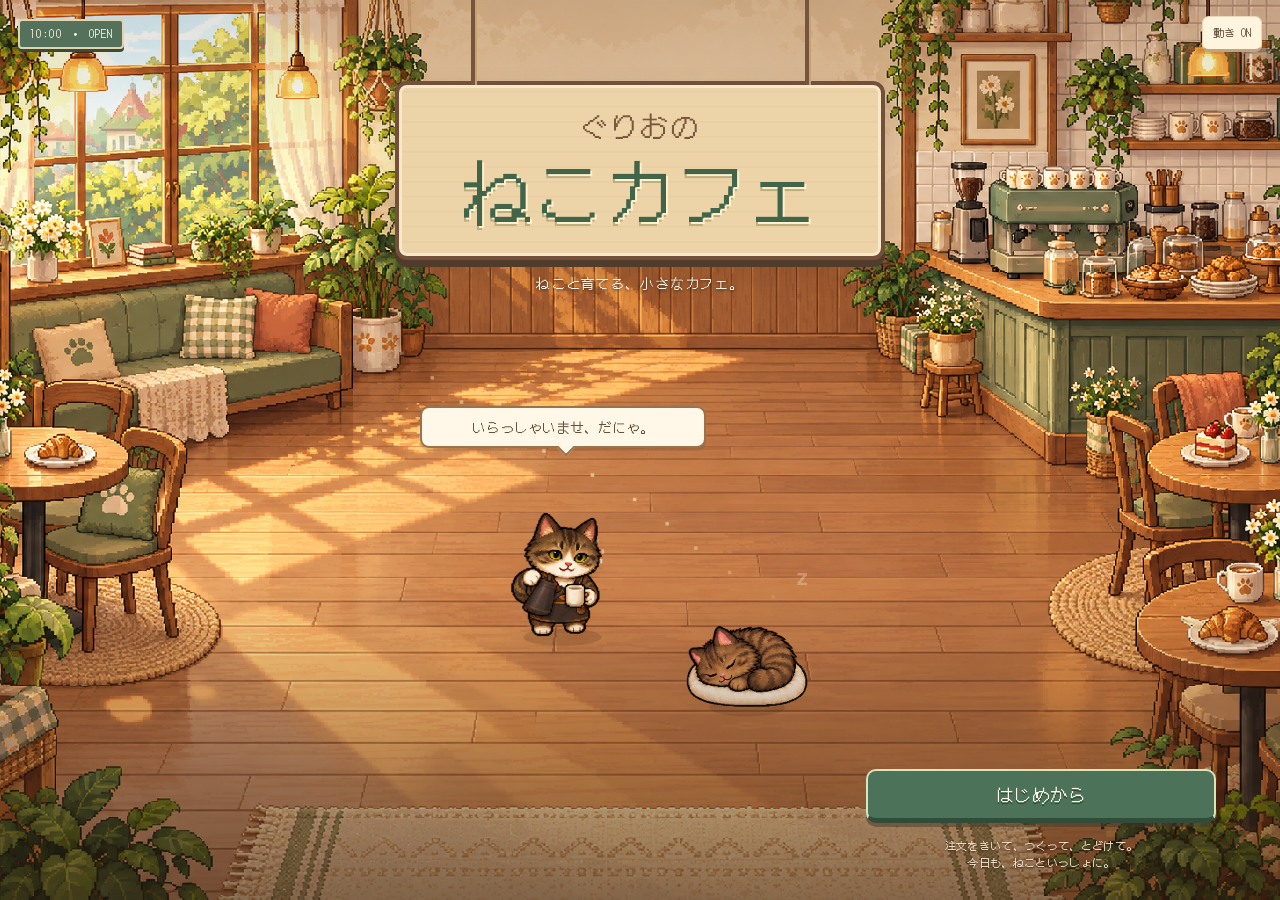
==== index.html @ 714292e4 "Generate Grio photo atlas and fix closing result photos" ====
<!doctype html>
<html lang="ja">
<head>
<meta charset="utf-8">
<meta name="viewport" content="width=device-width,initial-scale=1,maximum-scale=1,user-scalable=no,viewport-fit=cover">
<meta name="theme-color" content="#1f2e28">
<title>ぐりおのねこカフェ</title>
<link rel="preconnect" href="https://fonts.googleapis.com">
<link rel="preconnect" href="https://fonts.gstatic.com" crossorigin>
<link href="https://fonts.googleapis.com/css2?family=DotGothic16&display=swap" rel="stylesheet">
<style>
/* 黒板メニューのような深緑 × チョーク色 × 木の色。ひとつの世界観で固定 */
:root {
  --board: #1f2e28;
  --board-2: #2a3d35;
  --chalk: #efe9dc;
  --chalk-dim: #a9b8ad;
  --butter: #f2c14e;
  --wood: #7a5232;
  --wood-hi: #94663f;
  --rose: #e88a9a;
  --bad: #ff8a7a;
  --font: "DotGothic16", "Hiragino Maru Gothic ProN", monospace;
  color-scheme: dark;
}
* { box-sizing: border-box; }
[hidden] { display: none !important; }
html, body { margin: 0; height: 100%; overflow: hidden; overscroll-behavior: none; }
html { box-sizing: border-box; }
body {
  background: var(--board);
  color: var(--chalk);
  font-family: var(--font);
  display: flex;
  justify-content: center;
  align-items: safe center;
  padding-inline: 16px;
  padding-block: 6px;
  box-sizing: border-box;
  -webkit-user-select: none;
  user-select: none;
  -webkit-touch-callout: none;
  -webkit-tap-highlight-color: transparent;
  overflow-x: hidden;
}
#wrap {
  width: min(100%, 640px, calc((100dvh - 170px) / 1.72));
  display: flex;
  flex-direction: column;
  gap: 6px;
}
#hud {
  display: grid;
  grid-template-columns: auto 1fr auto;
  align-items: center;
  gap: 8px 12px;
  font-size: 15px;
  font-variant-numeric: tabular-nums;
}
#hud .day { color: var(--chalk-dim); white-space: nowrap; }
#hud .money { text-align: center; font-size: 18px; color: var(--butter); white-space: nowrap; }
#hud .stars { white-space: nowrap; color: var(--butter); letter-spacing: 1px; }
#hud .stars .off { color: #4a5c53; }
#hud .money small { display:block; font-size:10px; color:var(--chalk-dim); }
.finance-result h3 { margin:18px 0 8px; font-size:16px; }
.finance-result details { margin:10px 0; }
.finance-result summary { cursor:pointer; font-size:13px; padding:8px 0; }
#cafe {
  display: block;
  width: 100%;
  max-width: 100%;
  aspect-ratio: 448 / 300;
  image-rendering: pixelated;
  border: 3px solid #0f1814;
  border-radius: 6px;
  background: #000;
  touch-action: none;
  cursor: pointer;
}
#stage { position: relative; }
#talk {
  position: absolute;
  left: 8px; right: 8px; bottom: 8px;
  display: flex;
  gap: 10px;
  background: rgba(24, 36, 31, 0.95);
  border: 3px solid var(--wood);
  border-radius: 10px;
  padding: 10px;
  cursor: pointer;
}
#face {
  width: 30%;
  max-width: 132px;
  aspect-ratio: 1;
  flex-shrink: 0;
  align-self: flex-start;
  image-rendering: pixelated;
  background: #e9dcc0;
  border: 3px solid #5a3a22;
  border-radius: 6px;
}
#talk .msg { flex: 1; min-width: 0; display: flex; flex-direction: column; gap: 4px; position: relative; }
#talk .who { color: var(--butter); font-size: 14px; }
#talk p { margin: 0; font-size: 16px; line-height: 1.6; min-height: 4.8em; }
#talk .next { position: absolute; right: 2px; bottom: 0; color: var(--butter); animation: blink 0.9s steps(2) infinite; }
@keyframes blink { 50% { opacity: 0; } }
@media (prefers-reduced-motion: reduce) { #talk .next { animation: none; } }
#actions { display: grid; grid-template-columns: repeat(5, 1fr); gap: 6px; }
#actions button { font-size: clamp(11px, 3.2vw, 13px); padding: 9px 1px; letter-spacing: -0.5px; }
#actions button.nyaimee { letter-spacing: -1.5px; background: #e8b43a; color: #3a2a10; border-bottom-color: #a07a10; }
#actions button.nyaimee small { color: #5a4010; }
.nya-head { background: #f2c14e; color: #3a2a10; border-radius: 8px; padding: 10px 12px; display: flex; flex-direction: column; gap: 2px; }
.nya-head b { font-size: 22px; font-weight: normal; letter-spacing: 1px; }
.nya-head span { font-size: 12px; }
.nya-card { display: grid; grid-template-columns: 56px 1fr auto; gap: 2px 10px; align-items: center; background: #fffaf0; color: #3a2a10; border-radius: 10px; padding: 10px; }
.nya-card canvas { grid-row: 1 / span 4; width: 56px; height: 63px; image-rendering: pixelated; background: #f2e8d4; border-radius: 6px; }
.nya-card .nm { font-size: 17px; }
.nya-card .st { color: #c88a10; font-size: 13px; }
.nya-card .sk { font-size: 12px; display: inline-block; background: #3a7a5a; color: #fff; border-radius: 4px; padding: 1px 6px; justify-self: start; }
.nya-card .tm { font-size: 12px; color: #6a5a40; }
.nya-card button { grid-column: 3; grid-row: 1 / span 4; background: #e8b43a; color: #3a2a10; border-bottom-color: #a07a10; min-width: 84px; }
.nya-card button small { color: #5a4010; }
.nya-card.done { opacity: 0.55; }
#sub .nyax-btn { background: #101418; color: #fff; border-bottom-color: #000; position: relative; flex-shrink: 0; }
.badge { position: absolute; top: -6px; right: -6px; background: #e8483a; color: #fff; font-size: 10px; line-height: 16px; min-width: 16px; padding: 0 4px; border-radius: 8px; }
.nx { display: flex; flex-direction: column; gap: 10px; }
.nx-head { background: #101418; color: #fff; border-radius: 8px; padding: 10px 12px; display: flex; flex-direction: column; gap: 2px; }
.nx-head b { font-size: 22px; font-weight: normal; }
.nx-head span { font-size: 12px; color: #9aa4ae; }
.nx-tl { display: flex; flex-direction: column; gap: 1px; background: #2a3238; border-radius: 8px; overflow: hidden; }
.nx-post { display: grid; grid-template-columns: 40px 1fr; gap: 10px; background: #15191d; color: #e8ecef; padding: 10px; }
.nx-post.bad p { color: #ffb0a0; }
.nx-av { width: 40px; height: 40px; border-radius: 50%; overflow: hidden; display: grid; place-items: center; color: #fff; font-size: 18px; }
.nx-av canvas { width: 40px; height: 40px; image-rendering: pixelated; }
.nx-body { min-width: 0; display: flex; flex-direction: column; gap: 4px; }
.nx-who { font-size: 13px; overflow: hidden; text-overflow: ellipsis; white-space: nowrap; }
.nx-who b { font-weight: normal; color: #fff; }
.nx-who span { color: #8a949e; font-size: 11px; }
.nx-body p { margin: 0; font-size: 14px; line-height: 1.5; overflow-wrap: anywhere; white-space: pre-line; }
.nx-body img { width: 100%; max-width: 240px; border-radius: 8px; image-rendering: pixelated; border: 1px solid #2a3238; }
.nx-photo { margin: 2px 0; width: 100%; max-width: 240px; }
.nx-photo canvas { display: block; width: 100%; height: auto; border-radius: 8px; image-rendering: pixelated; border: 1px solid #2a3238; box-sizing: border-box; }
.nx-photo figcaption { margin-top: 4px; font-size: 11px; color: #9aa4ae; }
.nx-acts { display: flex; gap: 14px; font-size: 12px; color: #8a949e; flex-wrap: wrap; }
.nx-acts .lk { color: #f2789a; }
.nx-acts .bz { color: #101418; background: #f2c14e; border-radius: 4px; padding: 0 6px; }
.nx-rep { font-size: 12px; color: #b8c0c8; border-left: 2px solid #2a3238; padding-left: 8px; }
.nx-rep b { font-weight: normal; color: #e8ecef; }
button {
  font-family: inherit;
  font-size: 14px;
  color: var(--chalk);
  background: var(--wood);
  border: 0;
  border-bottom: 3px solid #4e321c;
  border-radius: 8px;
  padding: 10px 6px;
  cursor: pointer;
  line-height: 1.25;
}
button:hover { background: var(--wood-hi); }
button:focus-visible { outline: 2px solid var(--butter); outline-offset: 2px; }
button:disabled { opacity: 0.45; cursor: default; }
button small { display: block; font-size: 11px; color: #e6d3b8; white-space: nowrap; overflow: hidden; text-overflow: ellipsis; }
#actions button { min-width: 0; white-space: nowrap; }
#toast {
  position: fixed;
  left: 0;
  right: 0;
  margin: 0 auto;
  width: fit-content;
  top: calc(env(safe-area-inset-top, 0px) + 10px);
  white-space: pre-line;
  line-height: 1.4;
  background: var(--butter);
  color: #2a1e10;
  padding: 8px 16px;
  border-radius: 8px;
  font-size: 15px;
  max-width: calc(100% - 32px);
  text-align: center;
  pointer-events: none;
  z-index: 20;
}
#modal {
  position: fixed;
  inset: 0;
  background: rgba(8, 14, 11, 0.72);
  display: flex;
  align-items: center;
  justify-content: center;
  padding: 16px;
  z-index: 10;
}
.panel {
  background: var(--board-2);
  border: 3px solid var(--wood);
  border-radius: 10px;
  width: min(100%, 480px);
  max-height: calc(100dvh - 32px);
  overflow-y: auto;
  padding: 18px 16px;
  display: flex;
  flex-direction: column;
  gap: 12px;
}
.panel > * { flex-shrink: 0; }
.panel h2 { margin: 0; font-size: 22px; font-weight: normal; color: var(--butter); text-wrap: balance; }
.panel p { margin: 0; line-height: 1.6; font-size: 15px; }
.panel .sub { color: var(--chalk-dim); font-size: 13px; }
.tabs { display: flex; gap: 6px; }
.tabs button { flex: 1; background: #3a4d44; border-bottom-color: #26352e; }
.tabs button.on { background: var(--wood); border-bottom-color: #4e321c; }
.list { display: flex; flex-direction: column; gap: 8px; }
.row {
  display: grid;
  grid-template-columns: 1fr auto;
  gap: 4px 10px;
  align-items: center;
  background: #24352e;
  border-radius: 8px;
  padding: 10px 12px;
}
.row .name { font-size: 16px; }
.row .desc { font-size: 12px; color: var(--chalk-dim); grid-column: 1; min-width: 0; }
.row button { grid-row: 1 / span 2; grid-column: 2; min-width: 84px; }
.catrow { grid-template-columns: 44px 1fr; }
.catrow canvas { grid-row: 1 / span 5; width: 44px; height: 40px; image-rendering: pixelated; }
.row.catrow > :not(canvas) { grid-column: 2; }
.stat { display: grid; grid-template-columns: 1fr auto; gap: 6px 12px; font-size: 15px; font-variant-numeric: tabular-nums; }
.stat .plus { color: var(--butter); text-align: right; }
.stat .minus { color: var(--bad); text-align: right; }
.stat .total { border-top: 1px dashed var(--chalk-dim); padding-top: 6px; }
.review { background: #24352e; border-radius: 8px; padding: 8px 12px; font-size: 14px; line-height: 1.5; }
.review .who { color: var(--butter); font-size: 12px; }
.bar { height: 6px; background: #3a4d44; border-radius: 3px; overflow: hidden; }
.bar i { display: block; height: 100%; background: var(--rose); }
.bar.hunger i { background: var(--butter); }
.actions-row { display: flex; gap: 8px; flex-wrap: wrap; }
.actions-row button { flex: 1; min-width: 120px; }
#sub { display: flex; justify-content: space-between; align-items: center; font-size: 12px; color: var(--chalk-dim); gap: 8px; }
#sub > span:not(.tools) { min-width: 0; flex: 1; white-space: nowrap; overflow: hidden; text-overflow: ellipsis; }
#kitchenCv { display: block; width: 100%; max-width: 100%; aspect-ratio: 448 / 256; image-rendering: pixelated; border: 3px solid #0f1814; border-radius: 6px; touch-action: none; cursor: pointer; background: #f2f4f0; }
#kitchen { display: flex; align-items: center; gap: 8px; min-height: 58px; background: #18241f; border-radius: 8px; padding: 6px 8px; }
#kitchen .klabel { font-size: 11px; color: var(--chalk-dim); writing-mode: vertical-rl; letter-spacing: 2px; flex-shrink: 0; }
#jobs { display: flex; gap: 6px; overflow-x: auto; min-width: 0; flex: 1; }
#jobs:empty::before { content: '注文を受けると ここで調理します'; font-size: 12px; color: #6a7a72; align-self: center; }
.job { flex: 0 0 60px; display: flex; flex-direction: column; align-items: center; gap: 3px; padding: 5px 4px 4px; background: #2e3f37; border-bottom-width: 2px; border-radius: 6px; }
.job img { width: 24px; height: 24px; image-rendering: pixelated; }
.job .gauge { position: relative; width: 50px; height: 7px; background: #46564e; border-radius: 3px; overflow: hidden; }
.job .gauge .zone { position: absolute; top: 0; bottom: 0; background: #4fbf6a; opacity: 0.85; }
.job .gauge .fill { position: absolute; left: 0; top: 0; bottom: 0; background: #f2c14e; }
.job .gauge .fill.hot { background: #ff8a3a; }
.job .lbl { font-size: 10px; line-height: 1; color: var(--chalk-dim); white-space: nowrap; }
.job.ready { background: #f2c14e; color: #2a1e10; }
.job.ready .lbl { color: #2a1e10; }
.job.ready .gauge .fill { background: #6aa0d8; }
.job.perfect { outline: 2px solid #8affa0; }
.job.wait { opacity: 0.6; }
.tools { display: flex; gap: 6px; flex-shrink: 0; }
.ingr { display: grid; grid-template-columns: 28px 1fr auto auto; gap: 2px 8px; align-items: center; background: #24352e; border-radius: 8px; padding: 8px 10px; }
.ingr img { width: 24px; height: 24px; image-rendering: pixelated; grid-column: 1; grid-row: 1 / span 2; }
.ingr .name { font-size: 15px; grid-column: 2; grid-row: 1; min-width: 0; }
.ingr .desc { font-size: 12px; color: var(--chalk-dim); grid-column: 2; grid-row: 2; min-width: 0; }
.ingr .qty { grid-column: 3; grid-row: 1 / span 2; font-size: 15px; text-align: right; font-variant-numeric: tabular-nums; min-width: 44px; }
.ingr .btns { grid-column: 4; grid-row: 1 / span 2; display: flex; gap: 4px; }
.ingr .btns button { padding: 8px 8px; min-width: 52px; font-size: 13px; }
.tag { display: inline-block; font-size: 11px; padding: 0 5px; border-radius: 4px; margin-left: 4px; vertical-align: 1px; }
.tag.cheap { background: #3f7a4a; color: #e8ffe8; }
.tag.high { background: #8a3a3a; color: #ffe8e8; }
.tag.fresh { background: #3a5a8a; color: #e8f0ff; }
.make { display: flex; flex-wrap: wrap; gap: 6px 12px; font-size: 13px; color: var(--chalk-dim); }
.make b { color: var(--chalk); font-weight: normal; }
.make .zero { color: var(--bad); }
#sub button { padding: 4px 10px; font-size: 12px; border-bottom-width: 2px; white-space: nowrap; }
#firstGuide { position:sticky; top:0; z-index:5; display:grid; grid-template-columns:minmax(0,1fr) auto; gap:4px 8px; padding:10px; border:2px solid var(--butter); border-radius:8px; background:var(--board-2); font-size:13px; line-height:1.5; }
#firstGuideStep { color:var(--butter); }
#firstGuideText { grid-column:1; margin:0; }
#firstGuideSkip { grid-column:2; grid-row:1 / span 2; align-self:center; font-size:12px; min-height:44px; padding:8px; }

.shift-scroll { max-width:100%; overflow-x:auto; margin:12px 0; border:1px solid #b6a28c; border-radius:8px; }
.shift-table { width:max-content; min-width:100%; border-collapse:collapse; font-size:12px; }
.shift-table caption { text-align:left; padding:8px; color:#624c38; }
.shift-table th,.shift-table td { padding:6px; border:1px solid #d2c2aa; text-align:center; vertical-align:middle; }
.shift-table th { background:#f0e5d1; }
.shift-table small { display:block; font-size:10px; }
.shift-table button { min-width:90px; min-height:44px; font-size:12px; padding:5px; white-space:nowrap; }
.shift-table button[aria-current] { outline:2px solid #527963; outline-offset:-2px; }
.shift-card { margin:12px 0; padding:12px; border:1px solid #cdbca4; border-radius:10px; background:#faf6ec; }
.shift-card .sub { margin:6px 0; }
.shift-controls { display:flex; flex-wrap:wrap; align-items:end; gap:8px; }
.shift-controls label,.shift-day-label { display:flex; flex-wrap:wrap; align-items:center; gap:5px; font-size:13px; }
.shift-controls select,.shift-day-label select { min-height:44px; max-width:100%; padding:6px; border:1px solid #b6a28c; border-radius:6px; font:inherit; background:#fffdf6; color:#3b2c21; }
.shift-controls button { font-size:13px; min-height:44px; }
</style>
<link rel="stylesheet" href="./visual-renewal.css?v=20261012-fit-screen">
<link rel="stylesheet" href="./title-screen.css?v=20261012-menu-clearance">
</head>
<body>
<div id="wrap">
  <div id="hud">
    <div class="day" id="hudDay">1日目 10:00</div>
    <div class="money"><span id="hudMoney">¥0</span><small id="hudReceivable">使えるお金</small></div>
    <div class="stars" id="hudStars" aria-label="ひょうばん"></div>
  </div>
  <aside id="firstGuide" hidden aria-label="はじめての接客の案内"><strong id="firstGuideStep"></strong><p id="firstGuideText" role="status" aria-live="polite"></p><button type="button" id="firstGuideSkip">スキップ</button></aside>
  <div id="playfield">
  <div id="stage">
    <canvas id="cafe" aria-label="カフェの店内"></canvas>
    <div id="talk" hidden role="dialog" aria-live="polite">
      <canvas id="face" width="64" height="64" aria-label="ぐりお"></canvas>
      <div class="msg"><span class="who">ぐりお</span><p id="talkText"></p><span class="next" id="talkNext">▼</span></div>
    </div>
  </div>
  <canvas id="kitchenCv" aria-label="キッチン：設備をタップして調理、下段のシンクをタップして洗い物"></canvas>
  </div>
  <div id="dock">
  <div id="actions">
    <button type="button" id="btnFood">ごはん<small id="foodLeft">のこり0</small></button>
    <button type="button" id="btnStock">仕入れ<small id="stockInfo">ざいこ</small></button>
    <button type="button" id="btnShop">ショップ<small>家具など</small></button>
    <button type="button" id="btnCats">ねこ<small>ようす</small></button>
    <button type="button" id="btnNyaimee" class="nyaimee">ニャイミー<small>のらねこ</small></button>
  </div>
  <div id="sub">
    <button type="button" id="btnNyax" class="nyax-btn">ニャックス<span id="nyaxBadge" class="badge" hidden>0</span></button>
    <span>ふきだし＝注文・設備＝調理・レジ＝会計</span>
    <span class="tools"><button type="button" id="btnWash">洗い物</button><button type="button" id="btnShift">シフト</button><button type="button" id="btnFinance">帳簿</button><button type="button" id="btnSpeed">はやさ <span id="speedLabel">×1</span></button><button type="button" id="btnMute">音 ON</button></span>
  </div>
  </div>
</div>
<div id="toast" hidden></div>
<div id="modal" hidden><div class="panel" id="panel"></div></div>
<section id="titleScreen" class="title-screen" hidden aria-labelledby="titleName"></section>
<script src="./sprite-raster.js?v=20261012-service"></script>
<script src="./finance.js?v=20261012-payables"></script>
<script src="./cafe-service.js?v=20261012-service"></script>
<script src="./cat-shifts.js?v=20261012-cat-shifts"></script>
<script src="./kitchen-art.js?v=20261012-walk"></script>
<script src="./kitchen-wash.js?v=20261012-kitchen-sink"></script>
<script src="./nyax-art.js?v=20261012-generated-grio-photos"></script>
<script src="./guest-art.js?v=20261012-walk"></script>
<script src="./cat-motions.js?v=20261012-single-pass"></script><script src="./stray-art.js?v=20261012-single-pass"></script><script src="./rear-walk.js?v=20261012-single-pass"></script>
<script src="./cafe-art.js?v=20261012-walk"></script>
<script src="./touch-controls.js?v=20261011-tap-guard"></script>
<script src="./character-art.js?v=20261011-nyaimee"></script>
<script src="./title-scene.js?v=20261012-menu-clearance"></script>
<script>
'use strict';
// ================= 画面 =================
const VW = 224, VH = 300, S = 4;
const cv = document.getElementById('cafe');
cv.width = VW * S; cv.height = VH * S;
let ctx = cv.getContext('2d');
const $ = id => document.getElementById(id);
function P(c, x, y, w = 1, h = 1) { ctx.fillStyle = c; ctx.fillRect(x, y, w, h); }
function mk(w, h) { const c = document.createElement('canvas'); c.width = w; c.height = h; return c; }
function sprite(rows, pal) {
  const w = Math.max(...rows.map(r => r.length)), c = mk(w, rows.length), g = c.getContext('2d');
  rows.forEach((r, y) => { for (let x = 0; x < r.length; x++) { const col = pal[r[x]]; if (col) { g.fillStyle = col; g.fillRect(x, y, 1, 1); } } });
  return c;
}
function flipH(c) { const f = mk(c.width, c.height), g = f.getContext('2d'); g.translate(c.width, 0); g.scale(-1, 1); g.drawImage(c, 0, 0); return SpriteRaster.mirror(c,f); }
const rnd = (a, b) => a + Math.random() * (b - a);
const pick = a => a[Math.floor(Math.random() * a.length)];
const clamp = (v, a, b) => Math.max(a, Math.min(b, v));
function ellipse(cx, cy, rx, ry, col) {
  ctx.fillStyle = col;
  for (let y = -ry; y <= ry; y++) {
    const hw = Math.round(rx * Math.sqrt(Math.max(0, 1 - (y * y) / (ry * ry + 0.0001))));
    ctx.fillRect(cx - hw, cy + y, hw * 2 + 1, 1);
  }
}

// ================= ドットのしあげ（なめらかなふち・立体感） =================
const MIX_CACHE = new Map();
function mixHex(a, b, t) {
  const key = a + b + t; let r = MIX_CACHE.get(key); if (r) return r;
  r = mixHex0(a, b, t); MIX_CACHE.set(key, r); return r;
}
function mixHex0(a, b, t) {
  const pa = parseInt(a.slice(1), 16), pb = parseInt(b.slice(1), 16);
  const m = sh => Math.round(((pa >> sh) & 255) * (1 - t) + ((pb >> sh) & 255) * t);
  return '#' + [16, 8, 0].map(sh => m(sh).toString(16).padStart(2, '0')).join('');
}
const isHex = c => typeof c === 'string' && c[0] === '#' && c.length === 7;
// 色の文字列 → RGBA（1回しらべたら とっておく）
const RGBA_CACHE = new Map(), rgbaCv = document.createElement('canvas').getContext('2d', { willReadFrequently: true });
function rgbaOf(col) {
  let v = RGBA_CACHE.get(col);
  if (!v) { rgbaCv.clearRect(0, 0, 1, 1); rgbaCv.fillStyle = col; rgbaCv.fillRect(0, 0, 1, 1); v = rgbaCv.getImageData(0, 0, 1, 1).data.slice(); RGBA_CACHE.set(col, v); }
  return v;
}
// 2次元の色の表を いっきに 描く
function putBuf(g, out, W, H) {
  const im = g.createImageData(W, H), d = im.data;
  for (let y = 0; y < H; y++) for (let x = 0; x < W; x++) { const c = out[y][x]; if (!c) continue; const v = rgbaOf(c), i = (y * W + x) * 4; d[i] = v[0]; d[i + 1] = v[1]; d[i + 2] = v[2]; d[i + 3] = v[3]; }
  g.putImageData(im, 0, 0);
}
function polish(buf, W, H, line, { rim = true, despeckle = true } = {}) {
  const at = (x, y) => (y >= 0 && y < H && x >= 0 && x < W) ? buf[y][x] : null;
  const N4 = [[1, 0], [-1, 0], [0, 1], [0, -1]];
  // 1. 1マスの穴をうめる
  for (let y = 0; y < H; y++) for (let x = 0; x < W; x++) {
    if (buf[y][x]) continue;
    let n = 0, first = null;
    for (const [dx, dy] of N4) { const v = at(x + dx, y + dy); if (v) { n++; if (!first) first = v; } }
    if (n >= 3) buf[y][x] = first;
  }
  // 2. まわりと違う色の 1点ノイズをならす
  if (despeckle) {
    const src = buf.map(r => r.slice());
    for (let y = 1; y < H - 1; y++) for (let x = 1; x < W - 1; x++) {
      const c = src[y][x]; if (!c) continue;
      const v0 = src[y][x + 1];
      if (v0 && v0 !== c && src[y][x - 1] === v0 && src[y + 1][x] === v0 && src[y - 1][x] === v0) buf[y][x] = v0;
    }
  }
  // 3. 立体感：上と左のふちは少し明るく、下と右のふちは少し暗く
  if (rim) {
    const src = buf.map(r => r.slice());
    for (let y = 0; y < H; y++) for (let x = 0; x < W; x++) {
      const c = src[y][x]; if (!isHex(c)) continue;
      const empty = (dx, dy) => { const v = (y + dy >= 0 && y + dy < H && x + dx >= 0 && x + dx < W) ? src[y + dy][x + dx] : null; return !v; };
      if (empty(0, 1) || empty(1, 0)) buf[y][x] = shade(c, 0.84);
      else if (empty(0, -1) || empty(-1, 0)) buf[y][x] = shade(c, 1.07);
    }
  }
  // 4. ふちどり：となりの色を暗くした色で（下側ほど濃く）
  const out = buf.map(r => r.slice()), isLine = Array.from({ length: H }, () => Array(W).fill(false));
  for (let y = 0; y < H; y++) for (let x = 0; x < W; x++) {
    if (buf[y][x]) continue;
    let c = null, below = false;
    for (const [dx, dy] of N4) { const v = at(x + dx, y + dy); if (isHex(v)) { c = v; if (dy === -1) below = true; break; } }
    if (!c) { if (N4.some(([dx, dy]) => at(x + dx, y + dy))) { out[y][x] = line; isLine[y][x] = true; } continue; }
    out[y][x] = mixHex(shade(c, 0.45), line, below ? 0.75 : 0.5); isLine[y][x] = true;
  }
  // 5. ふちのL字の余分な点を消す（ピクセルパーフェクト）
  for (let y = 0; y < H; y++) for (let x = 0; x < W; x++) {
    if (!isLine[y][x]) continue;
    const L = (dx, dy) => y + dy >= 0 && y + dy < H && x + dx >= 0 && x + dx < W && isLine[y + dy][x + dx];
    const touchesFill = N4.some(([dx, dy]) => at(x + dx, y + dy));
    if (touchesFill) continue;
    if ((L(-1, 0) || L(1, 0)) && (L(0, -1) || L(0, 1))) { out[y][x] = null; isLine[y][x] = false; }
  }
  return out;
}

// ================= 高解像度のねこ（2倍の細かさで描く） =================
const CAT_LOOK = {
  grio:   { base: '#8c765a', light: '#a68d6b', shade: '#6a5640', stripe: '#3e3024', line: '#241a12', white: '#f8f4ec', eye: '#b9bb4a', pupil: '#16140e', ear: '#e2a39c', nose: '#e7969c', chest: true, paws: true, muzzle: true, tabby: true },
  ponta:  { base: '#6a5944', light: '#86735a', shade: '#4a3d2e', stripe: '#211912', line: '#17110b', white: '#e9e2d6', eye: '#a6cc4e', pupil: '#121008', ear: '#c9938c', nose: '#c4807a', chin: true, tabby: true, long: true, scarf: true },
  mike:   { base: '#fbf6ee', light: '#ffffff', shade: '#ddd4c6', line: '#5a463a', white: '#ffffff', eye: '#c89a2a', pupil: '#1a1408', ear: '#f2a0b0', nose: '#f29bb0', patches: ['#e8944a', '#3a3030'] },
  kuro:   { base: '#2e2e3a', light: '#4a4a5c', shade: '#1c1c24', line: '#0a0a10', white: '#2e2e3a', eye: '#e8c030', pupil: '#0a0a0a', ear: '#6a4a5a', nose: '#8a5a6a' },
  shiro:  { base: '#fbfbfd', light: '#ffffff', shade: '#d9d9e3', line: '#8a8a98', white: '#ffffff', eye: '#5a9ae0', pupil: '#1a2030', ear: '#f5a0b8', nose: '#f5a0b8' },
  chacha: { base: '#f0a050', light: '#f8c27a', shade: '#d4843a', stripe: '#c0661e', line: '#5a3010', white: '#fff2dc', eye: '#4f8a3a', pupil: '#121008', ear: '#f2a0a0', nose: '#e88a8a', chest: true, paws: true, muzzle: true, tabby: true },
};
const CAT_POSE = {
  // 座り（横向き・顔はこちら）
  sit: {
    W: 52, H: 47,
    body: [[21, 33, 13, 11], [30, 29, 8, 11], [25, 37, 14, 8]], head: [33, 14, 10, 9], cheek: [33, 17, 11.5, 6],
    ears: [[[24, 9], [25, 0], [31, 5]], [[35, 5], [41, 0], [42, 9]]], earsIn: [[[26, 7], [26, 3], [29, 5]], [[37, 5], [40, 3], [40, 7]]],
    legs: [[29.5, 30, 29.5, 43, 1], [33.5, 31, 33.5, 43, 0]], paws: [[29.5, 44, 2.6, 1.6], [33.8, 44, 2.6, 1.6], [13, 44, 4, 1.8]],
    tail: [[9, 34], [5, 39], [9, 44], [20, 45.5], [30, 45.5]], eyes: [[29, 14], [37, 14]], nose: [33, 18],
    chest: [31, 29, 4.5, 8], bodyStripes: [[11, 25, 13, 35], [15, 23, 17, 34], [19, 22, 21, 33], [23, 23, 24, 31]], shadeY: 38, light: [19, 26, 8, 4], scarfY: 22,
  },
  walkA: {
    W: 56, H: 39,
    body: [[24, 21, 16, 7.5], [37, 19, 6, 7], [14, 23, 7, 6.5], [35, 22, 6, 6.5]], head: [43, 13, 9, 8.5], cheek: [43, 16, 10, 5.5],
    ears: [[[35, 8], [36, 0], [41, 4]], [[45, 4], [50, 0], [52, 9]]], earsIn: [[[37, 6], [37, 3], [39, 5]], [[47, 5], [49, 3], [50, 7]]],
    legs: [[11, 26, 8, 36, 1], [33, 26, 31, 36, 1], [16, 26, 19, 36, 0], [38, 26, 41, 36, 0]], paws: [[8, 36.5, 2.6, 1.5], [31, 36.5, 2.6, 1.5], [19, 36.5, 2.6, 1.5], [41, 36.5, 2.6, 1.5]],
    tail: [[9, 18], [4, 14], [3, 8], [6, 3]], eyes: [[39, 13], [47, 13]], nose: [43, 17],
    chest: [37, 23, 4, 5], bodyStripes: [[12, 15, 13, 26], [17, 14, 18, 27], [22, 14, 23, 28], [27, 15, 28, 27]], shadeY: 26, light: [22, 17, 10, 3], scarfY: 20,
  },
  walkB: {
    W: 56, H: 39,
    body: [[24, 21, 16, 7.5], [37, 19, 6, 7], [14, 23, 7, 6.5], [35, 22, 6, 6.5]], head: [43, 13, 9, 8.5], cheek: [43, 16, 10, 5.5],
    ears: [[[35, 8], [36, 0], [41, 4]], [[45, 4], [50, 0], [52, 9]]], earsIn: [[[37, 6], [37, 3], [39, 5]], [[47, 5], [49, 3], [50, 7]]],
    legs: [[12, 26, 14, 36, 1], [34, 26, 36, 36, 1], [15, 26, 12, 36, 0], [37, 26, 34, 36, 0]], paws: [[14, 36.5, 2.6, 1.5], [36, 36.5, 2.6, 1.5], [12, 36.5, 2.6, 1.5], [34, 36.5, 2.6, 1.5]],
    tail: [[9, 18], [3, 15], [1, 9], [3, 4]], eyes: [[39, 13], [47, 13]], nose: [43, 17],
    chest: [37, 23, 4, 5], bodyStripes: [[12, 15, 13, 26], [17, 14, 18, 27], [22, 14, 23, 28], [27, 15, 28, 27]], shadeY: 26, light: [22, 17, 10, 3], scarfY: 20,
  },
  // まるくなって寝る
  sleep: {
    W: 52, H: 28,
    body: [[23, 18, 19, 9]], head: [39, 15, 9, 7.5], cheek: [39, 17, 10, 5],
    ears: [[[31, 11], [32, 3], [37, 7]], [[41, 7], [46, 3], [47, 11]]], earsIn: [[[33, 9], [33, 6], [35, 8]], [[43, 8], [45, 6], [45, 9]]],
    legs: [], paws: [[45, 24, 3, 1.6]], tail: [[5, 20], [8, 25], [22, 26.5], [36, 26]], eyes: [[35, 15], [43, 15]], nose: [39, 18], closed: true,
    chest: null, bodyStripes: [[10, 11, 12, 20], [15, 10, 16, 21], [20, 9, 21, 21], [25, 10, 26, 20]], shadeY: 22, light: [20, 12, 10, 3], scarfY: 21,
  },
};
const CAT_K = 1.35;   // ねこの大きさ
function makeCatFine(L, P0, KS = CAT_K) {
  const W = Math.ceil(P0.W * KS), H = Math.ceil(P0.H * KS), buf = Array.from({ length: H }, () => Array(W).fill(null));
  const setR = (x, y, c) => { x = Math.round(x); y = Math.round(y); if (x >= 0 && y >= 0 && x < W && y < H) buf[y][x] = c; };
  const set = (x, y, c) => setR(x * KS, y * KS, c);
  const ell = (x, y, cx, cy, rx, ry) => ((x - cx) / rx) ** 2 + ((y - cy) / ry) ** 2 <= 1;
  const tri = (x, y, a, b, c) => {
    const sg = (p, q, r) => (p[0] - r[0]) * (q[1] - r[1]) - (q[0] - r[0]) * (p[1] - r[1]);
    const d1 = sg([x, y], a, b), d2 = sg([x, y], b, c), d3 = sg([x, y], c, a);
    return !((d1 < 0 || d2 < 0 || d3 < 0) && (d1 > 0 || d2 > 0 || d3 > 0));
  };
  const each = fn => { for (let y = 0; y < H; y++) for (let x = 0; x < W; x++) fn((x + 0.5) / KS, (y + 0.5) / KS, x, y); };
  const thick = (pts, r, colFn) => {
    r *= KS;
    for (let i = 0; i < pts.length - 1; i++) {
      const x0 = pts[i][0] * KS, y0 = pts[i][1] * KS, x1 = pts[i + 1][0] * KS, y1 = pts[i + 1][1] * KS, n = Math.ceil(Math.hypot(x1 - x0, y1 - y0) * 2);
      for (let k = 0; k <= n; k++) {
        const x = x0 + (x1 - x0) * k / n, y = y0 + (y1 - y0) * k / n;
        for (let dy = -Math.ceil(r); dy <= r; dy++) for (let dx = -Math.ceil(r); dx <= r; dx++) if (dx * dx + dy * dy <= r * r + 0.5) setR(x + dx, y + dy, colFn(i, k / n));
      }
    }
  };
  const line = (x0, y0, x1, y1, c) => { const n = Math.ceil(Math.max(Math.abs(x1 - x0), Math.abs(y1 - y0)) * 2 * KS); for (let i = 0; i <= n; i++) set(x0 + (x1 - x0) * i / n, y0 + (y1 - y0) * i / n, c); };
  const inBody = (fx, fy) => P0.body.some(([cx, cy, rx, ry]) => ell(fx, fy, cx, cy, rx, ry));
  const inHead = (fx, fy) => ell(fx, fy, ...P0.head) || ell(fx, fy, ...P0.cheek);
  // しっぽ
  thick(P0.tail, L.long ? 2.4 : 1.6, (i, f) => (L.tabby && ((i * 7 + Math.round(f * 6)) % 4 === 0)) ? L.stripe : (L.patches && i >= P0.tail.length - 2 ? L.patches[1] : L.base));
  // 足
  for (const far of [1, 0]) for (const [x0, y0, x1, y1, f] of P0.legs) {
    if (f !== far) continue;
    thick([[x0, y0], [x1, y1]], 1.7, (i, t) => t > 0.78 && L.paws ? L.white : far ? L.shade : L.base);
  }
  // 体と頭
  each((fx, fy, x, y) => {
    if (inBody(fx, fy)) buf[y][x] = fy > P0.shadeY ? L.shade : fy > P0.shadeY - 2.2 ? mixHex(L.base, L.shade, 0.5) : ell(fx, fy, ...P0.light) ? L.light : L.base;
    if (inHead(fx, fy)) buf[y][x] = fy < P0.head[1] - 4 && (x + y) % 3 === 0 ? L.light : L.base;
  });
  if (P0.body.length > 2 && P0.legs.length > 2) for (const [cx, cy, rx, ry] of P0.body.slice(2)) each((fx, fy, x, y) => { if (ell(fx, fy, cx, cy, rx, ry) && !ell(fx, fy, cx - 1, cy, rx, ry - 0.5) && fy > cy) buf[y][x] = L.shade; });
  for (const [cx, cy, rx, ry] of P0.paws) each((fx, fy, x, y) => { if (ell(fx, fy, cx, cy, rx, ry)) buf[y][x] = L.paws ? L.white : L.base; });
  // 耳
  each((fx, fy, x, y) => {
    if (P0.ears.some(t => tri(fx, fy, ...t))) buf[y][x] = L.base;
    if (P0.earsIn.some(t => tri(fx, fy, ...t))) buf[y][x] = L.ear;
  });
  // もよう
  if (L.tabby) {
    for (const [x0, y0, x1, y1] of P0.bodyStripes) for (let i = 0; i <= 12; i++) { const x = x0 + (x1 - x0) * i / 12, y = y0 + (y1 - y0) * i / 12; if (inBody(x + 0.5, y + 0.5)) set(x, y, L.stripe); }
    const [hx, hy] = P0.head;
    [[-2, -8, -2, -4], [0, -9, 0, -5], [2, -8, 2, -4]].forEach(([a, b, c, d]) => line(hx + a, hy + b, hx + c, hy + d, L.stripe));
    [[-10, 1, -7, 0], [-10, 3, -7, 2], [10, 1, 7, 0], [10, 3, 7, 2]].forEach(([a, b, c, d]) => line(hx + a, hy + b, hx + c, hy + d, L.stripe));
  }
  if (L.patches) {
    const [hx, hy] = P0.head, [bx, by] = P0.body[0];
    each((fx, fy, x, y) => {
      if (!buf[y][x]) return;
      if (ell(fx, fy, hx - 5, hy - 5, 5, 4) || ell(fx, fy, bx - 5, by - 3, 6, 5)) buf[y][x] = L.patches[0];
      if (ell(fx, fy, hx + 5, hy - 6, 4, 3) || ell(fx, fy, bx + 3, by + 2, 5, 3)) buf[y][x] = L.patches[1];
    });
  }
  // 白い胸・口元
  if (L.chest && P0.chest) each((fx, fy, x, y) => { if (buf[y][x] && ell(fx, fy, ...P0.chest)) buf[y][x] = L.white; });
  const [hx, hy] = P0.head, [nx, ny] = P0.nose;
  if (L.muzzle) each((fx, fy, x, y) => { if (ell(fx, fy, nx, ny + 1.6, 4.6, 2.6)) buf[y][x] = L.white; });
  if (L.chin) each((fx, fy, x, y) => { if (ell(fx, fy, nx, ny + 3.2, 2.6, 1.4)) buf[y][x] = L.white; });
  // 目・鼻・口
  for (const [ex, ey] of P0.eyes) {
    if (P0.blink) { line(ex - 2, ey + 0.5, ex + 2, ey + 0.5, L.line); continue; }
    if (P0.closed) { line(ex - 2, ey, ex + 2, ey, L.line); set(ex - 2, ey - 1, L.line); set(ex + 2, ey - 1, L.line); continue; }
    each((fx, fy, x, y) => {
      if (ell(fx, fy, ex, ey, 2.4, 2.8)) buf[y][x] = L.line;
      if (ell(fx, fy, ex, ey, 1.7, 2.1)) buf[y][x] = L.eye;
      if (ell(fx, fy, ex + 0.2, ey, 0.6, 1.9)) buf[y][x] = L.pupil;
    });
    set(ex - 1, ey - 1, '#ffffff');
  }
  set(nx - 1, ny, L.nose); set(nx, ny, L.nose); set(nx + 1, ny, L.nose); set(nx, ny + 1, L.nose);
  set(nx, ny + 2, L.line); set(nx - 1, ny + 3, L.line); set(nx + 1, ny + 3, L.line);
  // 前足を上げる（毛づくろい）・あくび
  if (P0.raise) {
    thick(P0.raise, 1.7, () => L.base);
    const [cx, cy, rx, ry] = P0.raisePaw; each((fx, fy, x, y) => { if (ell(fx, fy, cx, cy, rx, ry)) buf[y][x] = L.paws ? L.white : L.base; });
  }
  if (P0.tongue) { set(P0.tongue[0], P0.tongue[1], '#f07a8a'); set(P0.tongue[0] + 0.7, P0.tongue[1], '#f07a8a'); }
  if (P0.yawn) {
    const ys = P0.yawn === true ? 1 : P0.yawn;
    each((fx, fy, x, y) => { if (ell(fx, fy, nx, ny + 2.6 + 0.8 * ys, 1.5 + 0.8 * ys, 0.8 + 1.6 * ys)) buf[y][x] = '#6a2232'; });
    if (ys > 0.7) each((fx, fy, x, y) => { if (ell(fx, fy, nx, ny + 4.6, 1.5, 1)) buf[y][x] = '#f07a8a'; });
  }
  // 長毛：りんかくを ふさふさに
  if (L.long) {
    for (const salt of [0, 2]) {
      const add = [];
      for (let y = 6; y < H - 2; y++) for (let x = 0; x < W; x++) {
        if (buf[y][x] || (x * 5 + y * 3 + salt) % 4 !== 0) continue;
        if ([[1, 0], [-1, 0], [0, 1], [0, -1]].some(([dx, dy]) => buf[y + dy] && buf[y + dy][x + dx])) add.push([x, y]);
      }
      add.forEach(([x, y]) => { buf[y][x] = (x + y) % 3 ? L.base : L.shade; });
    }
  }
  // バンダナ
  if (L.scarf) {
    const sc = typeof L.scarf === 'string' ? L.scarf : '#2e7a4e', scL = shade(sc, 1.35), scD = shade(sc, 0.7);
    const sy = P0.scarfY, cx = P0.closed ? hx - 2 : nx;
    each((fx, fy, x, y) => {
      if (fy >= sy && fy < sy + 2.2 && Math.abs(fx - cx) < 7 && !(Math.abs(fx - nx) <= 3.5 && fy <= ny + 4.5)) buf[y][x] = sc;
      if (!P0.closed && tri(fx, fy, [cx - 5, sy + 2], [cx + 5, sy + 2], [cx, sy + 7])) buf[y][x] = sc;
    });
    if (sy > ny + 4.5) line(cx - 6, sy, cx + 4, sy, scL); if (!P0.closed) { set(cx - 2, sy + 3, scL); set(cx - 1, sy + 3, scL); set(cx + 1, sy + 1, scD); }
  }
  // ふちどり（しあげ）
  const out = polish(buf, W, H, L.line);
  // ひげ
  if (!P0.closed) [[-5, 2, -10, 1], [-5, 3, -10, 4], [5, 2, 10, 1], [5, 3, 10, 4]].forEach(([a, b, c, d]) => {
    for (let i = 0; i <= 7; i++) { const x = Math.round((nx + a + (c - a) * i / 7) * KS), y = Math.round((ny + b + (d - b) * i / 7) * KS); if (x >= 0 && x < W && y >= 0 && y < H && !buf[y][x]) out[y][x] = 'rgba(255,255,255,0.75)'; }
  });
  const c = mk(W, H), g = c.getContext('2d');
  putBuf(g, out, W, H);
  return c;
}
{
  const sit = CAT_POSE.sit, low = { head: [33, 15, 10, 9], cheek: [33, 18, 11.5, 6], eyes: [[29, 15], [37, 15]], nose: [33, 19], closed: true };
  CAT_POSE.groomA = { ...sit, ...low, legs: [sit.legs[0]], raise: [[33.5, 31], [37.5, 22.5]], raisePaw: [38, 21.5, 2.4, 1.7], tongue: [35, 21] };
  CAT_POSE.groomB = { ...sit, ...low, legs: [sit.legs[0]], raise: [[33.5, 31], [36.5, 25]], raisePaw: [37, 24.5, 2.4, 1.7], tongue: [34, 22] };
  CAT_POSE.yawn = { ...sit, closed: true, yawn: true };
  CAT_POSE.stretch = {
    W: 56, H: 39,
    body: [[16, 20, 9, 8], [28, 25, 12, 6]], head: [42, 26, 9, 8.5], cheek: [42, 29, 10, 5.5],
    ears: [[[34, 21], [35, 13], [40, 17]], [[44, 17], [49, 13], [51, 22]]], earsIn: [[[36, 19], [36, 16], [38, 18]], [[46, 18], [48, 16], [49, 20]]],
    legs: [[12, 26, 12, 36, 1], [34, 29, 46, 35, 1], [17, 26, 17, 36, 0], [36, 30, 49, 36, 0]], paws: [[12, 36.5, 2.6, 1.5], [46, 35.5, 2.6, 1.5], [17, 36.5, 2.6, 1.5], [49, 36.5, 2.6, 1.5]],
    tail: [[9, 18], [5, 10], [7, 3]], eyes: [[38, 26], [46, 26]], nose: [42, 30], closed: true,
    chest: [38, 31, 4, 3], bodyStripes: [[12, 13, 13, 24], [17, 13, 18, 25], [23, 18, 24, 29], [28, 19, 29, 29]], shadeY: 28, light: [16, 15, 7, 3], scarfY: 33,
  };
}
// ---- コマを ふやす ----
{
  const mv = (pts, dx, dy) => pts.map(p => [p[0] + dx, p[1] + dy, ...p.slice(2)]);
  const mvTri = (ts, dx, dy) => ts.map(t => mv(t, dx, dy));
  const moveAll = (P, dx, dy, keepLegs) => ({
    ...P, body: mv(P.body, dx, dy), head: mv([P.head], dx, dy)[0], cheek: mv([P.cheek], dx, dy)[0],
    ears: mvTri(P.ears, dx, dy), earsIn: mvTri(P.earsIn, dx, dy), eyes: mv(P.eyes, dx, dy), nose: mv([P.nose], dx, dy)[0],
    chest: P.chest && mv([P.chest], dx, dy)[0], bodyStripes: P.bodyStripes.map(([a, b, c, d]) => [a + dx, b + dy, c + dx, d + dy]),
    light: mv([P.light], dx, dy)[0], shadeY: P.shadeY + dy, scarfY: P.scarfY + dy, tail: mv(P.tail, dx, dy),
  });
  const moveHead = (P, dx, dy) => ({ ...P, head: mv([P.head], dx, dy)[0], cheek: mv([P.cheek], dx, dy)[0], ears: mvTri(P.ears, dx, dy), earsIn: mvTri(P.earsIn, dx, dy), eyes: mv(P.eyes, dx, dy), nose: mv([P.nose], dx, dy)[0], scarfY: P.scarfY + dy });
  // あるき：8コマ（4本の足を ずらして 動かす）
  const W0 = CAT_POSE.walkA;
  const HIPS = [[16, 0, 0], [38, 0, 0.25], [11, 1, 0.5], [33, 1, 0.75]];
  for (let i = 0; i < 8; i++) {
    const ph = i / 8, bob = 0.6 * (1 - Math.cos(4 * Math.PI * ph)) / 2 - 0.3, sw = Math.sin(2 * Math.PI * ph);
    const P = moveAll(W0, 0, -bob);
    const legs = [], paws = [];
    for (const [hx, far, off] of HIPS) {
      const a = 2 * Math.PI * (ph + off), fx = hx + 3.2 * Math.cos(a), lift = Math.max(0, -Math.sin(a)) * 2.4;
      legs.push([hx, 26 - bob, fx, 36 - lift, far]); paws.push([fx, 36.5 - lift, 2.6, 1.5]);
    }
    P.legs = legs; P.paws = paws;
    P.tail = [[9, 18 - bob], [4 + sw * 0.8, 14 - bob], [3 + sw * 1.6, 8 - bob], [6 + sw * 2.4, 3 - bob + Math.abs(sw) * 0.6]];
    CAT_POSE['walk' + i] = P;
  }
  // すわり：しっぽを ゆらす 4コマ＋まばたき
  const S0 = CAT_POSE.sit;
  [null, [[5, 33], [3, 38]], [[2.5, 30], [2.5, 36.5]], [[3, 35.5], [2.5, 40]]].forEach((tip, i) => {
    const t = tip ? [...tip, ...S0.tail.slice(2)] : S0.tail;
    CAT_POSE['sit' + i] = { ...S0, tail: t, body: i === 2 ? S0.body.map(([x, y, rx, ry], j) => j === 0 ? [x, y - 0.2, rx, ry + 0.3] : [x, y, rx, ry]) : S0.body };
  });
  CAT_POSE.sitBlink = { ...S0, blink: true };
  // ねいき：2コマ
  const Z = CAT_POSE.sleep;
  CAT_POSE.sleep1 = { ...moveHead(Z, 0, -0.4), body: [[23, 17.5, 19.2, 9.5]], light: [20, 11.5, 10, 3] };
  // 毛づくろい：あいだのコマ
  const GA = CAT_POSE.groomA;
  CAT_POSE.groomM = { ...GA, raise: [[33.5, 31], [37, 23.8]], raisePaw: [37.5, 23, 2.4, 1.7], tongue: [34.5, 21.5] };
  CAT_POSE.groomL = { ...moveHead(GA, 0.6, 0.5), raise: [[33.5, 31], [37.8, 22]], raisePaw: [38.3, 21, 2.4, 1.7], tongue: [35.6, 21.5] };
  // あくび：口を半分あける
  CAT_POSE.yawn1 = { ...moveHead(S0, 0, -0.5), closed: true, yawn: 0.45 };
  CAT_POSE.yawn = { ...moveHead(S0, 0, -1), closed: true, yawn: true };
  // のび：途中のコマと しっぽのふるえ
  const ST = CAT_POSE.stretch;
  CAT_POSE.stretchM = {
    ...moveHead(ST, -1, -6), body: [[16, 21, 9, 7.5], [28, 23, 12, 6.5]], chest: [37, 25, 4, 3],
    legs: [[12, 26, 12, 36, 1], [34, 27, 42, 36, 1], [17, 26, 17, 36, 0], [36, 28, 45, 36, 0]], paws: [[12, 36.5, 2.6, 1.5], [42, 36.5, 2.6, 1.5], [17, 36.5, 2.6, 1.5], [45, 36.5, 2.6, 1.5]],
    shadeY: 27,
  };
  CAT_POSE.stretchB = { ...ST, tail: [[9, 18], [6, 10], [9, 3.5]] };
}
// ニャイミーで来てくれる 野良ねこたち（黄色いバンダナ）
const STRAYS = [
  { id: 'sabi', name: 'サビ', skill: 'clean', rating: 4.6, reviews: 18, rate: 800,
    look: { base: '#3a2e2a', light: '#56443a', shade: '#2a201c', line: '#120c0a', white: '#3a2e2a', eye: '#d8a030', pupil: '#0a0a0a', ear: '#8a5a5a', nose: '#7a4a4a', patches: ['#b8642a', '#6a3a1e'] } },
  { id: 'hachi', name: 'ハチ', skill: 'serve', rating: 4.9, reviews: 64, rate: 1000,
    look: { base: '#2a2a32', light: '#44444e', shade: '#1a1a20', line: '#0a0a10', white: '#f8f8f8', eye: '#e8c030', pupil: '#0a0a0a', ear: '#c88a9a', nose: '#e8a0b0', chest: true, paws: true, muzzle: true } },
  { id: 'gure', name: 'グレ', skill: 'heal', rating: 4.7, reviews: 29, rate: 900,
    look: { base: '#8a92a0', light: '#a8b0bc', shade: '#6a7280', line: '#2a2e36', white: '#8a92a0', eye: '#7ac04a', pupil: '#121008', ear: '#c89aa8', nose: '#b08a98' } },
  { id: 'milk', name: 'ミルク', skill: 'charm', rating: 4.8, reviews: 41, rate: 950,
    look: { base: '#f2e2c4', light: '#fff4de', shade: '#d8c4a0', stripe: '#e0bc84', line: '#6a5030', white: '#fffaf0', eye: '#c88a3a', pupil: '#1a1008', ear: '#f2a8a8', nose: '#f0a0a0', tabby: true } },
  { id: 'boss', name: 'ボス', skill: 'serve', rating: 4.4, reviews: 102, rate: 750,
    look: { base: '#7a6a50', light: '#94826a', shade: '#5a4a38', stripe: '#2e2418', line: '#1a140c', white: '#7a6a50', eye: '#c8b030', pupil: '#0a0a0a', ear: '#a87a6a', nose: '#8a5a50', tabby: true, long: true } },
  { id: 'kotetsu', name: 'コテツ', skill: 'clean', rating: 4.9, reviews: 37, rate: 950,
    look: { base: '#e89048', light: '#f4b070', shade: '#c87a34', stripe: '#b45e1a', line: '#5a3010', white: '#fff2dc', eye: '#4f8a3a', pupil: '#121008', ear: '#f2a0a0', nose: '#e88a8a', tabby: true, long: true, chest: true, paws: true, muzzle: true } },
];
const SKILLS = {
  serve: { name: '配膳がはやい', desc: '料理を すばやく はこぶ' },
  clean: { name: '片付けじょうず', desc: 'お皿の片付けが はやい' },
  charm: { name: '招きねこ', desc: 'いるあいだ お客さんが ふえる' },
  heal: { name: 'いやし系', desc: 'お客さんの 満足度が あがる' },
};
for (const st of STRAYS) CAT_LOOK['stray_' + st.id] = { ...st.look, scarf: '#f2c14e' };
const CAT_SPR = {};
for (const pal in CAT_LOOK) {
  // 使うときに はじめて描く（つぎからは とっておく）
  CAT_SPR[pal] = new Proxy({}, { get(t, pose) { if (!(pose in t) && CAT_POSE[pose]) { const s = makeCatFine(CAT_LOOK[pal], CAT_POSE[pose]); t[pose] = [s, flipH(s)]; } return t[pose]; } });
}
// 2倍の細かさの絵を、論理座標で描く
// 画面は 2倍の細かさ（論理座標 ×2）で描く
function drawAt(img, X, Y, foodSize = 16) { if (img.foodIcon) ctx.drawImage(img, Math.round(X), Math.round(Y), foodSize, foodSize); else if(img.guestDetail) ctx.drawImage(img,Math.round(X),Math.round(Y),img.logicalWidth,img.logicalHeight); else ctx.drawImage(img, Math.round(X), Math.round(Y)); }
// Scale2x：ドット絵の輪郭をなめらかに2倍にする
function scale2x(src) {
  const w = src.width, h = src.height, d = src.getContext('2d').getImageData(0, 0, w, h).data;
  const out = mk(w * 2, h * 2), og = out.getContext('2d'), od = og.createImageData(w * 2, h * 2);
  const px = (x, y) => { x = clamp(x, 0, w - 1); y = clamp(y, 0, h - 1); const i = (y * w + x) * 4; return (d[i] << 24 | d[i + 1] << 16 | d[i + 2] << 8 | d[i + 3]) >>> 0; };
  const put = (x, y, v) => { const i = (y * w * 2 + x) * 4; od.data[i] = v >>> 24; od.data[i + 1] = (v >> 16) & 255; od.data[i + 2] = (v >> 8) & 255; od.data[i + 3] = v & 255; };
  for (let y = 0; y < h; y++) for (let x = 0; x < w; x++) {
    const E = px(x, y), B = px(x, y - 1), D = px(x - 1, y), F = px(x + 1, y), Hh = px(x, y + 1);
    let e0 = E, e1 = E, e2 = E, e3 = E;
    if (B !== Hh && D !== F) { e0 = D === B ? D : E; e1 = B === F ? F : E; e2 = D === Hh ? D : E; e3 = Hh === F ? F : E; }
    put(x * 2, y * 2, e0); put(x * 2 + 1, y * 2, e1); put(x * 2, y * 2 + 1, e2); put(x * 2 + 1, y * 2 + 1, e3);
  }
  og.putImageData(od, 0, 0);
  return out;
}

// ================= お客さん（2倍の細かさ） =================
const LOOKS = {
  hair: ['#2a1e18', '#5a3a22', '#8a5a2a', '#d8b060', '#3a3a44', '#a04a3a', '#6a6a7a'],
  skin: ['#f8dcc0', '#eebc94', '#c8936a'],
  shirt: ['#e07a7a', '#7aa0e0', '#80c080', '#e0c060', '#b080d0', '#f2f2f2', '#e09050', '#5ab0b0'],
  pants: ['#3a4a6a', '#4a3a2a', '#2a2a30', '#6a6a7a', '#8a6a4a'],
};
const SHADE_CACHE = new Map();
function shade(hex, f) {
  const key = hex + f; let r = SHADE_CACHE.get(key); if (r) return r;
  r = shade0(hex, f); SHADE_CACHE.set(key, r); return r;
}
function shade0(hex, f) {
  const n = parseInt(hex.slice(1), 16), r = n >> 16, g = (n >> 8) & 255, b = n & 255;
  const m = v => clamp(Math.round(v * f), 0, 255).toString(16).padStart(2, '0');
  return '#' + m(r) + m(g) + m(b);
}
// 前向きの人（幅24・高さ38、座りは上半身28）
const PERSON_K = 1.65;   // お客さんの大きさ
function makePersonFine(look, frame, apron) {
  return (!apron && GuestArt.person(look, frame)) || CafeArt.person(look, frame, apron);
}

const PERSON_FRAMES = ['a', 'b', 'c', 'sit', 'blink', 'eat', 'chew', 'back'];
// 歩きのコマだけ先に描いて、すわりのコマは 使うときに描く
function makePerson(look) {
  const o = new Proxy({}, { get(t, f) { if (!(f in t) && PERSON_FRAMES.includes(f)) t[f] = makePersonFine(look, f); return t[f]; } });
  o.a; o.b; o.c;
  return o;
}
function randomLook() {
  return { guest: Math.floor(Math.random()*4), hair: pick(LOOKS.hair), skin: pick(LOOKS.skin), shirt: pick(LOOKS.shirt), pants: pick(LOOKS.pants), long: Math.random() < 0.45 };
}
const STAFF_SPR = makePersonFine({ hair: '#3a2a20', skin: '#f8dcc0', shirt: '#f4f0e8', pants: '#3a3a44', long: false }, 'a', true);

// ================= ドット絵：メニューと小物 =================
const ICON_DEFS = {
  coffee: [['..g..g..', '...g..g.', 'oooooo..', 'owccwooo', 'occcco.o', 'occccoo.', '.oooo...', 'oooooooo'],
    { o: '#5a3a2a', c: '#7a4426', w: '#f4e4d0', g: '#d8d8e0' }],
  cookie: [['........', '.o....o.', 'oco..oco', 'occcccco', 'ocdccdco', 'occddcco', '.occcco.', '..oooo..'],
    { o: '#6a3a1a', c: '#dcaa60', d: '#6a3a1a' }],
  tea: [['..oooo..', '.owwwwo.', '.ommmmo.', '.ommmmo.', '.ommmmo.', '.obbbbo.', '.ommmmo.', '..oooo..'],
    { o: '#6a4a3a', w: '#ffffff', m: '#d9b48c', b: '#b88a62' }],
  cake: [['....r...', '...ooo..', '..owwwo.', '.owwwwwo', 'oppppppo', 'oyyyyyyo', 'oooooooo', '........'],
    { o: '#a06040', r: '#e02040', w: '#fff8f0', p: '#f8a0b0', y: '#f6d48a' }],
  pancake: [['...yy...', '..oooo..', '.ommmmo.', 'oddddddo', '.ommmmo.', 'oddddddo', '.oooooo.', 'gggggggg'],
    { o: '#8a5020', y: '#fff080', m: '#f0c070', d: '#c88838', g: '#e0e0e8' }],
  omurice: [['........', '..oooo..', '.oyyyyo.', 'oyryyryo', 'oyyrryyo', '.oyyyyo.', 'gggggggg', '........'],
    { o: '#c09020', y: '#f8d040', r: '#d03030', g: '#e8e8f0' }],
  parfait: [['...rr...', '..owwo..', '.owwwwo.', '.oppppo.', '..owco..', '..ocwo..', '...oo...', '..oooo..'],
    { o: '#8a8aa0', r: '#e02040', w: '#fffaf2', p: '#f8a0b8', c: '#8a5a3a' }],
};
const ICON = {};
for (const k in ICON_DEFS) ICON[k] = sprite(ICON_DEFS[k][0], ICON_DEFS[k][1]);
const HEART = sprite(['.oo.oo.', 'orrorro', 'orrrrro', '.orrro.', '..oro..', '...o...'], { o: '#a0304a', r: '#ff7a9a' });
const FUR = sprite(['..o.o..', '.ogogo.', 'oggggg.', '.ogggo.', '..o.o..'], { o: '#9a9aa6', g: '#d6d6de' });
const PLATE = sprite(['..ooooo..', '.owwwwwo.', 'owwcwwcwo', '.owwwwwo.', '..ooooo..'], { o: '#8a8a9a', w: '#f4f4f8', c: '#b88a5a' });

// ================= 料理のアイコン（32px原画、用途別の表示サイズ） =================
const ICON2 = {};
for (const k in ICON) { ICON2[k] = KitchenArt.food(k); ICON2[k].foodIcon = true; }
const HEART2 = scale2x(HEART), FUR2 = scale2x(FUR), PLATE2 = scale2x(PLATE);

// ================= データ =================
const MENU = [
  { id: 'coffee', name: 'コーヒー', price: 400, unlock: 0, st: 'drink', time: 150, need: { beans: 1 } },
  { id: 'cookie', name: 'ねこクッキー', price: 300, unlock: 0, st: 'oven', time: 260, need: { flour: 1 } },
  { id: 'tea', name: 'ミルクティー', price: 500, unlock: 3000, st: 'drink', time: 200, need: { leaf: 1, milk: 1 } },
  { id: 'cake', name: 'いちごケーキ', price: 800, unlock: 6000, st: 'oven', time: 360, need: { flour: 1, egg: 1, berry: 1, cream: 1 } },
  { id: 'pancake', name: 'パンケーキ', price: 900, unlock: 10000, st: 'stove', time: 400, need: { flour: 1, egg: 1, milk: 1 } },
  { id: 'omurice', name: 'ねこオムライス', price: 1200, unlock: 16000, st: 'stove', time: 480, need: { rice: 1, egg: 2 } },
  { id: 'parfait', name: 'にくきゅうパフェ', price: 1500, unlock: 24000, st: 'drink', time: 300, need: { berry: 1, cream: 1, milk: 1 } },
];
// 材料（life: 日もち。0 は日もちする乾物）
const INGR = [
  { id: 'beans', name: 'コーヒー豆', base: 80, life: 0, icon: [['........', '..oo.oo.', '.obbobbo', '.obdobdo', '.obdobdo', '.obbobbo', '..oo.oo.', '........'], { o: '#2a1a10', b: '#7a4426', d: '#3a2014' }] },
  { id: 'flour', name: '小麦粉', base: 40, life: 0, icon: [['..oooo..', '.owwwwo.', 'owwwwwwo', 'owbbbbwo', 'owbwwbwo', 'owbbbbwo', 'owwwwwwo', '.oooooo.'], { o: '#8a7050', w: '#f4ecd8', b: '#c8a060' }] },
  { id: 'leaf', name: '紅茶の葉', base: 70, life: 0, icon: [['....oo..', '...ogo..', '..oggo..', '.oggo...', 'oggo.oo.', 'ogo.ogo.', 'oo.oggo.', '..oooo..'], { o: '#1e4a22', g: '#4a9a4a' }] },
  { id: 'rice', name: 'お米', base: 50, life: 0, icon: [['........', '..oooo..', '.owwwwo.', 'owwwwwwo', 'owwwwwwo', 'obbbbbbo', '.obbbbo.', '..oooo..'], { o: '#6a4a3a', w: '#ffffff', b: '#c86a3a' }] },
  { id: 'milk', name: '牛乳', base: 60, life: 3, icon: [['...oo...', '..owwo..', '.owwwwo.', '.obbbbo.', '.owwwwo.', '.owwwwo.', '.owwwwo.', '.oooooo.'], { o: '#5a6a7a', w: '#ffffff', b: '#5a8ad0' }] },
  { id: 'egg', name: 'たまご', base: 50, life: 4, icon: [['...oo...', '..owwo..', '.owwwwo.', '.owwwwo.', 'owwwwwwo', 'owwwwsso', '.owwsso.', '..oooo..'], { o: '#a08a6a', w: '#fff8ec', s: '#e8dcc4' }] },
  { id: 'berry', name: 'いちご', base: 120, life: 3, icon: [['..g.g...', '...gg...', '.orrro..', 'orrwrro.', 'orrrrro.', '.orrro..', '..oro...', '...o....'], { o: '#801020', r: '#e02040', w: '#ffc0c8', g: '#3a8a3a' }] },
  { id: 'cream', name: '生クリーム', base: 90, life: 3, icon: [['...w....', '..www...', '.owwwo..', 'owwwwwo.', 'oyyyyyo.', '.oyyyo..', '..ooo...', '........'], { o: '#a09070', w: '#ffffff', y: '#f0e0b0' }] },
];
const INGR_IMG = {};
const INGR_SPR = {};
for (const it of INGR) { INGR_SPR[it.id] = sprite(it.icon[0], it.icon[1]); INGR_IMG[it.id] = INGR_SPR[it.id].toDataURL(); }
const STATIONS = {
  drink: { name: 'コーヒーマシン', price: 6000 },
  oven: { name: 'オーブン', price: 8000 },
  stove: { name: 'コンロ', price: 8000 },
};
const ZONE = [0.68, 0.86];   // パーフェクトになるタイミング
const COLD_AFTER = 420;      // できてから冷めるまで
const FURNITURE = [
  { id: 'table', name: 'テーブル席', price: 5000, max: 6, desc: 'お客さんの席が2つふえる' },
  { id: 'stool', name: 'カウンター席', price: 3000, max: 3, desc: 'カウンターの前に席が1つふえる' },
  { id: 'cushion', name: 'ねこクッション', price: 1500, max: 4, desc: 'ねこがお昼寝できる。ごきげんUP' },
  { id: 'tower', name: 'キャットタワー', price: 8000, max: 1, desc: 'ねこが大よろこび。ごきげんUP' },
  { id: 'plant', name: 'かんようしょくぶつ', price: 2500, max: 3, desc: 'おしゃれ度 +1', decor: 1 },
  { id: 'rug', name: 'まるいラグ', price: 3500, max: 1, desc: 'おしゃれ度 +2', decor: 2 },
  { id: 'shelf', name: 'ほんだな', price: 4500, max: 1, desc: 'おしゃれ度 +2', decor: 2 },
  { id: 'lamp', name: 'ペンダントライト', price: 6000, max: 1, desc: 'おしゃれ度 +3。夕方がきれいに', decor: 3 },
  { id: 'fridge', name: '大きな冷蔵庫', price: 6000, max: 2, desc: '牛乳・たまご・いちご・生クリームが +30 入る' },
  { id: 'rack', name: '倉庫のたな', price: 4000, max: 2, desc: '豆・小麦粉・紅茶・お米が +60 入る' },
];
const ADOPT = [
  { name: 'ミケ', pal: 'mike', price: 3000, star: 1, desc: 'あまえんぼうの三毛ねこ' },
  { name: 'クロ', pal: 'kuro', price: 5000, star: 2, desc: 'クールな黒ねこ' },
  { name: 'シロ', pal: 'shiro', price: 7000, star: 3, desc: 'おっとりした白ねこ' },
  { name: 'チャチャ', pal: 'chacha', price: 9000, star: 4, desc: 'げんきな茶トラ' },
];
const STAFF = { price: 10000, wage: 2000, star: 2 };
const RENT = 1000, FOOD_PRICE = 500, FOOD_AMOUNT = 8;
const OPEN = 600, CLOSE = 1140; // 10:00〜19:00
const TABLE_POS = [[54,156],[110,156],[54,232],[110,232],[166,196],[166,272]];
const CUSHION_POS = [[18,180],[18,268],[205,164],[205,202]];
const PLANT_POS = [[70,74],[98,74],[124,74]];
const TOWER = {x:12,base:90,top:58};
const BOWL = { x: 138, y: 112 };
const STOOL_POS = [[175,120],[193,120],[211,120]];
const ENTRANCE = { x: 112, y: 312 };
const SAVE_KEY = 'grio-cafe-v1';

// ================= 状態 =================
let G = null;            // セーブされる進行データ
let seats = [], customers = [], cats = [], particles = [], furs = [];
let tick = 0, speed = 1, mode = 'title', spawnTimer = 200, staffBusy = 0;
let jobs = [], jobSeq = 0, ponta = null;
const PONTA_HOME = { x: 92, y: 108 };
const PICKUP_X = { drink: 162, oven: 194, stove: 213 };
let dayLog = null, weather = 'sun', dayFlags = {}, rushUntil = 0, vipNext = false;

// ================= 最初のお客さんの操作案内 =================
let firstGuide = null;
function beginFirstGuide() {
  firstGuide = G.day === 1 && G.flags.firstCustomerGuide && !G.flags.firstCustomerDone ?
    { step: 'arrival', customer: null, job: null, shown: '' } : null;
  if (firstGuide) { speed = 1; spawnTimer = 30; $('speedLabel').textContent = '×1'; }
  refreshFirstGuide();
}
function refreshFirstGuide() {
  const panel = $('firstGuide');
  panel.hidden = !firstGuide;
  for (const id of ['btnFood','btnShop','btnNyaimee','btnNyax','btnSpeed','btnFinance','btnShift','btnWash']) $(id).disabled = !!firstGuide;
  $('btnStock').disabled=false;
  if (!firstGuide || firstGuide.shown === firstGuide.step) return;
  firstGuide.shown = firstGuide.step;
  const hints = {
    arrival: ['はじめての接客', '最初のお客さんが来るよ。まずは席につくのを待とう。'],
    stock: ['コーヒー豆を仕入れる', 'コーヒーが品切れだね。下の「仕入れ」からコーヒー豆を補充してね。'],
    order: ['1 / 3 注文をうける', 'お客さんのコーヒーのふきだしをタップしてね。'],
    start: ['2 / 3 コーヒーをつくる', '下のキッチンで、光っているコーヒーマシンをタップしてね。'],
    brew: ['2 / 3 コーヒーをつくる', 'みどりの線までたまるのを待とう。まだタップしなくて大丈夫。'],
    finish: ['2 / 3 コーヒーをつくる', '今がちょうどいいタイミング！ コーヒーマシンをもう一度タップ。'],
    deliver: ['3 / 3 料理をとどける', 'キッチン右の「できあがり」にあるコーヒーをタップしてね。']
  };
  $('firstGuideStep').textContent = hints[firstGuide.step][0];
  $('firstGuideText').textContent = hints[firstGuide.step][1];
}
function finishFirstGuide(skipped = false) {
  if (!firstGuide) return;
  firstGuide = null; G.flags.firstCustomerDone = true; G.flags.cook = true;
  spawnTimer = 240;
  refreshFirstGuide(); save();
  if (skipped) toast('案内をスキップしました。カフェの営業を始めよう！');
  else say([
    ['happy', 'できたにゃ！ はじめてのコーヒーを とどけられたね。'],
    ['normal', 'これからは ぼくも注文や配膳を手伝うよ。おみせを一緒に育てよう！']
  ]);
}
function updateFirstGuide() {
  if (!firstGuide.customer && --spawnTimer <= 0) spawnCustomer();
  customers.forEach(updateCustomer);
  if (firstGuide.customer?.state === 'menuWait') firstGuide.step='stock';
  else if (firstGuide.customer?.state === 'order') firstGuide.step = 'order';
  const job = firstGuide.job;
  if (job?.state === 'cook') {
    job.t = Math.min(job.t + 1, Math.ceil(job.dur * .75));
    if (job.t / job.dur >= ZONE[0]) firstGuide.step = 'finish';
  }
  for (const k of cats) { if (k.jump > 0) k.jump--; if (k.petCool > 0) k.petCool--; }
  updateKitchenFx();
  for (const p of particles) { p.t++; p.y += p.vy; }
  particles = particles.filter(p => p.t < p.life);
  for (const c of customers) if (c.say && ++c.say.t > 170) c.say = null;
  refreshFirstGuide();
}
function drawFirstGuideTarget() {
  if (!firstGuide || firstGuide.step !== 'order') return;
  const s = firstGuide.customer.seat, x = s.x * 2, y = s.y - (s.counter ? 102 : 110);
  ctx.save(); ctx.fillStyle = '#f2c14e';
  ctx.beginPath(); ctx.moveTo(x - 7, y - 14); ctx.lineTo(x + 7, y - 14); ctx.lineTo(x, y - 4); ctx.fill(); ctx.restore();
}
function drawFirstGuideKitchenTarget() {
  if (!firstGuide) return;
  let x, y;
  if (['start','finish'].includes(firstGuide.step)) {
    const u = kitchenUnits().find(u => u.st === 'drink' && (!firstGuide.job || firstGuide.job.unit === undefined || u.i === firstGuide.job.unit));
    x = u.x + u.w / 2; y = u.y - 2;
  } else if (firstGuide.step === 'deliver') {
    const slot = passSlots().find(slot => slot.j === firstGuide.job);
    if (!slot) return;
    x = slot.x + 14; y = slot.y - 18;
  } else return;
  for (let i = 0; i < 6; i++) K('#d79527', x - 6 + i, y - 8 + i, 13 - i * 2, 1);
}
$('firstGuideSkip').onclick = () => finishFirstGuide(true);
// ================= 最初のお客さんの操作案内ここまで =================

// ================= レジでのお会計 =================
const REGISTER = { x:204,y:281,queueX:184,queueY:286,spacing:25,capacity:3, autoAfter: 240, staffAfter: 90, paymentTime: 36 };
let checkoutSeq = 0, registerFlash = 0;
const customerOnFloor = c => ['enter','toRegister','checkout','paying','leave'].includes(c.state);
function checkoutLine() {
  return customers.filter(c => ['toRegister','checkout','paying'].includes(c.state) && !c.gone).sort((a,b) => a.checkoutSeq - b.checkoutSeq);
}
function checkoutWaiting() {
  return customers.filter(c => c.state === 'checkoutSeat').sort((a,b) => a.checkoutSeq - b.checkoutSeq);
}
function checkoutPosition(c) {
  const index = checkoutLine().indexOf(c);
  return {x:REGISTER.queueX-Math.max(0,index)*REGISTER.spacing,y:REGISTER.queueY};
}
function makeBill(c) {
  const item = c.order, wait = 1 - c.patAtServe / c.maxPat;
  let sat = 52 + decor() * 2.5 + Math.min(3,c.visits) * 9 + (avgMood()-50) * .25 - wait * 30 - furs.length * 2.5;
  sat += c.quality === 'perfect' ? 14 : c.quality === 'cold' ? -14 : 0;
  sat = clamp(Math.round(sat + rnd(-6,6)),0,100);
  let tip = sat > 62 ? Math.round(item.price * (sat-62) / 100 / 10) * 10 : 0;
  if (c.quality === 'perfect') tip = Math.round((tip + item.price * .15) / 10) * 10;
  const vipBonus = !!c.vip && wait < .5;
  if (vipBonus) tip = tip * 3 + 500;
  return { sat, tip, total: item.price + tip, vipBonus };
}
function beginCheckout(c) {
  if (c.state !== 'eat' || c.bill) return false;
  c.bill = makeBill(c); c.paymentMethod = c.paymentMethod || 'cash'; c.checkoutSeq = ++checkoutSeq;
  c.state = 'checkoutSeat'; c.t = 0;
  chat(c,'お会計、お願いします');
  event('register');
  return true;
}
function admitCheckout(c) {
  const s = c.seat;
  if (!s || s.cust !== c) return false;
  c.x = s.x; c.y = s.y + 2;
  s.cust = null; s.dirty = true; s.dirtyT = 0;
  s.tableware=c.tableware||null;c.tableware=null;
  c.seat = null; c.state = 'toRegister'; c.t = 0;
  return true;
}
function updateCheckout() {
  if (registerFlash > 0) registerFlash--;
  let room = REGISTER.capacity - checkoutLine().length;
  for (const c of checkoutWaiting()) {
    if (room <= 0) break;
    if (admitCheckout(c)) room--;
  }
  const head = checkoutLine()[0];
  if (head?.state === 'checkout') {
    const staffReady = G.staff && !staffBusy && head.t >= REGISTER.staffAfter;
    if (staffReady || head.t >= REGISTER.autoAfter) {
      if (pay(head) && staffReady) staffBusy = REGISTER.paymentTime;
    }
  }
}
function tapRegister() {
  if (!G || firstGuide || isPaused() || !['open','closing'].includes(mode)) return false;
  const head = checkoutLine()[0];
  if (!head || head.state !== 'checkout') {
    toast(head ? 'お客さんがレジに着くのを待とう' : 'お会計を待っているお客さんはいません');
    return false;
  }
  return pay(head);
}
function registerHit(x,y) {
  return Math.abs(x-REGISTER.x)<=17&&y>=REGISTER.y/2-26&&y<=REGISTER.y/2+9;
}
// ================= レジでのお会計ここまで =================

// ================= 帳簿とリザルト =================
let lastResultHtml = '';
function financeEscape(value) {
  return String(value).replace(/[&<>"']/g,c=>({'&':'&amp;','<':'&lt;','>':'&gt;','"':'&quot;',"'":'&#39;'}[c]));
}
function financeYen(value) {
  return (value<0?'−':'')+'¥'+Math.abs(Math.round(value)).toLocaleString();
}
function financeDate(day) {
  const d=CafeFinance.date(day);return d.month+'月'+d.day+'日';
}
function financeRows(rows) {
  return rows.map(([label,value,total=false])=>'<span class="'+(total?'total':'')+'">'+financeEscape(label)+'</span><span class="'+(total?'total ':'')+(value<0?'minus':'plus')+'">'+financeYen(value)+'</span>').join('');
}
function financeResultHtml(result) {
  const d=result.day,m=result.month,v=CafeFinance.view(G),expenses=CafeFinance.sum(d.expenses);
  const tax=m.closed?m.tax:Math.round(Math.max(0,m.profit)*CafeFinance.rules.taxRate);
  const next=v.cards.slice().sort((a,b)=>a.dueDay-b.dueDay)[0];
  const details=d.details.filter(x=>x.key==='materials');
  const otherDetails=d.details.filter(x=>!['materials','investment'].includes(x.key));
  const investmentDetails=d.details.filter(x=>x.key==='investment');
  const expenseRows=Object.entries(CafeFinance.labels).filter(([key])=>d.expenses[key]||['materials','catFood','rent'].includes(key)).map(([key,label])=>[label,-(d.expenses[key]||0)]);
  return `
    <section class="finance-result">
    <h3>売上と利益</h3><div class="stat">${financeRows([
      ['料理代',d.sales-d.tips],['チップ',d.tips],['売上合計',d.sales,true],
      ['経費合計',-expenses],['営業利益',d.profit,true],
      ...(d.taxAccrued?[['月末の税金引当',-d.taxAccrued],['税引後利益',d.profit-d.taxAccrued,true]]:[])
    ])}</div>
    <h3>引かれる経費の内訳</h3><div class="stat">${financeRows(expenseRows)}</div>
    ${details.length?'<details><summary>仕入れの内訳</summary><div class="stat">'+financeRows(details.map(x=>[x.label,-x.amount]))+'</div></details>':''}
    ${otherDetails.length?'<details><summary>ごはん・採用・開発などの内訳</summary><div class="stat">'+financeRows(otherDetails.map(x=>[(CafeFinance.labels[x.key]||x.key)+'・'+x.label,-x.amount]))+'</div></details>':''}
    <p class="sub">カード手数料は入金時に相殺。保険料・年金と税金は月次で支払います。</p>
    <h3>実際のお金の増減</h3><div class="stat">${financeRows([
      ['一日の開始残高',d.cashStart],['現金売上',d.cashSales],['カード入金（手数料控除後）',d.cardDeposits],
      ['現金で払った経費',-d.cashExpenses],['設備・家具への投資',-d.investments],['仕入れ買掛の月末支払い',-(d.payablePayments||0)],['税金・保険料の月次支払い',-(d.liabilityPayments-(d.payablePayments||0))],
      ['きょうのお金の増減',d.cashEnd-d.cashStart,true],['使えるお金（閉店時）',d.cashEnd,true],
      ['仕入れ買掛（未払いの材料）',v.payable],['きょう買掛で仕入れた材料',d.payablePurchases||0],['カード売掛（未入金の売上）',v.cardGross],['手数料を引いた入金予定額',v.cardNet]
    ])}</div>
    <p class="sub">きょうのカード売上 ${financeYen(d.cardSales)} は入金まで使えるお金に入りません。仕入れは買掛で、月末に支払います。${next?'次の入金：'+financeDate(next.dueDay)+' '+financeYen(next.gross-next.fee):''}</p>
    ${d.cardDeposits||d.liabilityPayments?'<details><summary>入金・月次支払いの内訳</summary><div class="stat">'+financeRows([
      ...(d.cardDeposits?[['カード売上の入金元額',d.cardDepositGross],['相殺された手数料',-d.cardDepositFees],['実際のカード入金',d.cardDeposits,true]]:[]),
      ...Object.entries(d.payments).map(([key,n])=>[key==='tax'?'税金':CafeFinance.labels[key],-n])
    ])+'</div></details>':''}
    ${investmentDetails.length?'<details><summary>設備投資の内訳</summary><div class="stat">'+financeRows(investmentDetails.map(x=>[x.label,-x.amount]))+'</div></details>':''}
    <h3>${m.month}月の集計（${m.days}営業日）</h3><div class="stat">${financeRows([
      ['今月の売上',m.sales],['今月の経費',-CafeFinance.sum(m.expenses)],['今月の営業利益',m.profit,true],
      [m.closed?'確定した税金':'税金の見込み（利益の10%）',-tax],
      ['今月の保険料・年金',-(m.expenses.health||0)-(m.expenses.pension||0)-(m.expenses.staffInsurance||0)]
    ])}</div><p class="sub">保険料・年金は上の経費に含まれます。${m.closed?'月末締め済み':'税金は月末に確定'}。${financeDate(m.month*CafeFinance.rules.daysPerMonth+CafeFinance.rules.monthlyPaymentDelay)}に税金・保険料を支払います。</p>
    <details><summary>ゲームの経理ルール</summary><p class="sub">10日で1か月。カード利用40%、手数料3%（会計ごとに円単位へ四捨五入）。月末締め・翌月2日入金。税金は月の黒字の10%、店長の健康保険400円・年金600円／月、スタッフ社会保険は給与の10%をお店が負担。税金・保険料は翌月3日払い。リザルトの仕入れは初日から3日ごと。下の「仕入れ」では毎日追加購入できます。購入日に経費と買掛へ、10日ごとの月末に支払い。設備投資は資金の増減へ反映します。実際の税制・保険制度を再現した計算ではありません。</p></details>
    </section>`;
}
function showDayResult() {
  if(!lastResultHtml){closeModal();return;}
  openModal(lastResultHtml);
  drawNyaxPhotos($('panel'));
  $('panel').querySelectorAll('[data-face]').forEach(c=>c.getContext('2d').drawImage(FACES.grio.happy,0,0));
  $('mNext').onclick=()=>{closeModal();startDay();};
  $('mShop').onclick=()=>openShop('furniture',true);
  $('mStock').onclick=()=>openStock(true);
  $('mFinance').onclick=()=>openFinance(true);
  $('mShift').onclick=()=>openShifts(true);
  $('mDishes').onclick=()=>openDishes(true);
}
function openFinance(fromReport=false) {
  const v=CafeFinance.view(G),f=CafeFinance.init(G),active=f.active;
  const runningProfit=active?.day===G.day&&!active.closed?active.sales-CafeFinance.sum(active.expenses):0;
  const taxPreview=Math.round(Math.max(0,(v.month?.profit||0)+runningProfit)*CafeFinance.rules.taxRate);
  const unpaidInsurance=v.month&&!v.month.closed?(v.month.expenses.health||0)+(v.month.expenses.pension||0)+(v.month.expenses.staffInsurance||0):0;
  const cards=v.cards.slice().sort((a,b)=>a.dueDay-b.dueDay).map(b=>'<div class="review">'+b.month+'月のカード売上 '+financeYen(b.gross)+'<br>手数料 '+financeYen(b.fee)+' ／ 入金 '+financeYen(b.gross-b.fee)+'<br>'+financeDate(b.dueDay)+' 入金予定</div>').join('');
  const supplies=v.payables.map(b=>'<div class="review">'+b.month+'月の仕入れ買掛 '+financeYen(b.amount)+'<br>'+financeDate(b.dueDay)+' 閉店時に支払い</div>').join('');
  const bills=v.bills.slice().sort((a,b)=>a.dueDay-b.dueDay).map(b=>'<div class="review">'+b.month+'月 '+(b.key==='tax'?'税金':CafeFinance.labels[b.key])+' '+financeYen(b.amount)+'<br>'+financeDate(b.dueDay)+' 支払い予定</div>').join('');
  const months=f.months.slice(-6).reverse().map(m=>'<div class="review">'+m.month+'月（'+m.days+'営業日） 売上 '+financeYen(m.sales)+' ／ 営業利益 '+financeYen(m.profit)+'<br>'+(m.closed?'税金 '+financeYen(m.tax)+'・締め済み':'月末まで集計中')+'</div>').join('');
  openModal(`<h2>お店の帳簿</h2><p class="sub">${financeDate(G.day)}（通算${G.day}日）・10日で1か月</p>
    <div class="stat">${financeRows([['使えるお金',v.cash,true],['カード売掛',v.cardGross],['手数料控除後の入金予定',v.cardNet],['仕入れ買掛',v.payable],['未払の税金・保険料',v.unpaid-v.payable],['今月の税金見込み（確定前）',taxPreview]])}</div>
    <h3>カード会社からの入金予定</h3>${cards||'<p class="sub">未入金のカード売上はありません。</p>'}
    <h3>仕入れ買掛・月末払い</h3>${supplies||'<p class="sub">未払いの仕入れはありません。</p>'}
    <h3>税金・保険料の支払い予定</h3>${bills||'<p class="sub">月末に金額が確定し、翌月3日に支払います。</p>'}
    ${unpaidInsurance?'<p class="sub">今月の保険料・年金の積立 '+financeYen(unpaidInsurance)+'</p>':''}
    <h3>月ごとの集計</h3>${months||'<p class="sub">閉店すると最初の集計が出ます。</p>'}
    ${active&&!active.closed?'<p class="sub">営業中の売上 '+financeYen(active.sales)+'（現金 '+financeYen(active.cashSales)+'・カード '+financeYen(active.cardSales)+'）</p>':''}
    <div class="actions-row"><button type="button" id="mClose">${fromReport?'リザルトへ戻る':'とじる'}</button></div>`);
  $('mClose').onclick=()=>{if(fromReport)showDayResult();else closeModal();};
}
// ================= 帳簿とリザルトここまで =================

function newSave() {
  return {
    day: 1, money: 8000, pop: 10, bowl: 6, staff: false, served: 0, legend: false,
    ponta: false, sns: { followers: 12, posts: [], unread: 0, seq: 0 }, furniture: { stool: 0, table: 2, cushion: 0, tower: 0, plant: 0, rug: 0, shelf: 0, lamp: 0, fridge: 0, rack: 0 },
    stock: { beans: [{ n: 16, day: 1 }], flour: [{ n: 12, day: 1 }] }, kitchen: { drink: 1, oven: 1, stove: 1 }, market: rollMarket(), pendingCost: 0,
    menu: ['coffee', 'cookie'], flags: { firstCustomerGuide: true },
    cats: [{ name: 'ぐりお', pal: 'grio', mood: 70, hunger: 20 }],
  };
}
function rollMarket() {
  const m = {};
  for (const it of INGR) m[it.id] = Math.round((0.7 + Math.random() * 0.7) * 20) / 20;
  return m;
}
const ingr = id => INGR.find(i => i.id === id);
const stockOf = id => (G.stock[id] || []).reduce((n, l) => n + l.n, 0);
const capOf = cold => cold ? 30 + G.furniture.fridge * 30 : 60 + G.furniture.rack * 60;
const usedOf = cold => INGR.filter(i => (i.life > 0) === cold).reduce((n, i) => n + stockOf(i.id), 0);
const unitPrice = id => Math.round(ingr(id).base * G.market[id]);
const canMake = item => Object.entries(item.need).every(([id,n])=>stockOf(id)>=n)&&CafeService.available(G,item);
const makeCount = item => Math.min(...Object.entries(item.need).map(([id, n]) => Math.floor(stockOf(id) / n)));
function consume(item) {
  for (const [id, n] of Object.entries(item.need)) {
    let left = n; const lots = G.stock[id];
    while (left > 0 && lots.length) { const take = Math.min(left, lots[0].n); lots[0].n -= take; left -= take; if (!lots[0].n) lots.shift(); }
  }
}
function addStock(id, n, daily = false) {
  if(!daily&&!CafeService.supplyDay(G.day))return 0;
  const it = ingr(id), room = capOf(it.life > 0) - usedOf(it.life > 0);
  n = Math.min(n, room); if (n <= 0) return 0;
  const cost = unitPrice(id) * n;
  CafeFinance.spend(G,'materials',cost,ingr(id).name+' ×'+n);
  const lots = G.stock[id] || (G.stock[id] = []);
  const last = lots[lots.length - 1];
  if (last && last.day === G.day) last.n += n; else lots.push({ n, day: G.day });
  return n;
}
function expireStock(day) {
  const waste = [];
  for (const it of INGR) {
    if (!it.life || !G.stock[it.id]) continue;
    let lost = 0;
    G.stock[it.id] = G.stock[it.id].filter(l => { if (day - l.day + 1 >= it.life) { lost += l.n; return false; } return true; });
    if (lost) waste.push([it.name, lost, Math.round(lost * it.base)]);
  }
  return waste;
}
function daysLeft(id) {
  const it = ingr(id), lots = G.stock[id] || [];
  if (!it.life || !lots.length) return null;
  return it.life - (G.day - lots[0].day);
}
function save() {
  syncCatRoster();
  if (G && G.sns) G.sns.posts.forEach((p, i) => { if (i >= 5) delete p.img; });
  try { localStorage.setItem(SAVE_KEY, JSON.stringify(G)); } catch (_) {}
}
function loadSave() { try { const s = localStorage.getItem(SAVE_KEY); return s ? JSON.parse(s) : null; } catch (_) { return null; } }

const stars = () => clamp(1 + Math.floor(G.pop / 20), 1, 5);
const decor = () => FURNITURE.reduce((n, f) => n + (f.decor || 0) * G.furniture[f.id], 0);
const avgMood = () => cats.reduce((n, c) => n + c.mood, 0) / Math.max(1, cats.length);

function buildSeats() {
  const old = seats; seats = [];
  for (let i = 0; i < G.furniture.table; i++) {
    const [x, y] = TABLE_POS[i];
    for (const side of [-1, 1]) {
      const prev = old.find(s => s.ti === i && s.side === side);
      seats.push(prev || { ti: i, side, tx: x, ty: y, x: x + side * 10, y: y - 8, cust: null, dirty: false, dirtyT: 0,
        itemX: x + side * 6, itemY: y - 13, catX: x + side * 16, catY: y + 6 });
    }
  }
  for (let i = 0; i < (G.furniture.stool || 0); i++) {
    const [x, y] = STOOL_POS[i];
    const prev = old.find(s => s.counter && s.ci === i);
    seats.push(prev || { ti: -1, ci: i, counter: true, side: 1, tx: x, ty: y, x, y, cust: null, dirty: false, dirtyT: 0,
      itemX:x,itemY:92,catX:x+5,catY:y+6 });
  }
}
function makeCat(c, x, y) {
  return { ...c, x, y, state: 'idle', t: Math.floor(rnd(30, 200)), face: 1, tx: 0, ty: 0, petCool: 0, anim: 0, visit: null, spot: null, jump: 0 };
}
function syncCatRoster() {
  if (!G) return;
  for (const k of cats) {
    if (k.temp) continue;
    const stored = G.cats.find(c => c.pal === k.pal);
    if (stored) Object.assign(stored, { mood: Math.round(k.mood), hunger: Math.round(k.hunger) });
  }
}
function spawnCats() {
  CafeShifts.ensure(G);
  cats = G.cats.filter(c => CafeShifts.working(G,c.pal)).map((c,i) => {
    const k=makeCat(c,90+i*20,250);
    if(c.pal!=='grio'){k.scheduled=true;k.until=CafeShifts.entry(G,c.pal).end;}
    return k;
  });
}
function beginPontaExit() {
  if(!ponta || ponta.state==='leaving')return;
  for(const j of jobs)if(j.taker===ponta)j.taker=null;
  ponta.job=ponta.carry=null;ponta.state='leaving';
  toast('ぽんたの おてつだいが おわりました');
}
function updateShiftAttendance() {
  if(!G || (mode!=='open'&&mode!=='closing'))return;
  for(const stored of G.cats) {
    if(stored.pal==='grio')continue;
    const on=CafeShifts.working(G,stored.pal),k=cats.find(k=>!k.temp&&k.pal===stored.pal&&!k.gone);
    if(on) {
      const row=CafeShifts.entry(G,stored.pal);
      if(k){k.until=row.end;if(k.state==='leaving'){k.state='idle';k.t=30;}}
      else {
        const arrived=makeCat(stored,ENTRANCE.x,ENTRANCE.y);arrived.scheduled=true;arrived.until=row.end;
        cats.push(arrived);toast(`${stored.name}が 出勤しました`);
      }
    } else if(k&&k.state!=='leaving')endShift(k);
  }
  if(CafeShifts.working(G,'ponta')) {
    if(!ponta){ponta=makePonta(true);event('pontaJoin');}
    else if(ponta.state==='leaving'){ponta.state='arrive';ponta.gone=false;}
  } else beginPontaExit();
}

// ================= 音 =================
let actx = null, master = null, muted = false;
function initAudio() {
  if (!actx) {
    const AC = window.AudioContext || window.webkitAudioContext; if (!AC) return;
    actx = new AC(); master = actx.createGain(); master.gain.value = muted ? 0 : 0.1; master.connect(actx.destination);
  }
  if (actx.state === 'suspended') actx.resume();
}
function toneAt(f, d, type, v, at, slide) {
  if (!actx) return;
  const o = actx.createOscillator(), g = actx.createGain();
  o.type = type; o.frequency.setValueAtTime(f, at);
  if (slide) o.frequency.exponentialRampToValueAtTime(slide, at + d);
  g.gain.setValueAtTime(0.0001, at); g.gain.linearRampToValueAtTime(v, at + 0.01); g.gain.exponentialRampToValueAtTime(0.0001, at + d);
  o.connect(g); g.connect(master); o.start(at); o.stop(at + d + 0.05);
}
const tone = (f, d, type = 'sine', v = 0.5, slide = null, delay = 0) => actx && toneAt(f, d, type, v, actx.currentTime + delay, slide);
const mtof = n => 440 * Math.pow(2, (n - 69) / 12);
const sfx = {
  coin() { tone(1319, 0.08, 'square', 0.25); tone(1760, 0.25, 'square', 0.25, null, 0.07); },
  serve() { tone(784, 0.1, 'triangle', 0.6); tone(1047, 0.18, 'triangle', 0.6, null, 0.08); },
  meow() { tone(760, 0.28, 'sawtooth', 0.18, 470); tone(520, 0.12, 'triangle', 0.3, 640, 0.02); },
  pet() { tone(330, 0.3, 'triangle', 0.5, 300); tone(990, 0.12, 'sine', 0.3, null, 0.12); },
  clean() { tone(2093, 0.05, 'square', 0.15); tone(2637, 0.08, 'square', 0.15, null, 0.05); },
  angry() { tone(220, 0.25, 'sawtooth', 0.25, 150); },
  buy() { [72, 76, 79, 84].forEach((n, i) => tone(mtof(n), 0.18, 'triangle', 0.5, null, i * 0.07)); },
  // ドアの鈴「カランコロン」：金属っぽい倍音を重ねて、2回ゆれる
  doorbell() {
    [[0, 1], [0.13, 0.84], [0.27, 0.92]].forEach(([d, k]) => {
      [[2093, 0.32], [2637 * 1.004, 0.18], [3951, 0.1], [5274, 0.05]].forEach(([f, v]) => tone(f * k, 0.9, 'sine', v, null, d));
      tone(1046 * k, 0.5, 'triangle', 0.08, null, d);
    });
  },
  bell() { [84, 79, 76, 72].forEach((n, i) => tone(mtof(n), 0.5, 'sine', 0.4, null, i * 0.18)); },
};
// ゆったりしたオリジナルBGM（F - Dm - B♭ - C のアルペジオ）
const CHORDS = [[53, 57, 60, 64], [50, 57, 62, 65], [46, 53, 58, 62], [48, 55, 60, 64]];
let bgmOn = false, bgmNext = 0, bgmStep = 0;
setInterval(() => {
  if (!bgmOn || !actx || isPaused()) return;
  const now = actx.currentTime, step = 0.32;
  if (bgmNext < now) bgmNext = now + 0.05;
  while (bgmNext < now + 0.3) {
    const ch = CHORDS[Math.floor(bgmStep / 8) % 4], i = bgmStep % 8;
    if (i === 0) toneAt(mtof(ch[0] - 12), step * 7, 'triangle', 0.35, bgmNext);
    const arp = [1, 2, 3, 2, 1, 2, 3, 2][i];
    toneAt(mtof(ch[arp] + 12), step * 1.6, 'sine', i % 2 ? 0.12 : 0.18, bgmNext);
    bgmNext += step; bgmStep++;
  }
}, 80);

// ================= パーティクル =================
function addFx(type, x, y, extra = {}) { particles.push({ type, x, y, t: 0, life: 50, vy: -0.4, ...extra }); }
function earn(n,x,y,method='cash',tip=0) {
  const payment=CafeFinance.sale(G,n,method,tip);
  if(!payment)return;
  dayLog.sales+=n;
  dayLog.cashSales=(dayLog.cashSales||0)+(method==='card'?0:n);
  dayLog.cardSales=(dayLog.cardSales||0)+(method==='card'?n:0);
  if(method==='card')toast('カード売上 '+financeYen(n)+'・'+financeDate(payment.dueDay)+'に入金予定');
  addFx('text',x,y,{text:(method==='card'?'カード売上 ¥':'+¥')+n,color:'#ffe680',life:60});
}

// ================= お客さん =================
// お客さんのひとこと（ふきだし）
function chat(c, list, prob = 1) {
  if (!c || Math.random() > prob) return;
  c.say = { text: Array.isArray(list) ? pick(list) : list, t: 0 };
}
function freeSeats() { return seats.filter(s => !s.cust && !s.dirty); }
function spawnCustomer() {
  const free = freeSeats(); if (!free.length) return;
  const seat = pick(free), look = randomLook();
  const c = { x: ENTRANCE.x + rnd(-8, 8), y: ENTRANCE.y, seat, state: 'enter', t: 0, spr: makePerson(look), look, anim: 0, order: null, pat: 0, maxPat: 0, visits: 0, vip: vipNext, paymentMethod: firstGuide ? 'cash' : Math.random()<CafeFinance.rules.cardShare ? 'card' : 'cash' };
  vipNext = false;
  seat.cust = c; customers.push(c);
  if (firstGuide) firstGuide.customer = c;
  sfx.doorbell(); addFx('text', ENTRANCE.x, ENTRANCE.y - 34, { text: 'カランコロン♪', color: '#fff2a0', life: 60 });
}
function chooseOrder() {
  if(firstGuide){
    const coffee=MENU.find(m=>m.id==='coffee');
    return makeCount(coffee)>0?coffee:null;
  }
  const items=MENU.filter(m=>G.menu.includes(m.id)&&makeCount(m)>0);
  if(!items.length)return null;
  const drinks=items.filter(m=>['coffee','tea'].includes(m.id)),sweets=items.filter(m=>['cookie','cake','pancake','parfait'].includes(m.id));
  const sets=drinks.flatMap(drink=>sweets.map(sweet=>CafeService.bundle(drink,sweet))).filter(set=>makeCount(set)>0);
  if(sets.length&&Math.random()<.3)return pick(sets);
  const weights=items.map((m,i)=>1+i*.6);
  let r=Math.random()*weights.reduce((a,b)=>a+b,0);
  for(let i=0;i<items.length;i++){r-=weights[i];if(r<=0)return items[i];}
  return items[0];
}
function moveTo(e, tx, ty, sp) {
  const dx = tx - e.x, dy = ty - e.y, d = Math.hypot(dx, dy);
  // Any upward diagonal faces back; any downward diagonal faces front.
  // Left/right artwork is used only for purely horizontal travel.
  if (d > 0) {
    e.walkFacing = dy < 0 ? 'back' : dy > 0 ? 'front' : 'side';
    e.walkBack = e.walkFacing === 'back';
    if (dx !== 0) e.face = dx > 0 ? 1 : -1;
  }
  if (d <= sp) { e.x = tx; e.y = ty; return true; }
  e.x += dx / d * sp; e.y += dy / d * sp; return false;
}
const catNear = seat => cats.some(k => k.visit === seat && k.state === 'visit');
function serve(c, byStaff) {
  if(firstGuide&&byStaff)return false;
  if(c.state!=='order')return false;
  if(!c.order||makeCount(c.order)<1){
    c.order=chooseOrder();c.state=c.order?'order':'menuWait';c.t=0;c.pat=c.maxPat;c.saidWait=false;
    if(!byStaff)toast(c.order?'品切れのため、別の料理を選んでもらいました':'すべて品切れです。「仕入れ」で補充できます');
    return false;
  }
  if(!canMake(c.order)){
    if(!byStaff){
      const miss=Object.entries(c.order.need).filter(([id,n])=>stockOf(id)<n).map(([id])=>ingr(id).name).join('・');
      toast(miss?miss+'が足りない！「仕入れ」で補充しよう':'洗った食器が足りません。「洗い物」で洗うか、ショップで増やそう');
      sfx.angry();if(miss)event('stockout');
    }return false;
  }
  const ware=CafeService.reserve(G,c.order);if(!ware)return false;
  c.tableware=ware;c.receivedItems=[];c.qualities=[];
  consume(c.order);updateStockInfo();
  const requested=CafeService.items(c.order).map(item=>({id:++jobSeq,c,item,st:item.st,state:'queue',t:0,dur:item.time,q:'normal',missed:false,readyT:0,waitT:0}));
  jobs.push(...requested);c.job=requested[0];c.state='wait';c.patAtServe=c.pat;
  addFx('text',c.seat.x,c.seat.y-40,{text:requested.length>1?'セット注文うけたよ':'注文うけたよ',color:'#ffffff',life:40});
  if(firstGuide){firstGuide.job=c.job;firstGuide.step='start';refreshFirstGuide();}
  if(!byStaff){tone(988,.08,'triangle',.5);if(!firstGuide)event('cook');}
  refreshDishes();return true;
}
function cookTap(job, u) {
  if (job.state === 'ready') { deliver(job, false); return; }
  if (job.state !== 'cook') return;
  if (job.missed) { if (u) kfx.push({ x: u.x + u.w / 2, y: u.y, text: 'できあがりを まってね', color: '#ffffff', t: 0 }); return; }
  const f = job.t / job.dur;
  if (firstGuide && f < ZONE[0]) { toast('みどりの線までたまるのを待ってね'); return; }
  if (f >= ZONE[0] && f <= ZONE[1]) {
    job.q = 'perfect'; job.state = 'ready'; job.readyT = 0;
    if (dayLog) { dayLog.perfectFoods ||= []; if (!dayLog.perfectFoods.includes(job.item.id)) dayLog.perfectFoods.push(job.item.id); }
    if (u) kfx.push({ x: u.x + u.w / 2, y: u.y, text: 'パーフェクト！', color: '#3aa85a', t: 0 });
    addFx('text', job.c.seat.x, job.c.seat.y - 42, { text: 'パーフェクト！', color: '#8affa0', life: 60 });
    [1047, 1319, 1568].forEach((f2, i) => tone(f2, 0.12, 'square', 0.25, null, i * 0.06));
  } else {
    job.missed = true;
    if (u) kfx.push({ x: u.x + u.w / 2, y: u.y, text: 'はやすぎ…', color: '#c84a3a', t: 0 });
    addFx('text', job.c.seat.x, job.c.seat.y - 42, { text: 'はやすぎ…', color: '#ffb0a0', life: 50 });
    tone(220, 0.15, 'triangle', 0.5);
  }
  if (firstGuide && job.state === 'ready') { firstGuide.step = 'deliver'; refreshFirstGuide(); }
}
function deliver(job, byStaff) {
  if(firstGuide&&byStaff)return false;
  if(!jobs.includes(job)||job.state!=='ready'||job.c.state!=='wait')return false;
  const c=job.c;jobs=jobs.filter(j=>j!==job);
  if(job.readyT>COLD_AFTER&&job.q!=='perfect')job.q='cold';
  (c.receivedItems||(c.receivedItems=[])).push(job.item);(c.qualities||(c.qualities=[])).push(job.q);
  c.job=jobs.find(j=>j.c===c)||null;
  if(!c.job){c.quality=c.qualities.includes('cold')?'cold':c.qualities.every(q=>q==='perfect')?'perfect':'normal';c.state='eat';c.t=0;}
  chat(c,c.job?['もうひとつ、待ってるね']:job.q==='perfect'?['できたて！','うわぁ、おいしそう！']:job.q==='cold'?['あれ、ぬるい…']:['いただきます！','ありがとう'],.7);
  addFx('spark',c.seat.x,c.seat.y-24);if(!byStaff)sfx.serve();
  if(firstGuide&&job===firstGuide.job)finishFirstGuide();
  return true;
}
function makePonta(arriving = false) { return { x: arriving ? ENTRANCE.x : PONTA_HOME.x, y: arriving ? ENTRANCE.y : PONTA_HOME.y, state: arriving ? 'arrive' : 'idle', t: 0, face: -1, anim: 0, job: null, carry: null, napCool: 900 }; }
function updatePonta() {
  const p = ponta; if (!p) return;
  if (p.state !== 'nap' && p.state !== 'slack' && p.napCool > 0) p.napCool--;
  const sp = 0.8;
  switch (p.state) {
    case 'arrive':
      p.anim++; if(moveTo(p,PONTA_HOME.x,PONTA_HOME.y,sp))p.state='idle';
      break;
    case 'leaving':
      p.anim++; if(moveTo(p,ENTRANCE.x,ENTRANCE.y+6,sp))ponta=null;
      break;
    case 'idle': {
      const j = jobs.find(j => j.state === 'ready' && !j.taker);
      if (j) { j.taker = p; p.job = j; p.state = 'toCounter'; break; }
      if (moveTo(p, PONTA_HOME.x, PONTA_HOME.y, sp)) {
        if (p.napCool <= 0 && Math.random() < 0.006) { dayLog.pontaNaps = (dayLog.pontaNaps || 0) + 1; p.state = 'nap'; p.t = Math.floor(rnd(700, 1300)); event('pontaNap'); }
        else if (p.napCool <= 0 && Math.random() < 0.002) { p.state = 'slack'; p.t = 360; addFx('text', p.x, p.y - 26, { text: 'ペロペロ…', color: '#ffffff', life: 50 }); }
      } else p.anim++;
      break;
    }
    case 'toCounter':
      p.anim++;
      if (!jobs.includes(p.job)) { p.job = null; p.state = 'idle'; break; }
      if (moveTo(p, PICKUP_X[p.job.st], 102, sp)) { p.carry = p.job; p.state = 'toTable'; }
      break;
    case 'toTable': {
      p.anim++;
      const j = p.carry;
      if (!jobs.includes(j)) { p.carry = p.job = null; p.state = 'idle'; break; }
      const s = j.c.seat;
      if (moveTo(p, s.catX, s.catY, sp)) { deliver(j, true); tone(1175, 0.08, 'triangle', 0.4); p.carry = p.job = null; p.state = 'idle'; }
      break;
    }
    case 'nap': case 'slack':
      if (--p.t <= 0) { p.state = 'idle'; p.napCool = Math.floor(rnd(1200, 2200)); }
      break;
  }
}
function wakePonta() {
  const p = ponta;
  if (p.state === 'nap' || p.state === 'slack') {
    p.state = 'idle'; p.napCool = Math.floor(rnd(1600, 2600)); p.surpriseUntil = tick + 50;
    addFx('text', p.x, p.y - 26, { text: 'はっ！', color: '#ffe680', life: 50 });
    tone(880, 0.12, 'square', 0.25, 1400); event('pontaWake');
  } else {
    addFx('heart', p.x, p.y - 22); addFx('text', p.x, p.y - 30, { text: 'ぽんた', color: '#ffffff', life: 40 }); sfx.pet(); p.joyUntil = tick + 40;
  }
}
function updateJobs() {
  for (const j of jobs) if (j.state === 'queue') j.waitT = (j.waitT || 0) + 1;
  // アルバイトさんは しばらく待っている注文を 調理しはじめる（パーフェクトはねらわない）
  if (G.staff && !staffBusy) for (const u of kitchenUnits()) {
    const q = queued(u.st)[0];
    if (!unitJob(u) && q && q.waitT > 180) { startCook(u, true); staffBusy = 30; break; }
  }
  for (const j of jobs) {
    if (j.state === 'cook' && ++j.t >= j.dur) { j.state = 'ready'; j.readyT = 0; tone(1568, 0.1, 'sine', 0.3); }
    else if (j.state === 'ready') j.readyT++;
  }
  if (G.staff && !staffBusy) {
    const r = jobs.find(j => j.state === 'ready' && j.readyT > 90 && !j.taker);
    if (r) { staffBusy = 40; deliver(r, true); }
  }
}
function updateCustomer(c) {
  c.t++;
  const s = c.seat;
  if (c.state === 'enter') {
    c.anim++;
    if (moveTo(c, s.x, s.y + 2, 0.7)) { c.state = 'sit'; c.t = 0; chat(c, ['ねこカフェ、きてみたかった！', 'ねこ、どこかな〜', 'いいにおい…', 'おちつくお店だね', 'なに たのもうかな'], 0.45); }
  } else if (c.state === 'sit') {
    if (c.t > 70) {
      c.order=chooseOrder();c.state=c.order?'order':'menuWait';c.t=0;
      if(!c.order)chat(c,'品切れみたい。また今度来ようかな');
      c.maxPat = 760 + decor() * 40; c.pat = c.maxPat;
    }
  } else if(c.state==='menuWait'){
    c.order=chooseOrder();
    if(c.order){c.state='order';c.t=0;c.pat=c.maxPat;c.saidWait=false;}
    else if(!firstGuide&&(mode==='closing'||c.t>=180)){
      c.state='leave';c.t=0;s.cust=null;chat(c,'また今度来るね');
    }
  } else if (c.state === 'order') {
    if(!c.order||makeCount(c.order)<1){
      c.order=chooseOrder();c.state=c.order?'order':'menuWait';c.t=0;c.pat=c.maxPat;c.saidWait=false;
      if(!c.order)chat(c,'品切れみたい。また今度来ようかな');
      return;
    }
    if (!firstGuide) c.pat -= catNear(s) ? 0.5 : 1;
    if (!c.saidWait && c.pat < c.maxPat * 0.35) { c.saidWait = true; chat(c, ['まだかな…', 'すみませーん！', 'ちゅうもん…', 'おなかすいた…']); }
    if (G.staff && !staffBusy && !c.orderTaker && c.t > 200 && canMake(c.order)) { staffBusy = 40; serve(c, true); }
    else if (c.pat <= 0) leaveAngry(c);
  } else if (c.state === 'wait') {
    if (!firstGuide) c.pat -= catNear(s) ? 0.2 : 0.4;
    if (c.pat <= 0) leaveAngry(c);
  } else if (c.state === 'eat') {
    if (c.t === 170) chat(c, c.quality === 'cold' ? ['ちょっと さめてる…'] : ['おいしい！', 'しあわせ〜', 'ねこ見ながら たべるの さいこう', 'これ すき！'], 0.5);
    if (c.t > 420) beginCheckout(c);
  } else if (c.state === 'toRegister' || c.state === 'checkout') {
    const target = checkoutPosition(c);
    if (Math.hypot(c.x - target.x,c.y - target.y) > .01) {
      if (c.state === 'checkout') { c.state = 'toRegister'; c.t = 0; }
      c.anim++;
      if (moveTo(c,target.x,target.y,.85)) { c.state = 'checkout'; c.t = 0; c.walkFacing = 'back'; }
    } else if (c.state === 'toRegister') { c.state = 'checkout'; c.t = 0; c.walkFacing = 'back'; }
  } else if (c.state === 'paying') {
    if (c.t >= REGISTER.paymentTime) { c.state = 'leave'; c.t = 0; }
  } else if (c.state === 'leave') {
    c.anim++;
    if (moveTo(c, ENTRANCE.x, ENTRANCE.y + 10, 0.8)) c.gone = true;
  }
}
function leaveAngry(c) {
  const s = c.seat;
  chat(c, ['もう かえる！', 'おそい…！', 'またこんど…']);
  snsFromCustomer(c, 10, c.order ? c.order.name : '');
  jobs=jobs.filter(j=>j.c!==c);c.job=null;
  CafeService.soil(G,c.tableware);c.tableware=null;refreshDishes();
  c.state = 'leave'; s.cust = null; dayLog.angry++;
  G.pop = clamp(G.pop - 2, 0, 100); sfx.angry(); addFx('anger', s.x, s.y - 26, { life: 70 });
  dayLog.reviews.push({ sat: 10, item: c.order.name, cat: false });
}
function pay(c) {
  if (!c || c.paid || c.state !== 'checkout' || checkoutLine()[0] !== c || !c.bill) return false;
  // Lock this bill before any callbacks: taps and automatic payment share this path.
  c.paid = true; c.state = 'paying'; c.t = 0;
  const item = c.order, { sat, tip, total, vipBonus } = c.bill;
  if (vipBonus) G.pop = clamp(G.pop + 3,0,100);
  earn(total,REGISTER.x,REGISTER.y - 35,c.paymentMethod,tip);
  dayLog.tips += tip;
  G.pop = clamp(G.pop + (sat-58) / 22,0,100);
  G.served++; dayLog.served++;
  dayLog.reviews.push({ sat, item: item.name, cat: c.visits > 0, q: c.quality });
  snsFromCustomer(c,sat,item.name);
  if (c.quality === 'perfect') dayLog.perfect = (dayLog.perfect || 0) + 1;
  registerFlash = REGISTER.paymentTime;
  if(c.paymentMethod==='card')tone(1480,.12,'sine',.3);else sfx.coin();
  addFx('spark',REGISTER.x,REGISTER.y - 20,{life:36});
  if (sat >= 75) addFx('heart',c.x,c.y - 24);
  chat(c,sat >= 75 ? ['また来るね！','ごちそうさま〜','ねこたち ばいばい'] : sat < 45 ? ['うーん…','まあまあ かな'] : ['ごちそうさま'],.8);
  save(); updateHud();
  return true;
}

// ================= ねこ =================
const SINK = { x: 193, y: 100 }; // 食器をキッチンへ渡すカウンター側の位置
function assignClean(k) {
  const dirty = seats.filter(s => s.dirty && !s.cleaner);
  if (!dirty.length) return false;
  const s = dirty.reduce((a, b) => Math.hypot(a.tx - k.x, a.ty - k.y) < Math.hypot(b.tx - k.x, b.ty - k.y) ? a : b);
  s.cleaner = k; k.clean = s; k.spot = null; k.visit = null;
  k.state = 'toClean'; k.tx = s.catX; k.ty = s.catY - 1;
  return true;
}
// できた料理を ねこが はこぶ
function assignDeliver(k) {
  const j = jobs.find(j => j.state === 'ready' && !j.taker);
  if (!j) return false;
  j.taker = k; k.dish = j; k.carry = false; k.spot = null; k.visit = null;
  k.state = 'toPickup'; k.tx = PICKUP_X[j.st] + rnd(-3, 3); k.ty = 102;
  return true;
}
// 注文を ねこが ききに行く（少し待っても だれも 行かないとき）
function assignOrder(k) {
  const list = seats.filter(s => s.cust && s.cust.state === 'order' && s.cust.t > 30 && !s.cust.orderTaker && canMake(s.cust.order));
  if (!list.length) return false;
  const s = list.reduce((a, b) => b.cust.pat < a.cust.pat ? b : a);
  s.cust.orderTaker = k; k.orderC = s.cust; k.spot = null; k.visit = null; k.act = null;
  k.state = 'toOrder'; k.tx = s.catX; k.ty = s.catY;
  return true;
}
function dropOrder(k) { if (k.orderC) { if (k.orderC.orderTaker === k) k.orderC.orderTaker = null; k.orderC = null; } }
const catWork = k => assignDeliver(k) || assignOrder(k);
function catThink(k) {
  const r = Math.random();
  if (catWork(k)) return;
  if (k.hunger > 60 && G.bowl > 0) { k.state = 'toBowl'; k.tx = BOWL.x + rnd(-6, 6); k.ty = BOWL.y + 6; return; }
  if (r < 0.65 && assignClean(k)) return;
  const guests = seats.filter(s => s.cust && (s.cust.state === 'order' || s.cust.state === 'eat') && !cats.some(o => o !== k && o.visit === s));
  if (guests.length && r < 0.35) { const s = pick(guests); k.visit = s; k.state = 'toVisit'; k.tx = s.catX; k.ty = s.catY + 4; return; }
  const freeCush = CUSHION_POS.slice(0, G.furniture.cushion).filter(p => !cats.some(o => o.spot === p));
  if (freeCush.length && r < 0.55) { const p = pick(freeCush); k.spot = p; k.state = 'toSpot'; k.tx = p[0]; k.ty = p[1] - 1; return; }
  if (r < 0.6 && r > 0.55 && !cats.some(o => o.spot === BOX)) { k.spot = BOX; k.state = 'toSpot'; k.tx = BOX.x; k.ty = BOX.y - 1; return; }
  if (G.furniture.tower && r < 0.68 && !cats.some(o => o.spot === TOWER)) { k.spot = TOWER; k.state = 'toSpot'; k.tx = TOWER.x + 10; k.ty = TOWER.base + 2; return; }
  if (r < 0.9) { k.state = 'walk'; k.tx = rnd(14, 210); k.ty = rnd(104, 288); return; }
  k.state = 'idle'; k.t = Math.floor(rnd(120, 300));
}
function endShift(k) {
  if (k.dish) { k.dish.taker = null; k.dish = null; k.carryDish = false; }
  if (k.clean) { k.clean.cleaner = null; k.clean = null; }
  dropOrder(k);
  if (k.carry) k.carry = false;
  k.visit = null; k.spot = null; k.act = null;
  k.state = 'leaving'; k.tx = ENTRANCE.x; k.ty = ENTRANCE.y + 6;
  addFx('text', k.x, k.y - 30, { text: 'おつかれさまでした〜', color: '#fff2a0', life: 70 });
  toast(`${k.name}の 勤務が おわりました`);
}
function updateCat(k) {
  if (k.temp || k.scheduled) {
    if (k.state !== 'leaving' && G.time >= k.until) endShift(k);
    if (k.state === 'leaving') { k.anim++; if (moveTo(k, k.tx, k.ty, 0.6)) k.gone = true; return; }
  }
  k.hunger = clamp(k.hunger + (k.temp ? 0 : 0.018), 0, 100);
  if (k.hunger > 80) k.mood = clamp(k.mood - 0.012, 0, 100);
  if (k.petCool > 0) k.petCool--;
  // Dispatch pending work before optional wandering/visits. Random checks
  // previously left orders unattended, and the human helper took them before
  // the cat could arrive. Grio also answers orders during a nap.
  const available = ['idle','walk','visit','toVisit','toSpot'].includes(k.state) || (k.pal === 'grio' && k.state === 'nap');
  if (available) {
    const onTower = k.state === 'nap' && k.spot === TOWER;
    if (catWork(k)) {
      if (onTower) { k.x = TOWER.x + 12; k.y = TOWER.base + 4; k.jump = 0; }
      k.act = null;
    }
  }
  const sp = 0.45;
  switch (k.state) {
    case 'idle':
      if (k.act) { if (--k.actT <= 0) k.act = null; }
      else if (Math.random() < 0.004) { k.act = pick(['groom', 'groom', 'yawn', 'stretch']); k.actT = { groom: 260, yawn: 70, stretch: 110 }[k.act]; if (k.act === 'yawn') tone(380, 0.4, 'triangle', 0.15, 260); }
      if (Math.random() < 0.06 && catWork(k)) { k.act = null; break; } if (--k.t <= 0 || (Math.random() < 0.01 && assignClean(k))) { if (k.state === 'idle') catThink(k); } break;
    case 'toPickup':
      k.anim++;
      if (!jobs.includes(k.dish)) { k.dish = null; k.state = 'idle'; k.t = 20; break; }
      if (moveTo(k, k.tx, k.ty, k.skill === 'serve' ? 1.15 : 0.75)) { k.carryDish = true; const s = k.dish.c.seat; k.state = 'toServe'; k.tx = s.catX; k.ty = s.catY; tone(1047, 0.05, 'triangle', 0.3); }
      break;
    case 'toServe':
      k.anim++;
      if (!jobs.includes(k.dish)) { k.dish = null; k.carryDish = false; k.state = 'idle'; k.t = 20; break; }
      if (moveTo(k, k.tx, k.ty, k.skill === 'serve' ? 1.15 : 0.75)) {
        deliver(k.dish, true); tone(1175, 0.08, 'triangle', 0.4);
        addFx('heart', k.x, k.y - 24); k.mood = clamp(k.mood + 2, 0, 100);
        k.dish = null; k.carryDish = false; k.state = 'idle'; k.t = 60; event('catServe');
      }
      break;
    case 'toOrder': {
      k.anim++;
      const c = k.orderC;
      if (!c || c.state !== 'order' || c.orderTaker !== k) { dropOrder(k); k.state = 'idle'; k.t = 20; break; }
      if (moveTo(k, k.tx, k.ty, k.skill === 'serve' ? 1.15 : 0.75)) {
        k.state = 'takeOrder'; k.t = k.skill === 'serve' ? 25 : 50; k.face = -c.seat.side;
        addFx('text', k.x, k.y - 30, { text: 'ごちゅうもんは？', color: '#ffffff', life: 45 }); tone(880, 0.05, 'triangle', 0.25);
      }
      break;
    }
    case 'takeOrder': {
      const c = k.orderC;
      if (!c || c.state !== 'order' || c.orderTaker !== k) { dropOrder(k); k.state = 'idle'; k.t = 20; break; }
      if (--k.t <= 0) {
        const ok = serve(c, true);
        dropOrder(k);
        if (ok) {
          tone(988, 0.08, 'triangle', 0.4); addFx('heart', k.x, k.y - 24); k.mood = clamp(k.mood + 2, 0, 100);
          if (Math.random() < 0.4) chat(c, ['ねこが 注文とってくれた！', 'かしこい…', 'メモ とってる？', 'おねがいします にゃ〜'], 0.6);
          event('catOrder');
        } else addFx('text', k.x, k.y - 30, { text: '材料が ないにゃ…', color: '#ffb0a0', life: 50 });
        k.state = 'idle'; k.t = 40;
      }
      break;
    }
    case 'toClean':
      k.anim++;
      if (!k.clean.dirty) { k.clean.cleaner = null; k.clean = null; k.state = 'idle'; k.t = 30; break; }
      if (moveTo(k, k.tx, k.ty, k.skill === 'clean' ? 0.95 : 0.55)) { k.state = 'pickup'; k.t = k.skill === 'clean' ? 15 : 45; k.face = -k.clean.side; }
      break;
    case 'pickup':
      if (!k.clean.dirty) { k.clean.cleaner = null; k.clean = null; k.state = 'idle'; k.t = 30; break; }
      if (--k.t <= 0) {
        clearTable(k.clean); k.clean = null; k.carry = true;
        k.state = 'toSink'; k.tx = SINK.x + rnd(-4, 4); k.ty = SINK.y;
        tone(1319, 0.05, 'square', 0.15); event('catClean');
      }
      break;
    case 'toSink':
      k.anim++;
      if (moveTo(k, k.tx, k.ty, 0.55)) {
        k.carry = false; k.state = 'idle'; k.t = 80; k.mood = clamp(k.mood + 3, 0, 100);
        addFx('spark', k.x, k.y - 16); addFx('text', k.x, k.y - 28, { text: '洗い場へ', color: '#ffffff', life: 40 }); sfx.clean();
      }
      break;
    case 'walk': k.anim++; if (Math.random() < 0.06 && catWork(k)) break; if (Math.random() < 0.006 && assignClean(k)) break; if (moveTo(k, k.tx, k.ty, sp)) { k.state = 'idle'; k.t = Math.floor(rnd(90, 260)); } break;
    case 'toBowl':
      k.anim++;
      if (moveTo(k, k.tx, k.ty, sp)) {
        if (G.bowl > 0) { G.bowl--; k.state = 'eat'; k.t = 200; updateFoodLabel(); } else { k.state = 'idle'; k.t = 100; }
      }
      break;
    case 'eat': if (--k.t <= 0) { k.hunger = 0; k.mood = clamp(k.mood + 6, 0, 100); k.state = 'idle'; k.t = 60; } break;
    case 'toVisit':
      k.anim++;
      if (!k.visit.cust) { k.visit = null; k.state = 'idle'; k.t = 30; break; }
      if (moveTo(k, k.tx, k.ty, sp)) { k.state = 'visit'; k.t = Math.floor(rnd(280, 460)); k.visit.cust.visits += k.skill === 'heal' ? 2 : 1; chat(k.visit.cust, ['かわいい…！', 'なでていい？', 'ふわふわ〜', 'こっち きた！', `${k.name}ちゃーん`], 0.7); k.face = -k.visit.side; addFx('heart', k.x, k.y - 22); }
      break;
    case 'visit':
      if (--k.t <= 0 || !k.visit.cust) { k.visit = null; k.state = 'idle'; k.t = 40; }
      break;
    case 'toSpot':
      k.anim++;
      if (moveTo(k, k.tx, k.ty, sp)) {
        k.state = 'nap'; k.t = Math.floor(rnd(500, 900));
        if (k.spot === TOWER) { k.jump = 16; k.x = TOWER.x + 10; k.y = TOWER.top + 2; }
      }
      break;
    case 'nap':
      k.mood = clamp(k.mood + (k.spot === TOWER ? 0.012 : 0.008), 0, 100);
      if (k.jump > 0) k.jump--;
      if (--k.t <= 0) {
        if (k.spot === TOWER) { k.x = TOWER.x + 12; k.y = TOWER.base + 4; }
        k.spot = null; k.state = 'idle'; k.t = 60;
      }
      break;
  }
  if (Math.random() < 0.00035 && furs.length < 10 && k.state !== 'nap') furs.push({ x: Math.round(k.x + rnd(-6, 6)), y: Math.round(k.y + rnd(-2, 3)) });
}
function petCat(k) {
  if (k.petCool > 0) { k.mood = clamp(k.mood + 1, 0, 100); addFx('heart', k.x, k.y - 22, { life: 30 }); return; }
  k.mood = clamp(k.mood + 12, 0, 100); k.petCool = 300; k.joyUntil = tick + 40;
  addFx('heart', k.x - 4, k.y - 22); addFx('heart', k.x + 4, k.y - 26, { t: -10 });
  addFx('text', k.x, k.y - 32, { text: k.name, color: '#ffffff', life: 50 });
  if (k.state === 'idle' || k.state === 'walk') { k.state = 'idle'; k.t = 120; k.act = null; }
  Math.random() < 0.5 ? sfx.meow() : sfx.pet();
}

// ================= 1日の流れ =================
function startDay() {
  syncCatRoster();
  mode = 'open'; tick = 0; G.time = OPEN; spawnTimer = 120; staffBusy = 0;
  CafeShifts.ensure(G); G.ponta=G.day>=2;
  CafeService.recover(G,G.day===1&&G.flags.firstCustomerGuide&&!G.flags.firstCustomerDone);seats.forEach(s=>s.tableware=null);
  const accounting=CafeFinance.beginDay(G); lastResultHtml='';
  customers = []; particles = []; furs = []; jobs = []; checkoutSeq = 0; registerFlash = 0;
  cats.forEach(k => { if (k.clean || k.carry || k.dish) { k.clean = null; k.carry = false; k.dish = null; k.carryDish = false; k.state = 'idle'; k.t = 30; } });
  seats.forEach(s => { s.cleaner = null; });
  ponta = null; spawnCats();
  seats.forEach(s => { s.cust = null; s.dirty = false; });
  weather = Math.random() < 0.25 ? 'rain' : 'sun';
  dayLog = { served: accounting.customers, angry: 0, sales: accounting.sales, tips: accounting.tips, cashSales: accounting.cashSales, cardSales: accounting.cardSales, reviews: [], popStart: G.pop, cost: 0, nyaimee: accounting.expenses.tempStaff || 0 };
  cats = cats.filter(k => !k.temp);
  G.nyaimee = STRAYS.slice().sort(() => Math.random() - 0.5).slice(0, 3).map(st => ({ id: st.id, hours: 2 + Math.floor(Math.random() * 3), hired: false }));
  G.pendingCost = 0;
  dayFlags = {}; rushUntil = 0; vipNext = false;
  G.todayEvent = G.day >= 2 && Math.random() < 0.55 ? pick(['rush', 'vip', 'toy']) : null;
  if (G.day === 2) event('day2');
  updateShiftAttendance();
  bgmOn = true;
  beginFirstGuide();
  toast(weather === 'rain' ? `${G.day}日目 雨の日。お客さんは少なめかも` : `${G.day}日目 カフェ、オープン！`);
  updateHud(); save();
}
function endDay() {
  seats.forEach(clearTable);CafeService.recover(G);
  mode = 'report'; bgmOn = false; sfx.bell();
  const wage = G.staff ? STAFF.wage : 0;
  const accounting=CafeFinance.closeDay(G,{rent:RENT,wage});
  const waste = expireStock(G.day);
  if (waste.length) event('waste');
  const popDiff = Math.round(G.pop - dayLog.popStart);
  const revs = dayLog.reviews.slice().sort(() => Math.random() - 0.5).slice(0, 3).map(reviewText);
  cats = cats.filter(k => !k.temp);
  syncCatRoster();
  const finished = G.day;
  clearTimeout(toastTimer); $('toast').hidden = true;
  const gpost = grioDailyPost(finished, dayLog);
  G.day++;
  G.market = rollMarket();
  let legend = '';
  if (!G.legend && stars() >= 5 && G.money >= 100000) { G.legend = true; say(TALKS.legend); legend = '<p style="color:var(--butter)">★5 と ¥100,000 を達成！ぐりおのカフェは「でんせつの ねこカフェ」になりました！</p>'; }
  save();
  const yen = v => `${v > 0 ? '+' : v < 0 ? '−' : ''}¥${Math.abs(v).toLocaleString()}`;
  lastResultHtml=`
    <h2>${financeDate(finished)}（${finished}日目）のけっか</h2>
    <p class="sub">お客さん ${dayLog.served}人 ／ パーフェクト ${dayLog.perfect || 0}回 ／ おこって帰った人 ${dayLog.angry}人 ／ ひょうばん ${popDiff >= 0 ? '+' : ''}${popDiff}</p>
    ${financeResultHtml(accounting)}
    ${waste.length ? `<p class="sub" style="color:var(--bad)">日もちが切れて すてた材料：${waste.map(([n, k]) => `${n}×${k}`).join('、')}</p>` : ''}
    ${legend}
    <p class="sub">ぐりおが ニャックスに ポストしました</p>
    <div class="nx-tl"><div class="nx-post"><div class="nx-av" style="background:#e9dcc0"><canvas width="64" height="64" data-face="1"></canvas></div><div class="nx-body"><div class="nx-who"><b>ぐりおのねこカフェ</b> <span>@guriocafe</span></div><p>${gpost.text.replace(/[&<>]/g, c => ({ '&': '&amp;', '<': '&lt;', '>': '&gt;' }[c]))}</p>${nyaxPhotoHtml(gpost)}</div></div></div>
    ${revs.length ? '<p class="sub">お客さんの声</p>' + revs.join('') : '<p class="sub">きょうはお客さんが来ませんでした。</p>'}
    <div class="actions-row"><button type="button" id="mStock">あすの仕入れ</button><button type="button" id="mShop">ショップ</button><button type="button" id="mFinance">帳簿</button><button type="button" id="mShift">あすのシフト</button><button type="button" id="mDishes">洗い物</button><button type="button" id="mNext">つぎの日へ</button></div>
  `;
  showDayResult();
  updateHud();
}
function reviewText(r) {
  if (r.q === 'perfect' && Math.random() < 0.6) return `<div class="review"><span class="who">★★★★★</span><br>「${pick([`${r.item}がおいしすぎる！`, `${r.item}、できたてで さいこう`, 'ここの料理は ほんものだ…'])}」</div>`;
  if (r.q === 'cold' && r.sat < 70) return `<div class="review"><span class="who">★★☆☆☆</span><br>「${r.item}が ちょっと さめてた…」</div>`;
  const good = [`${r.item}がおいしかった！`, `また来たいです。${r.item}さいこう`, 'ゆっくりできました', 'おしゃれで落ち着くお店'];
  const cat = ['ねこが足元に来てくれて しあわせ…', 'ねこがとなりでゴロゴロしてた！', 'ねこと目があった。かわいすぎる'];
  const mid = [`${r.item}はふつうかな`, 'ちょっと待ったけど まあまあ', 'ねこにあいたかったな'];
  const bad = ['ぜんぜん注文が来ない…', 'まちくたびれた', 'ねこの毛がちょっと気になる'];
  const t = r.sat >= 70 ? (r.cat && Math.random() < 0.6 ? pick(cat) : pick(good)) : r.sat >= 45 ? pick(mid) : pick(bad);
  const st = r.sat >= 80 ? 5 : r.sat >= 65 ? 4 : r.sat >= 45 ? 3 : r.sat >= 25 ? 2 : 1;
  return `<div class="review"><span class="who">${'★'.repeat(st)}${'☆'.repeat(5 - st)}</span><br>「${t}」</div>`;
}

// ================= 更新 =================
function update() {
  if (mode !== 'open' && mode !== 'closing') return;
  tick++;
  if (firstGuide) { updateFirstGuide(); return; }
  if (tick % 10 === 0 && G.time < CLOSE) { G.time++; snsTick(); if (G.time >= CLOSE) { mode = 'closing'; toast('閉店時間です。最後のお客さんを見送ろう'); } }
  if (mode === 'open' && --spawnTimer <= 0) {
    spawnCustomer();
    const base = 560 - G.pop * 3.2 - (G.menu.length - 2) * 25 - decor() * 10;
    spawnTimer = Math.round(clamp(base, 140, 620) * rnd(0.7, 1.3) * (weather === 'rain' ? 1.4 : 1) * (G.time < rushUntil ? 0.4 : 1) * (cats.some(k => k.temp && k.skill === 'charm' && k.state !== 'leaving') ? 0.7 : 1) * (1 - Math.min(0.3, (G.sns ? G.sns.followers : 0) / 2500)));
  }
  if(tick%10===0)updateShiftAttendance();
  if (staffBusy > 0) staffBusy--;
  if(G.staff&&!staffBusy&&CafeService.startWash(G))staffBusy=180;
  if(CafeService.tickWash(G)){refreshDishes();save();}
  updateJobs(); updatePonta(); updateKitchenFx();
  customers.forEach(updateCustomer);
  updateCheckout();
  customers = customers.filter(c => !c.gone);
  for (const s of seats) if (s.dirty) { s.dirtyT++; if (G.staff && s.dirtyT > 160 && !staffBusy) { clearTable(s); staffBusy = 30; } }
  cats.forEach(updateCat);
  if(cats.some(k=>k.gone&&!k.temp))syncCatRoster();
  cats = cats.filter(k => !k.gone);
  for (const p of particles) { p.t++; p.y += p.vy; }
  for (const c of customers) if (c.say && ++c.say.t > 170) c.say = null;
  particles = particles.filter(p => p.t < p.life);
  checkEvents();
  if (mode === 'closing' && customers.length === 0) { seats.forEach(clearTable); endDay(); }
}

// ================= 描画（すべて 2倍の細かさ：論理座標 ×2 で描く） =================
const FW = VW * 2, FH = VH * 2;
function skyColors(t) {
  const f = (t - OPEN) / (CLOSE - OPEN);
  if (weather === 'rain') return f < 0.7 ? ['#8a98aa', '#9aa8b8', '#aab6c4'] : ['#5a5a7a', '#6a6a8a', '#7a7a98'];
  if (f < 0.6) return ['#6ab4ea', '#8cc8f0', '#b4dcf6'];
  if (f < 0.85) return ['#e89a6a', '#f0b878', '#f8d49a'];
  return ['#4a4a88', '#7a6aa8', '#c08aa8'];
}
function paw(x, y, c) { P(c, x, y, 4, 3); P(c, x + 1, y + 3, 2, 1); P(c, x - 2, y - 3, 2, 2); P(c, x + 1, y - 4, 2, 2); P(c, x + 4, y - 3, 2, 2); }
function cloudBlob(x, y, s) {
  ellipse(x, y + 1, 8 * s, 3 * s, '#dce8f4'); ellipse(x - 5 * s, y, 5 * s, 3 * s, '#ffffff');
  ellipse(x + 2 * s, y - 2 * s, 6 * s, 4 * s, '#ffffff'); ellipse(x + 7 * s, y, 4 * s, 3 * s, '#ffffff');
}
function drawWindow(time) {
  const x0 = 24, y0 = 18, w = 96, h = 70, sky = skyColors(time);
  // カーテンレール
  P('#4e321c', x0 - 16, y0 - 12, w + 32, 4); P('#8a5e3a', x0 - 16, y0 - 12, w + 32, 1);
  P('#4e321c', x0 - 19, y0 - 13, 4, 6); P('#4e321c', x0 + w + 15, y0 - 13, 4, 6);
  // わく
  P('#4e321c', x0 - 5, y0 - 5, w + 10, h + 10); P('#9a6a42', x0 - 4, y0 - 4, w + 8, h + 8); P('#b88454', x0 - 4, y0 - 4, w + 8, 1);
  // 空
  for (let i = 0; i < h; i++) P(sky[Math.min(2, Math.floor(i / h * 3))], x0, y0 + i, w, 1);
  if (weather === 'sun' && time < OPEN + 320) { cloudBlob(x0 + 22, y0 + 16, 1); cloudBlob(x0 + 70, y0 + 40, 0.8); }
  if (weather === 'sun' && time >= OPEN + 320) { ellipse(x0 + 74, y0 + 52, 7, 7, '#ffe6a0'); ellipse(x0 + 74, y0 + 52, 5, 5, '#fff4c8'); }
  if (weather === 'rain') for (let i = 0; i < 14; i++) { const rx = x0 + ((i * 23 + tick * 2) % (w - 2)), ry = y0 + ((i * 11 + tick * 4) % (h - 6)); P('#e4ecf8', rx, ry, 1, 5); }
  // 遠くの街なみ
  const town = time > OPEN + 420 ? '#5a5a7a' : '#7a9ab0';
  [[0, 18], [10, 26], [22, 14], [34, 22], [48, 30], [62, 16], [74, 24], [86, 20]].forEach(([dx, hh]) => P(town, x0 + dx, y0 + h - hh / 2, 10, hh / 2));
  // 桟とガラスの反射
  P('#9a6a42', x0 + w / 2 - 2, y0, 4, h); P('#9a6a42', x0, y0 + h / 2 - 2, w, 4); P('#b88454', x0, y0 + h / 2 - 2, w, 1);
  ctx.globalAlpha = 0.35; for (let i = 0; i < 10; i++) { P('#ffffff', x0 + 6 + i, y0 + 22 - i, 1, 1); P('#ffffff', x0 + 56 + i, y0 + 22 - i, 1, 1); } ctx.globalAlpha = 1;
  // 窓台
  P('#f6f0e2', x0 - 10, y0 + h + 4, w + 20, 5); P('#d8ccb4', x0 - 10, y0 + h + 8, w + 20, 2);
  // カーテン（ひだ と タッセル）
  for (const [cx, dir] of [[x0 - 4, 1], [x0 + w + 4, -1]]) {
    for (let y = y0 - 9; y < y0 + 74; y++) {
      const tie = y0 + 48, t = Math.abs(y - tie);
      const half = y < tie ? 9 - Math.min(5, (y - (y0 - 9)) / 12) : 4 + Math.min(6, t / 3);
      for (let x = -half; x <= half; x++) {
        const fold = Math.floor((x + 20) / 3) % 2;
        P(fold ? '#e48a9a' : '#cc6e80', Math.round(cx + x * dir * 0.9), y, 1, 1);
      }
    }
    P('#f2c14e', cx - 5, y0 + 47, 10, 3); P('#c8963a', cx - 5, y0 + 49, 10, 1);
  }
}
function drawFloor() {
  const tones = ['#c99a68', '#c2915e', '#cfa274', '#c6965f'];
  for (let y = 104, i = 0; y < FH / 2; y += 16, i++) {
    const base = tones[i % 4];
    P(base, 0, y, FW, 16); P('#d8ae80', 0, y, FW, 1); P('#a8784a', 0, y + 15, FW, 1);
    for (let k = 0; k < 6; k++) { const gx = (i * 53 + k * 79) % FW; P('#b88a58', gx, y + 4 + (k % 3) * 4, 24 + (k * 7) % 20, 1); }
    for (let x = (i % 2) * 80 + 36; x < FW; x += 160) { P('#9a6a40', x, y + 1, 1, 14); P('#d8ae80', x + 1, y + 1, 1, 14); }
    const kx = (i * 97) % FW; ellipse(kx, y + 8, 2, 1, '#a8784a');
  }
  ctx.fillStyle = 'rgba(40,20,0,0.18)'; ctx.fillRect(0, 104, FW, 4); ctx.fillStyle = 'rgba(40,20,0,0.08)'; ctx.fillRect(0, 108, FW, 4);
}
function sceneAsset(scale, tx, ty, draw) {
  ctx.save(); ctx.translate(tx, ty); ctx.scale(scale, scale); draw(); ctx.restore();
}
function drawWallAndFloor(time) {
  P('#eee1c8',0,0,FW,104);
  for(let x=0;x<FW;x+=20)P('#e6d6b8',x,0,2,86);
  for(let y=20;y<78;y+=26)for(let x=12;x<300;x+=52)paw(x,y,'#ddcbae');
  P('#765039',0,86,FW,18);P('#b2895c',0,86,FW,3);
  for(let x=4;x<FW;x+=32){P('#896444',x,92,26,9);P('#a37a52',x,92,26,1);}
  P('#503a2c',0,102,FW,2);
  sceneAsset(.85,0,0,()=>drawWindow(time));
  drawFloor();
}

function drawChalkboard() {
  P('#4e321c', 146, 14, 88, 84); P('#8a5e3a', 148, 16, 84, 80); P('#a2724a', 148, 16, 84, 1);
  P('#243630', 154, 22, 72, 68); P('#2c3e36', 156, 24, 68, 4);
  ctx.globalAlpha = 0.25; P('#efe9dc', 166, 76, 26, 5); ctx.globalAlpha = 1;
  ctx.font = '12px "DotGothic16", monospace'; ctx.textAlign = 'center'; ctx.textBaseline = 'top'; ctx.fillStyle = '#efe9dc';
  ctx.fillText('MENU', 190, 25);
  MENU.filter(m => G.menu.includes(m.id)).forEach((m, i) => drawAt(ICON2[m.id], 155 + (i % 4) * 17, 42 + Math.floor(i / 4) * 22));
  // ねこのらくがき
  [[212, 78], [215, 75], [218, 78], [212, 79], [218, 79], [213, 82], [217, 82], [214, 83], [215, 83], [216, 83]].forEach(([x, y]) => P('#efe9dc', x, y, 1, 1));
  P('#a2724a', 150, 94, 80, 3); P('#ffffff', 162, 92, 6, 2); P('#f2c14e', 172, 92, 5, 2);
  P('#3a2616', 160, 8, 1, 8); P('#3a2616', 220, 8, 1, 8);
  drawWallClock();
}
function drawWallClock() {
  const cx = 248, cy = 44, r = 13, t = G ? G.time : OPEN, h = Math.floor(t / 60), m = t % 60;
  // ねこ耳
  const ear = (x0, flip) => { for (let i = 0; i < 7; i++) { const w = i + 1; P('#4e321c', flip ? x0 - w : x0, cy - r - 5 + i, w + 1, 1); if (i > 1 && i < 6) P('#e2a39c', flip ? x0 - w + 2 : x0 + 1, cy - r - 5 + i, Math.max(1, w - 2), 1); } };
  ear(cx - 11, false); ear(cx + 11, true);
  ellipse(cx, cy + 2, r + 1, r + 1, 'rgba(60,40,20,0.25)');
  ellipse(cx, cy, r + 2, r + 2, '#4e321c'); ellipse(cx, cy, r, r, '#8a5e3a'); ellipse(cx, cy, r - 2, r - 2, '#fffaf0');
  for (let k = 0; k < 12; k++) { const a = k / 12 * Math.PI * 2; const len = k % 3 === 0 ? 2 : 1; for (let d = 0; d < len; d++) P(k % 3 === 0 ? '#3a2a20' : '#a89880', Math.round(cx + Math.sin(a) * (r - 4 - d)), Math.round(cy - Math.cos(a) * (r - 4 - d)), 1, 1); }
  const hand = (a, len, col, w) => { for (let d = 0; d <= len; d += 0.5) { const x = Math.round(cx + Math.sin(a) * d), y = Math.round(cy - Math.cos(a) * d); P(col, x, y, w, w); } };
  hand(((h % 12) + m / 60) / 12 * Math.PI * 2, 5.5, '#3a2a20', 2);
  hand(m / 60 * Math.PI * 2, 8.5, '#c84a3a', 1);
  P('#3a2a20', cx - 1, cy - 1, 2, 2);
  // 下に 小さく時刻
  ctx.font = '10px "DotGothic16", monospace'; ctx.textAlign = 'center'; ctx.textBaseline = 'top';
  const txt = mode === 'report' ? '閉店' : fmtTime(t), tw = Math.ceil(ctx.measureText(txt).width) + 6;
  P('#4e321c', cx - tw / 2, cy + r + 4, tw, 12); P('#fffaf0', cx - tw / 2 + 1, cy + r + 5, tw - 2, 10);
  ctx.fillStyle = '#3a2a20'; ctx.fillText(txt, cx, cy + r + 5);
}
function drawBookshelf() {
  const x0 = 262, y0 = 26;
  P('#4e321c', x0, y0, 36, 82); P('#8a5e3a', x0 + 2, y0 + 2, 32, 78); P('#6a4528', x0 + 3, y0 + 3, 30, 76);
  const bc = ['#c85a5a', '#5a8ac8', '#e8c060', '#6aa86a', '#9a6ac8', '#e89a5a', '#4a9a9a'];
  for (let r = 0; r < 3; r++) {
    const sy = y0 + 4 + r * 26;
    let x = x0 + 4;
    for (let b = 0; x < x0 + 31; b++) {
      const w = 3 + ((b + r) % 3 === 0 ? 2 : 1), hh = 16 + ((b * 5 + r) % 5), c = bc[(b + r * 3) % 7];
      if (x + w > x0 + 32) break;
      P(c, x, sy + 22 - hh, w, hh); P(shade(c, 1.25), x, sy + 22 - hh, 1, hh); P(shade(c, 0.7), x, sy + 22 - hh + 4, w, 1);
      x += w + ((b % 4 === 3) ? 2 : 0);
    }
    P('#8a5e3a', x0 + 2, sy + 22, 32, 3); P('#a2724a', x0 + 2, sy + 22, 32, 1);
  }
  // 上の小さな植木
  P('#c8784a', x0 + 12, y0 - 7, 10, 7); ellipse(x0 + 17, y0 - 11, 6, 4, '#3a8a4a'); ellipse(x0 + 15, y0 - 13, 3, 2, '#5ab06a');
}
function pantryMark(x, id) {
  const n = stockOf(id), dl = daysLeft(id), blink = (tick >> 4) & 1;
  const c = !n ? '#e8483a' : dl === 1 ? '#f2c14e' : null;
  if (c && blink) { ellipse(x, 6, 4, 4, '#ffffff'); ellipse(x, 6, 3, 3, c); P('#ffffff', x, 4, 1, 3); P('#ffffff', x, 8, 1, 1); }
}
function drawPantry() {
  const x0 = 306;
  P('#d6c4a0', x0, 2, 142, 76); P('#c8b490', x0, 2, 142, 2);
  // 上の段：乾物のびん
  [['beans', '#5a3420', '#2e1a0e', '#7a4a2a'], ['flour', '#f4ecd8', '#d6c6a4', '#ffffff'], ['leaf', '#4a8a3a', '#2a5a22', '#6aaa5a'], ['rice', '#fbfbf6', '#d0d0c4', '#ffffff']].forEach(([id, c1, c2, c3], i) => {
    const x = x0 + 4 + i * 35, n = stockOf(id), hh = Math.round(22 * Math.min(1, n / 20));
    P('#7a90a0', x, 12, 30, 27); P('#e6f2f4', x + 1, 13, 28, 25);
    if (hh) { P(c1, x + 1, 38 - hh, 28, hh); for (let k = 0; k < hh * 5; k++) P((k % 3) ? c2 : c3, x + 1 + (k * 7 + (k >> 2)) % 28, 38 - hh + (k * 11) % hh, 1, 1); }
    ctx.globalAlpha = 0.6; P('#ffffff', x + 3, 15, 2, 18); P('#ffffff', x + 6, 15, 1, 6); ctx.globalAlpha = 1;
    P('#5a3a22', x + 3, 6, 24, 6); P('#8a6a4a', x + 4, 6, 22, 2); P('#4a2e18', x + 3, 11, 24, 1);
    P('#f6f0e2', x + 6, 22, 18, 6); P('#c8b490', x + 6, 27, 18, 1);
    drawAt(INGR_SPR[id], x + 11, 21);
    pantryMark(x + 26, id);
  });
  P('#7a5232', x0 - 2, 39, 146, 4); P('#a2724a', x0 - 2, 39, 146, 1); P('#4e321c', x0 - 2, 43, 146, 1);
  // 下の段：冷やしだな
  P('#6a90a0', x0, 44, 142, 32); P('#d4ecf4', x0 + 2, 46, 138, 28);
  for (let i = 1; i < 4; i++) P('#9ab8c4', x0 + i * 35 + 1, 46, 2, 28);
  const cx = i => x0 + 4 + i * 35;
  { const n = Math.min(5, Math.ceil(stockOf('milk') / 2)); for (let j = 0; j < n; j++) { const x = cx(0) + j * 6; P('#3a6ab0', x + 1, 54, 4, 2); P('#ffffff', x, 56, 6, 16); P('#c8d8ea', x + 4, 57, 1, 14); P('#5a8ad0', x, 61, 6, 4); P('#ffffff', x + 1, 62, 2, 1); } pantryMark(cx(0) + 26, 'milk'); }
  { const n = Math.min(10, stockOf('egg')); if (n) { P('#b89868', cx(1), 66, 30, 6); P('#d0b080', cx(1), 66, 30, 1); }
    for (let j = 0; j < n; j++) { const x = cx(1) + 3 + (j % 5) * 6, y = j < 5 ? 62 : 56; ellipse(x, y, 2, 3, '#e8dcc4'); ellipse(x - 0.5, y - 0.5, 2, 2, '#fff8ec'); } pantryMark(cx(1) + 26, 'egg'); }
  { const n = Math.min(10, stockOf('berry')); if (n) { P('#e8e0d0', cx(2), 68, 30, 4); P('#c8c0b0', cx(2), 71, 30, 1); }
    for (let j = 0; j < n; j++) { const x = cx(2) + 3 + (j % 5) * 6, y = j < 5 ? 64 : 58; ellipse(x, y, 2.5, 3, '#d01838'); P('#ff6a7a', x - 1, y - 1, 1, 1); P('#3a8a3a', x - 2, y - 4, 5, 2); P('#ffc0c8', x, y + 1, 1, 1); } pantryMark(cx(2) + 26, 'berry'); }
  { const n = Math.min(4, Math.ceil(stockOf('cream') / 2)); for (let j = 0; j < n; j++) { const x = cx(3) + j * 7; P('#ffffff', x, 58, 6, 14); P('#d8d0c8', x + 5, 58, 1, 14); P('#f0a0b0', x, 62, 6, 4); P('#e0d8d0', x + 1, 55, 4, 3); } pantryMark(cx(3) + 26, 'cream'); }
  ctx.globalAlpha = 0.35; for (let i = 0; i < 18; i++) P('#ffffff', x0 + 10 + i, 70 - i, 1, 1); ctx.globalAlpha = 1;
  P('#7a5232', x0 - 2, 75, 146, 4); P('#a2724a', x0 - 2, 75, 146, 1); P('#4e321c', x0 - 2, 79, 146, 1);
}
function drawAppliances() {
  const busy = st => jobs.some(j => j.st === st && j.state === 'cook');
  const ready = st => jobs.some(j => j.st === st && j.state === 'ready');
  const b = (tick >> 3) & 1;
  // コーヒーマシン
  P('#2e3a46', 310, 80, 32, 34); P('#5a6a7a', 311, 81, 30, 32); P('#7a8a9a', 311, 81, 30, 3); P('#8a9aaa', 313, 86, 26, 9);
  P('#2a2a30', 315, 88, 10, 5); P(busy('drink') ? (b ? '#ff6a4a' : '#ffb04a') : '#4ac86a', 332, 89, 3, 3);
  P('#3a3a44', 318, 96, 14, 3); P('#2a2a30', 330, 96, 8, 2);
  P('#ffffff', 319, 102, 9, 8); P('#d8d8e0', 326, 102, 2, 8); P('#7a4426', 320, 103, 7, 2); P('#ffffff', 328, 104, 2, 3);
  P('#2a2a30', 314, 110, 24, 3);
  if (busy('drink')) for (let i = 0; i < 4; i++) { ctx.globalAlpha = 0.7; P('#ffffff', 320 + i * 2, 96 - ((tick >> 2) + i * 4) % 14, 1, 3); ctx.globalAlpha = 1; }
  // オーブン
  P('#3a2e24', 370, 82, 38, 32); P('#7a6a5a', 371, 83, 36, 30); P('#8a7a6a', 371, 83, 36, 2);
  P('#2a2018', 375, 90, 28, 18);
  if (busy('oven')) { P(b ? '#ff8a2a' : '#ffa040', 376, 91, 26, 16); P('#ffd070', 380, 95, 18, 8); }
  else P('#3a2e24', 376, 91, 26, 16);
  ctx.globalAlpha = 0.3; P('#ffffff', 378, 92, 6, 1); ctx.globalAlpha = 1;
  P('#c8c0b0', 376, 86, 26, 2); [380, 388, 396].forEach(x => { ellipse(x, 86, 1.5, 1.5, '#4a3a2a'); });
  // コンロ
  P('#2e2e36', 410, 100, 36, 14); P('#4a4a54', 411, 101, 34, 2); P('#3a3a44', 411, 103, 34, 10);
  ellipse(427, 98, 12, 4, '#1e1e24'); ellipse(427, 96, 11, 3, '#4a4a54'); ellipse(427, 96, 9, 2, '#2a2a30'); P('#2a2a30', 438, 95, 8, 2); P('#6a4a2a', 442, 94, 5, 3);
  if (busy('stove')) {
    for (let i = 0; i < 7; i++) { const fx = 418 + i * 3, fh = 2 + ((tick >> 2) + i) % 3; P(i % 2 ? '#ffd040' : '#ff8a2a', fx, 101 - fh, 2, fh); P('#5a8aff', fx, 101, 2, 1); }
    for (let i = 0; i < 3; i++) { ctx.globalAlpha = 0.7; P('#ffffff', 422 + i * 5, 88 - ((tick >> 2) + i * 3) % 10, 1, 3); ctx.globalAlpha = 1; }
  }
  // 2台目のしるし・できあがりの光
  [['drink', 310], ['oven', 370], ['stove', 410]].forEach(([st, x]) => {
    if (G.kitchen[st] > 1) { ellipse(x + 4, 80, 5, 4, '#f2c14e'); ctx.font = '8px "DotGothic16", monospace'; ctx.textAlign = 'center'; ctx.textBaseline = 'top'; ctx.fillStyle = '#3a2a10'; ctx.fillText('2', x + 4, 76); }
  });
  if (b) [['drink', 324, 74], ['oven', 388, 76], ['stove', 427, 84]].forEach(([st, x, y]) => { if (ready(st)) { P('#fff2a0', x - 1, y - 4, 2, 9); P('#fff2a0', x - 4, y - 1, 9, 2); } });
}
function drawCounter() {
  P('#3a2616', 304, 112, 144, 80);
  drawAppliances();
  if (G.staff) drawAt(STAFF_SPR, 356 - STAFF_SPR.width / 2, 116 - STAFF_SPR.height + ((tick >> 5) & 1) * 2);
  P('#b07a4a', 306, 112, 142, 14); P('#c8925a', 306, 112, 142, 2); P('#9a6838', 306, 124, 142, 2);
  for (let k = 0; k < 5; k++) P('#bc8650', 312 + k * 27, 115 + (k % 3) * 3, 20, 1);
  P('#8a5a34', 306, 126, 142, 58);
  for (let x = 310; x < FW - 4; x += 36) { P('#7a4e2c', x, 132, 30, 46); P('#9a6a40', x, 132, 30, 1); P('#9a6a40', x, 132, 1, 46); P('#6a4226', x + 29, 132, 1, 46); P('#6a4226', x, 177, 30, 1); }
  P('#5a3a20', 306, 184, 142, 8);
  P('#6e4628', 304, 112, 3, 80);
}
function drawLamps() {
  const evening = G.time > OPEN + 330;
  for (const lx of [138, 256]) {
    P('#3a2a20', lx, 0, 1, 24);
    if (evening) { ctx.globalAlpha = 0.18; ellipse(lx, 44, 22, 14, '#fff2a0'); ctx.globalAlpha = 1; }
    ellipse(lx, 30, 11, 6, '#24483a'); P('#24483a', lx - 11, 30, 23, 4); P('#3a6a54', lx - 8, 26, 10, 2);
    P(evening ? '#fff6b0' : '#f0e0a0', lx - 4, 34, 9, 3);
  }
}

function drawRoom() {
  drawWallAndFloor(G.time);
  sceneAsset(.85,0,0,drawChalkboard);
  if(G.furniture.shelf)sceneAsset(.85,0,0,drawBookshelf);
  P('#486149',182,278,84,20);P('#789372',184,280,80,16);P('#b1bf90',188,282,72,1);
  for(let x=188;x<260;x+=4)P('#5d7758',x,284,1,10);
  if(G.furniture.rug){
    ellipse(224,259,82,26,'#895363');ellipse(224,258,78,23,'#bc8b91');ellipse(224,258,69,19,'#ecd2a8');
    ellipse(224,258,48,12,'#cdaba1');ellipse(224,258,28,7,'#ecd2a8');
  }
  sceneAsset(.68,FW*(1-.68),0,drawPantry);
  sceneAsset(.68,FW*(1-.68),0,drawCounter);
  if(G.furniture.lamp)sceneAsset(.85,0,0,drawLamps);
}

function rawTable(x, y) {
  const X = x * 2, Y = y * 2;
  P('#3a2412', X - 3, Y - 18, 6, 17); P('#6a4426', X - 2, Y - 18, 2, 17);
  ellipse(X, Y - 1, 12, 3, '#3a2412'); ellipse(X, Y - 2, 11, 2, '#6a4426');
  ellipse(X, Y - 23, 32, 8, '#4a2e18'); ellipse(X, Y - 25, 31, 8, '#8a5a30'); ellipse(X, Y - 26, 30, 7, '#b07a44');
  ellipse(X - 6, Y - 29, 13, 2, '#c8925a'); P('#d8a870', X - 14, Y - 30, 8, 1);
}
function rawChair(x, y) {
  const X = x * 2, Y = y * 2;
  P('#3a2412', X - 11, Y - 47, 22, 5); P('#7a4e2c', X - 10, Y - 46, 20, 2);
  P('#3a2412', X - 10, Y - 42, 4, 28); P('#3a2412', X + 6, Y - 42, 4, 28); P('#6e4828', X - 9, Y - 42, 2, 28); P('#6e4828', X + 7, Y - 42, 2, 28);
  P('#5a3820', X - 3, Y - 42, 2, 22); P('#5a3820', X + 1, Y - 42, 2, 22);
  P('#3a2412', X - 13, Y - 18, 26, 7); P('#8a5a34', X - 12, Y - 18, 24, 3); P('#a06a40', X - 12, Y - 18, 24, 1);
}
function rawStool(x, y) {
  const X = x * 2, Y = y * 2;
  P('#3a3a44', X - 9, Y - 14, 2, 14); P('#3a3a44', X + 7, Y - 14, 2, 14); P('#5a5a64', X - 6, Y - 6, 12, 2);
  ellipse(X, Y - 16, 12, 4, '#5a2e22'); ellipse(X, Y - 18, 11, 4, '#a84a3a'); ellipse(X - 3, Y - 19, 5, 1, '#d87a6a');
}
function rawPlant(x, y) {
  const X = x * 2, Y = y * 2;
  for (let i = 0; i < 16; i++) { const w = 9 - Math.floor(i / 5); P(i < 3 ? '#b86a40' : '#9a5432', X - w, Y - 16 + i, w * 2, 1); }
  P('#d0805a', X - 11, Y - 19, 22, 4); P('#e09a70', X - 11, Y - 19, 22, 1);
  const leaves = [[-9, -32, 8, 5, '#2e6e3a'], [8, -30, 8, 5, '#2e6e3a'], [-4, -40, 7, 6, '#3a8a4a'], [5, -42, 7, 6, '#4aa85a'], [0, -50, 5, 7, '#4aa85a'], [-12, -24, 7, 4, '#3a8a4a'], [12, -24, 7, 4, '#3a8a4a']];
  for (const [dx, dy, rx, ry, c] of leaves) { ellipse(X + dx, Y + dy, rx, ry, c); P(shade(c, 1.3), X + dx - 1, Y + dy - ry + 2, 2, ry); }
  P('#2a5a30', X, Y - 46, 1, 28);
}
function rawTower() {
  const X = TOWER.x * 2, top = TOWER.top * 2, base = TOWER.base * 2;
  const rope = (x, y0, y1, w) => { P('#b89a60', x, y0, w, y1 - y0); for (let y = y0; y < y1; y += 3) { P('#d8c090', x, y, w, 2); P('#a08850', x + w - 1, y, 1, 2); } };
  rope(X + 16, top + 6, base, 12);
  rope(X - 4, top + 68, base, 10);
  const plat = (cx, cy, rx) => { ellipse(cx, cy + 2, rx, 5, '#6a2e4a'); ellipse(cx, cy, rx, 5, '#9a4a6a'); ellipse(cx, cy - 1, rx - 1, 4, '#c87a9a'); for (let i = -rx + 3; i < rx - 2; i += 4) P('#d890aa', cx + i, cy - 2, 2, 1); };
  plat(X + 4, top + 68, 22);
  plat(X + 20, top + 4, 26);
  ellipse(X + 12, base + 2, 36, 7, '#6a2e4a'); ellipse(X + 12, base, 35, 6, '#9a4a6a'); ellipse(X + 12, base - 1, 33, 5, '#c87a9a');
  P('#e8d8b0', X + 40, top + 8, 1, 18); ellipse(X + 40, top + 29, 4, 4, '#f2c14e'); P('#fff2a0', X + 39, top + 27, 2, 2);
}
function rawCushion(x, y) {
  const X = x * 2, Y = y * 2;
  ellipse(X, Y, 22, 8, '#9a4a62'); ellipse(X, Y - 2, 21, 7, '#e48aa0'); ellipse(X - 4, Y - 4, 12, 3, '#f4b0c0');
  ellipse(X, Y - 2, 2, 1, '#9a4a62');
  [[-14, -1], [14, -1], [0, -7], [0, 4]].forEach(([dx, dy]) => P('#c86a84', X + dx, Y + dy, 2, 1));
}
function rawBowl(full) {
  const X = BOWL.x * 2, Y = BOWL.y * 2;
  ellipse(X, Y, 16, 6, '#1e4a80'); ellipse(X, Y - 1, 15, 5, '#3a7ac0'); ellipse(X, Y - 2, 13, 3, full ? '#9a6430' : '#c8d8e8');
  if (full) for (let i = 0; i < 10; i++) P(i % 2 ? '#c8884a' : '#7a4a20', X - 10 + (i * 7) % 20, Y - 4 + (i * 3) % 3, 2, 2);
  P('#ffffff', X - 12, Y + 1, 4, 1);
}
// ---- 家具を いちど絵にして しあげ処理（ふち・立体感）をかけ、使いまわす
const BAKED = new Map();
function bake(key, x0, y0, w, h, fn) {
  let b = BAKED.get(key);
  if (!b) {
    const c = mk(w, h), g = c.getContext('2d'), keep = ctx;
    g.imageSmoothingEnabled = false; g.translate(-x0, -y0); ctx = g;
    try { fn(); } finally { ctx = keep; }
    const d = g.getImageData(0, 0, w, h).data;
    const hex = v => v.toString(16).padStart(2, '0');
    const buf = Array.from({ length: h }, (_, y) => Array.from({ length: w }, (_, x) => { const i = (y * w + x) * 4; return d[i + 3] > 200 ? '#' + hex(d[i]) + hex(d[i + 1]) + hex(d[i + 2]) : null; }));
    const out = polish(buf, w, h, '#2a1a10', { despeckle: false });
    const oc = mk(w, h), og = oc.getContext('2d');
    for (let y = 0; y < h; y++) for (let x = 0; x < w; x++) if (out[y][x]) { og.fillStyle = out[y][x]; og.fillRect(x, y, 1, 1); }
    b = { img: oc, x0, y0 }; BAKED.set(key, b);
  }
  return b;
}
// 基準の位置 (bx, by) で一度だけ描き、あとは ずらして置く
function placeBaked(key, x, y, bx, by, l, t, w, h, raw) {
  const b = bake(key, bx * 2 - l, by * 2 - t, w, h, () => raw(bx, by));
  ctx.drawImage(b.img, Math.round(x * 2 - l), Math.round(y * 2 - t));
}
function floorShadow(X, Y, rx, ry, a = 0.2) { ctx.globalAlpha = a; ellipse(Math.round(X), Math.round(Y), rx, ry, '#2a1808'); ctx.globalAlpha = 1; }
function drawTable(x,y){const im=CafeArt.table();floorShadow(x*2,y*2+17,34,4,.14);drawAt(im,x*2-im.width/2,y*2-32);}
function drawChair(x,y){const im=CafeArt.chair();floorShadow(x*2,y*2,14,3,.13);drawAt(im,x*2-im.width/2,y*2-56);}
function drawStool(x,y){const im=CafeArt.stool();floorShadow(x*2,y*2,12,3,.13);drawAt(im,x*2-im.width/2,y*2-32);}

function drawPlant(x, y) { floorShadow(x * 2, y * 2, 13, 3); placeBaked('plant', x, y, 60, 60, 24, 62, 48, 66, rawPlant); }
function drawCushion(x, y) { floorShadow(x * 2, y * 2 + 3, 23, 5); placeBaked('cushion', x, y, 60, 60, 26, 14, 52, 22, rawCushion); }
function drawBowl() { floorShadow(BOWL.x * 2, BOWL.y * 2 + 3, 18, 3); const full = G.bowl > 0; placeBaked('bowl' + full, BOWL.x, BOWL.y, BOWL.x, BOWL.y, 20, 10, 40, 16, () => rawBowl(full)); }
function drawTower() {
  floorShadow(TOWER.x * 2 + 12, TOWER.base * 2 + 4, 38, 6);
  const X = TOWER.x * 2, top = TOWER.top * 2, base = TOWER.base * 2;
  const b = bake('tower', X - 28, top - 8, 84, base - top + 18, rawTower);
  ctx.drawImage(b.img, b.x0, b.y0);
}
// ---- 床の小物（いつも置いてある）
const SIGN={x:94,y:296},UMBRELLA={x:74,y:296},BOX={x:16,y:236};
function rawSign(x, y) {
  const X = x * 2, Y = y * 2;
  P('#5a3a22', X - 13, Y - 34, 3, 34); P('#5a3a22', X + 10, Y - 34, 3, 34);
  P('#5a3a22', X - 14, Y - 40, 28, 30); P('#2c4038', X - 12, Y - 38, 24, 26);
  P('#8a5e3a', X - 14, Y - 40, 28, 2);
  ctx.font = '8px "DotGothic16", monospace'; ctx.textAlign = 'center'; ctx.textBaseline = 'top'; ctx.fillStyle = '#efe9dc'; ctx.fillText('OPEN', X, Y - 36);
  // チョークのねこ
  [[-4, -24], [-3, -25], [3, -25], [4, -24], [-4, -23], [4, -23], [-4, -22], [4, -22], [-3, -21], [3, -21], [-2, -20], [-1, -20], [0, -20], [1, -20], [2, -20], [-2, -23], [2, -23], [0, -22]].forEach(([dx, dy]) => P(dy === -23 && dx !== -4 && dx !== 4 ? '#f2c14e' : '#efe9dc', X + dx, Y + dy, 1, 1));
  P('#efe9dc', X - 8, Y - 16, 16, 1);
}
function rawUmbrella(x, y, rain) {
  const X = x * 2, Y = y * 2;
  if (rain) {
    [[-5, '#4a7ac8', -30], [1, '#e86a7a', -34], [6, '#f2c14e', -28]].forEach(([dx, c, top]) => { P(shade(c, 0.7), X + dx - 2, Y + top, 5, 22); P(c, X + dx - 1, Y + top, 3, 22); P('#5a3a22', X + dx, Y + top - 4, 1, 4); P('#5a3a22', X + dx + 1, Y + top - 5, 2, 1); });
  }
  P('#3a4a5a', X - 9, Y - 16, 18, 16); P('#5a6a7a', X - 8, Y - 16, 16, 14); P('#7a8a9a', X - 8, Y - 16, 16, 2); P('#2a3440', X - 9, Y - 2, 18, 2);
  P('#8a9aaa', X - 5, Y - 12, 1, 8);
}
function rawBox(x, y, part) {
  const X = x * 2, Y = y * 2;
  if (part === 'back') {
    P('#a87a4a', X - 22, Y - 24, 44, 6); P('#c8965e', X - 26, Y - 30, 10, 7); P('#c8965e', X + 16, Y - 30, 10, 7);
    P('#7a5432', X - 20, Y - 20, 40, 4);
  } else {
    P('#b88654', X - 22, Y - 18, 44, 18); P('#d0a06a', X - 22, Y - 18, 44, 2); P('#9a6e42', X + 16, Y - 16, 6, 16);
    P('#e8d8b0', X - 4, Y - 16, 8, 14); P('#c8b890', X - 4, Y - 3, 8, 1);
    P('#8a5a32', X - 14, Y - 10, 4, 1); P('#8a5a32', X - 13, Y - 11, 1, 3);
  }
}
function drawSign() { floorShadow(SIGN.x * 2, SIGN.y * 2 + 1, 15, 3); placeBaked('sign', SIGN.x, SIGN.y, SIGN.x, SIGN.y, 18, 44, 36, 48, () => rawSign(SIGN.x, SIGN.y)); }
function drawUmbrella() { const r = weather === 'rain'; floorShadow(UMBRELLA.x * 2, UMBRELLA.y * 2 + 1, 11, 3); placeBaked('umb' + r, UMBRELLA.x, UMBRELLA.y, UMBRELLA.x, UMBRELLA.y, 14, 42, 28, 46, () => rawUmbrella(UMBRELLA.x, UMBRELLA.y, r)); }
function drawBox(part) {
  if (part === 'back') floorShadow(BOX.x * 2, BOX.y * 2 + 1, 24, 4);
  placeBaked('box' + part, BOX.x, BOX.y, BOX.x, BOX.y, 28, 34, 56, 38, () => rawBox(BOX.x, BOX.y, part));
}
// 入口から続く ねこの足あと
function drawPawTrail() {
  ctx.globalAlpha = 0.35;
  for (let i = 0; i < 9; i++) {
    const x = (112 + (i % 2 ? 5 : -5) - i * 1.6) * 2, y = 296 - i * 12;
    P('#8a5e3a', x - 2, y, 5, 4); P('#8a5e3a', x - 3, y - 3, 2, 2); P('#8a5e3a', x, y - 4, 2, 2); P('#8a5e3a', x + 3, y - 3, 2, 2);
  }
  ctx.globalAlpha = 1;
}
// ---- 光：窓からの日だまり と 夕方〜夜の明かり
const LIGHT = mk(FW / 4, FH / 4), lgc = LIGHT.getContext('2d');
function drawSunbeam() {
  const t = G.time, f = (t - OPEN) / (CLOSE - OPEN);
  if (weather !== 'sun' || f > 0.82) return;
  const warm = f > 0.58, len = 70 + f * 110, slant = 0.25 + f * 0.9;
  ctx.globalAlpha = warm ? 0.2 : 0.15; ctx.fillStyle = warm ? '#ffb060' : '#fff4c8';
  for (let y = 104; y < 104 + len; y += 2) { const d = y - 104; ctx.fillRect(Math.round(28 + d * slant), y, 88, 2); }
  ctx.fillStyle = warm ? '#ffcf90' : '#ffffff'; ctx.globalAlpha = warm ? 0.12 : 0.1;
  for (let y = 104; y < 104 + len; y += 2) { const d = y - 104; ctx.fillRect(Math.round(28 + d * slant + 44), y, 4, 2); }
  ctx.globalAlpha = 1;
}
function drawLighting() {
  const f = (G.time - OPEN) / (CLOSE - OPEN);
  let dark = f < 0.6 ? 0 : Math.min(0.42, (f - 0.6) * 1.3);
  if (weather === 'rain') dark += 0.08;
  if (mode === 'report') dark = Math.max(dark, 0.3);
  if (dark <= 0) return;
  const lw = LIGHT.width, lh = LIGHT.height;
  lgc.globalCompositeOperation = 'source-over'; lgc.clearRect(0, 0, lw, lh);
  lgc.fillStyle = `rgba(18,16,48,${dark})`; lgc.fillRect(0, 0, lw, lh);
  lgc.globalCompositeOperation = 'destination-out';
  const lights = [[376, 120, 90], [224, 330, 110]];
  if (G.furniture.lamp) lights.push([138, 60, 90], [256, 60, 90]);
  for (const [x, y, r] of lights) {
    const g = lgc.createRadialGradient(x / 4, y / 4, 0, x / 4, y / 4, r / 4);
    g.addColorStop(0, 'rgba(0,0,0,1)'); g.addColorStop(0.5, 'rgba(0,0,0,1)'); g.addColorStop(0.5, 'rgba(0,0,0,0.7)'); g.addColorStop(0.72, 'rgba(0,0,0,0.7)');
    g.addColorStop(0.72, 'rgba(0,0,0,0.35)'); g.addColorStop(0.9, 'rgba(0,0,0,0.35)'); g.addColorStop(0.9, 'rgba(0,0,0,0)'); g.addColorStop(1, 'rgba(0,0,0,0)');
    lgc.fillStyle = g; lgc.fillRect(0, 0, lw, lh);
  }
  ctx.drawImage(LIGHT, 0, 0, FW, FH);
  // 明かりのまわりを少し あたたかく
  ctx.globalAlpha = Math.min(0.12, dark * 0.3);
  for (const [x, y, r] of lights) ellipse(x, y, Math.round(r * 0.45), Math.round(r * 0.3), '#ffb860');
  ctx.globalAlpha = 1;
}
// ぐりお と ぽんた は キャラクター設定画の 絵を つかう（chars.webp）

const CHAR_SPR = {}, CHAR_PENDING = mk(81, 64);
const artworkReady = Promise.all([CatArtwork.load(), GuestArt.load, RearWalk.load, StrayArt.load]).then(([originals, , , strays]) => {
  const bodies = { ...originals, ...strays };
  for (const who of Object.keys(bodies)) {
    CHAR_SPR[who] = {};
    for (const [pose, frame] of Object.entries(bodies[who])) CHAR_SPR[who][pose] = [frame, flipH(frame)];
  }
  const FMAP = { normal: 'f_normal', happy: 'f_happy', sad: 'f_sleepy', surprise: 'f_surprise', sleep: 'f_sleepy' };
  for (const who of ['grio', 'ponta']) for (const e in FMAP) FACES[who][e] = originals[who][FMAP[e]];
}).catch(error => {
  console.error(error);
  $('talkText').textContent = 'キャラクター画像を読み込めませんでした。ページを再読み込みしてください。';
});
// ゲームの ポーズ名 → 設定画の 絵
// キャラクター専用アニメーション。ポーズ切替は状態優先で決定する。
// スプライトの透過部分は保持し、既存のドット絵を拡大補間しない。
function charPose(k, pose) {
  // 驚き・喜びは長時間固定せず、短いリアクションの後に通常姿勢へ戻す。
  if (k && k.surpriseUntil > tick && k.surpriseUntil - tick < 32) return 'surprise';
  if (k && k.joyUntil > tick && (tick % 24) < 12) return 'joy';
  if (pose.startsWith('sleep')) return k && k.pal === 'ponta' && k.spot === BOX ? 'box' : 'sleepbag';
  if (pose.startsWith('walk')) return 'walk' + (Math.floor(Math.max(0, k ? k.anim : tick) / 9) % 4);
  if (k && (k.carryDish || k.carry)) return k.pal === 'ponta' ? 'cake' : 'serve';
  if (k && k.jump > 0) return 'jump';
  // Acknowledge at the end, rather than crouching throughout the order.
  if (k && k.state === 'takeOrder') return 'idle';
  if (k && ['pickup', 'clean'].includes(k.state)) return 'clean';
  if (pose.startsWith('yawn')) return k?.pal?.startsWith('stray_') ? 'yawn' : 'surprise';
  if (pose.startsWith('stretch')) return k?.pal?.startsWith('stray_') ? 'stretch' : 'sit';
  if (pose.startsWith('groom')) return 'groom';
  if (k && ['eat','visit','slack'].includes(k.state)) return 'sit';
  if (pose.startsWith('sit')) return 'idle';
  return 'idle';
}
function catImg(pal, pose, face, k) {
  const cs = CHAR_SPR[pal];
  if (k && ['back', 'front'].includes(k.walkFacing) && pose.startsWith('walk')) {
    const source = cs ? cs.walk0[0] : (pal === 'grio' || pal === 'ponta') ? null : CAT_SPR[pal][pose][0];
    if (source) {
      const generated = RearWalk.cat(pal, Math.floor(Math.max(0, k.anim || 0) / 9) % 4, source, CAT_LOOK[pal], k.walkFacing);
      if (generated) return generated;
    }
  }
  if (cs) {
    const n = charPose(k, pose), s = cs[n] || cs.idle;
    // Reference walking poses face right: +1 uses native art, -1 mirrors it.
    return s[face > 0 ? 0 : 1];
  }
  if (pal === 'grio' || pal === 'ponta') return CHAR_PENDING;
  return CAT_SPR[pal][pose][face > 0 ? 0 : 1];
}
// Every body action uses the same family display scale and foot anchor.
function catDisplaySize(pal, img) {
  return CatArtwork.displaySize(pal, img);
}
// A shallow bow uses the standing artwork throughout: ease in and out
// around the foot anchor. No curled pose, face replacement, or stretching.
function catBowAngle(k) {
  if (!k || k.state !== 'takeOrder' || k.t <= 0 || k.t >= 18) return 0;
  const progress = (18 - k.t) / 18;
  return Math.sin(Math.PI * progress) ** 2 * (Math.PI / 30) * (k.face > 0 ? 1 : -1);
}
function drawCatArtwork(img, x, y, size, actor) {
  ctx.imageSmoothingEnabled = false;
  const angle = catBowAngle(actor);
  if (!angle) { SpriteRaster.draw(ctx,img,Math.round(x),Math.round(y),size.width,size.height); return; }
  ctx.save();
  ctx.translate(Math.round(x + size.width / 2), Math.round(y + size.height));
  ctx.rotate(angle);
  SpriteRaster.draw(ctx,img,-size.width/2,-size.height,size.width,size.height);
  ctx.restore();
}
// 歩行の足元は固定。
function catMotionOffset(k, pose) {
  // Authored steps already include motion. Keep the shared foot baseline fixed.
  return 0;
}
// 立ち絵の左右反転で顔が崩れないよう、影や追加演出は別レイヤーにする。

// 一覧の 小さな 絵（わくに おさまるように）
function drawCatThumb(c, pal) {
  const width=c.rasterLogicalWidth||c.width,height=c.rasterLogicalHeight||c.height;
  const g=SpriteRaster.prepare(c,width,height),cs=CHAR_SPR[pal],im=cs?cs.idle[0]:CAT_SPR[pal].sit[0];
  const scale=Math.min(1,width/im.width,height/im.height),w=Math.round(im.width*scale),h=Math.round(im.height*scale);
  g.imageSmoothingEnabled=false;g.clearRect(0,0,width,height);
  SpriteRaster.draw(g,im,Math.round((width-w)/2),height-h,w,h);
}
// あとで使うコマを すこしずつ 先に描いておく（カクつきを ふせぐ）
const warmQ = [], warmed = new Set();
function warmSprites() {
  const pals = [...new Set([...cats.map(k => k.pal), ...(ponta ? ['ponta'] : [])])].filter(p => CAT_SPR[p] && !CHAR_SPR[p]);
  for (const pal of pals) if (!warmed.has(pal)) { warmed.add(pal); for (const ps in CAT_POSE) if (!/^walk[AB]$|^sit$/.test(ps)) warmQ.push([pal, ps]); }
  if (tick % 3) return;
  for (const c of customers) for (const f of PERSON_FRAMES) if (!Object.prototype.hasOwnProperty.call(c.spr, f)) { c.spr[f]; return; }
  const t = performance.now();
  while (warmQ.length && performance.now() - t < 4) { const [p, ps] = warmQ.shift(); CAT_SPR[p][ps]; }
}
function catSeed(k) { if (k.seed === undefined) k.seed = Math.floor(Math.random() * 1000); return k.seed; }
const walkPose = k => 'walk' + ((k.anim >> 1) & 7);
function sitPose(k) {
  const sd = catSeed(k);
  if ((tick + sd * 13) % 190 < 6) return 'sitBlink';
  const t = ((tick + sd) >> 3) % 22;
  return 'sit' + (t < 8 ? [1, 2, 3, 2, 1, 0, 1, 0][t] : 0);
}
const sleepPose = k => ((tick + catSeed(k) * 5) >> 6) & 1 ? 'sleep1' : 'sleep';
const groomPose = () => ['groomA', 'groomM', 'groomB', 'groomM', 'groomA', 'groomL', 'groomL', 'groomA'][(tick >> 3) & 7];
function actPose(k) {
  const e = { yawn: 70, stretch: 110 }[k.act] - k.actT;
  if (k.act === 'groom') return groomPose();
  if (k.act === 'yawn') return e < 8 ? 'yawn1' : e < 50 ? 'yawn' : e < 60 ? 'yawn1' : 'sitBlink';
  if (k.act === 'stretch') return e < 14 || e > 96 ? 'stretchM' : (e >> 4) & 1 ? 'stretchB' : 'stretch';
  return 'sit0';
}
function drawPonta() {
  const p = ponta, moving = p.state === 'arrive' || p.state === 'leaving' || p.state === 'toCounter' || p.state === 'toTable' || (p.state === 'idle' && Math.hypot(p.x - PONTA_HOME.x, p.y - PONTA_HOME.y) > 1);
  const pose = p.state === 'nap' ? sleepPose(p) : p.state === 'slack' ? groomPose() : moving ? walkPose(p) : sitPose(p);
  const img = catImg('ponta', pose, p.face, Object.assign(p, { pal: 'ponta' }));
  const size = catDisplaySize('ponta', img);
  const X = Math.round(p.x * 2 - size.width / 2), Y = Math.round(p.y * 2 - size.height + catMotionOffset(p, pose));
  floorShadow(p.x * 2, p.y * 2 - 1, (CHAR_SPR['ponta'] ? 13 : Math.round(img.width * 0.25)), 3, 0.18);
  drawCatArtwork(img, X, Y, size, p);
  if (p.carry) drawAt(ICON2[p.carry.item.id], p.x * 2 - 12, Y - 26 + ((tick >> 3) & 1) * 2, 24);
  else {
    const tx = Math.round(clamp(p.x * 2, 22, FW - 22)), ty = Math.max(1, Y - 15);
    P('#1e5a36', tx - 21, ty, 42, 13); P('#2e7a4e', tx - 20, ty + 1, 40, 11); P('#5ab07a', tx - 20, ty + 1, 40, 1);
    ctx.font = '11px "DotGothic16", monospace'; ctx.textAlign = 'center'; ctx.textBaseline = 'top'; ctx.fillStyle = '#ffffff'; ctx.fillText('ぽんた', tx, ty + 1);
  }
  const talkingAbout = talking && talking.lines.some(l => l[2] === 'ponta' || /ぽんた/.test(l[1]));
  if ((tick < 360 || talkingAbout) && (tick >> 4) & 1) {
    const ax = Math.round(p.x * 2), ay = Y - (p.carry ? 34 : 30);
    for (let i = 0; i < 6; i++) P('#f2c14e', ax - 6 + i, ay + i, 13 - i * 2, 1);
  }
  if (p.state === 'nap') drawZzz(p.x * 2 + 18, p.y * 2 - 20);
}
function drawZzz(x, y) {
  ctx.font = '12px "DotGothic16", monospace'; ctx.textAlign = 'left'; ctx.textBaseline = 'alphabetic'; ctx.fillStyle = '#5a6aa0';
  const k = (tick >> 4) % 3; ctx.fillText('z', x, y - k * 3); if (k > 0) { ctx.font = '15px "DotGothic16", monospace'; ctx.fillText('Z', x + 8, y - 10 - k * 2); }
}
function drawCat(k) {
  let pose = sitPose(k);
  if (['walk', 'toBowl', 'toVisit', 'toSpot', 'toClean', 'toSink', 'toPickup', 'toServe', 'toOrder', 'leaving'].includes(k.state)) { pose = walkPose(k); k.act = null; }
  else if (k.state === 'nap') pose = sleepPose(k);
  else if (k.state === 'idle' && k.act) pose = actPose(k);
  const img = catImg(k.pal, pose, k.face, k);
  const size = catDisplaySize(k.pal, img);
  let Y = Math.round(k.y * 2 - size.height + catMotionOffset(k, pose));
  if (k.state === 'eat' && (k.t >> 4) & 1) Y += 2;
  if (k.jump > 0) Y -= Math.round(Math.sin(k.jump / 16 * Math.PI) * 12);
  if (!(k.spot === TOWER && k.state === 'nap') && k.spot !== BOX) floorShadow(k.x * 2, k.y * 2 - 1, CHAR_SPR[k.pal] ? 14 : Math.round(img.width * 0.25), 3, 0.18);
  drawCatArtwork(img, k.x * 2 - size.width / 2, Y, size, k);
  if (k.carry) drawAt(PLATE2, k.x * 2 - 9, Y - 10 + ((tick >> 3) & 1) * 2);
  if (k.carryDish && k.dish) drawAt(ICON2[k.dish.item.id], k.x * 2 - 12, Y - 24 + ((tick >> 3) & 1) * 2, 24);
  if (k.temp && !k.carryDish && !k.carry) {
    ctx.font = '11px "DotGothic16", monospace'; ctx.textAlign = 'center'; ctx.textBaseline = 'top';
    const w = Math.ceil(ctx.measureText(k.name).width) + 10, tx = Math.round(clamp(k.x * 2, w / 2 + 2, FW - w / 2 - 2)), ty = Math.max(1, Y - 15);
    P('#a07a10', tx - w / 2 - 1, ty, w + 2, 13); P('#f2c14e', tx - w / 2, ty + 1, w, 11); P('#ffe08a', tx - w / 2, ty + 1, w, 1);
    ctx.fillStyle = '#3a2a10'; ctx.fillText(k.name, tx, ty + 1);
  }
  if (k.state === 'takeOrder' && k.t > 18) {
    const mx = Math.round(k.x * 2 + k.face * 6 - 6), my = Y - 18 - ((tick >> 3) & 1);
    P('#3a2a20', mx - 1, my - 1, 14, 17); P('#fffaf0', mx, my, 12, 15); P('#e86a6a', mx, my, 12, 2);
    for (let i = 0; i < 3; i++) P('#8a8a98', mx + 2, my + 5 + i * 3, ((tick >> 2) + i) % 4 === 0 ? 5 : 8, 1);
    P('#4a6ac8', mx + 10, my + 3 + ((tick >> 2) & 3) * 2, 2, 5);
  }
  if (k.state === 'pickup' && (tick >> 3) & 1) { P('#ffffff', k.x * 2 + k.face * 12, Y + 4, 2, 2); }
  if (k.state === 'nap' && (tick >> 5) % 3 === 0) drawZzz(k.x * 2 + 18, k.y * 2 - 18);
}
function customerPose(c) {
  const sd=c.seed===undefined?(c.seed=Math.floor(Math.random()*1000)):c.seed;
  let f=c.state==='eat'?['sit','eat','eat','chew','sit','chew','sit','sit'][((c.t+sd)>>3)%8]:'sit';
  if(f==='sit'&&(tick+sd*11)%170<6) f='blink';
  return f;
}
function drawCustomer(c) {
  if (customerOnFloor(c)) {
    const f = c.state === 'checkout' || c.state === 'paying' ? 0 : (c.anim >> 3) & 3, img = (c.look && c.walkFacing === 'back' ? RearWalk.guest(c.look, f) : c.look && c.walkFacing === 'front' ? GuestArt.person(c.look, ['a', 'b', 'a', 'c'][f]) : null) || (c.look ? GuestArt.walk(c.look, f, c.face || 1) : c.spr[['a', 'b', 'a', 'c'][f]]);
    const Y = Math.round(c.y * 2 - (img.logicalHeight || img.height));
    floorShadow(c.x * 2, c.y * 2 - 1, 11, 3, 0.2);
    drawAt(img, c.x * 2 - (img.logicalWidth || img.width) / 2, Y);
    if (c.vip) drawCrown(c.x * 2, Y - 8);
  } else {
    const f = customerPose(c), bob = 0;
    const img = c.seat.counter ? c.spr.back : c.spr[f], top = c.seat.y * 2 - (c.seat.counter ? 22 : 0) - (img.logicalHeight || img.height) + (img.guestDetail && !c.seat.counter ? 4 : 0) + bob;
    if(c.seat.counter){
      const width=img.logicalWidth||img.width,height=img.logicalHeight||img.height,visible=Math.max(0,Math.min(height,76+c.seat.y-top));
      if(visible)ctx.drawImage(img,0,0,img.width,img.height*visible/height,c.seat.x*2-width/2,top,width,visible);
    }else drawAt(img,c.seat.x*2-(img.logicalWidth||img.width)/2,top);
    if (c.vip && c.state !== 'order') drawCrown(c.seat.x * 2, top - 8);
  }
}
function drawRegister() {
  const X = REGISTER.x * 2, Y = REGISTER.y * 2, head = checkoutLine()[0];
  ctx.save();ctx.translate(X,Y);ctx.scale(.7,.7);ctx.translate(-X,-Y);
  const ready = head?.state === 'checkout', paying = head?.state === 'paying';
  // A walnut checkout counter and a sage cash register, at the same scale as the cafe.
  ellipse(X,Y+2,35,5,'rgba(60,35,20,.18)');
  P('#493526',X-33,Y-41,68,44); P('#976a43',X-31,Y-39,64,40);
  P('#c39360',X-30,Y-38,62,2); P('#775236',X-29,Y-34,60,35);
  for (const dx of [-26,-5,16]) { P('#6b492f',X+dx,Y-31,17,28); P('#af7b4f',X+dx,Y-31,16,1); }
  P('#e5d7b8',X-35,Y-43,72,7); P('#fff0cf',X-33,Y-43,68,2);
  P('#5c795f',X-24,Y-67,48,27); P('#8da187',X-22,Y-66,44,22);
  P('#bdd0aa',X-21,Y-66,42,2); P('#364a3c',X-18,Y-62,36,12);
  ctx.font='9px "DotGothic16", monospace'; ctx.textAlign='center'; ctx.textBaseline='top';
  ctx.fillStyle='#dff0b3'; ctx.fillText(head ? '¥'+head.bill.total : '¥0',X,Y-61);
  for (let row=0;row<2;row++) for (let col=0;col<4;col++) P('#f4eedb',X-15+col*8,Y-47+row*3,5,2);
  P('#3f5141',X-23,Y-39,46,8); P('#b7b597',X-21,Y-38,42,5);
  P('#56705a',X-15,Y-36,30,1);
  if (registerFlash > 0) {
    P('#493526',X-22,Y-26,46,9); P('#cfac7b',X-20,Y-25,42,6);
    for (const dx of [-12,-2,8]) ellipse(X+dx,Y-22,3,2,'#f2c14e');
  }
  P('#30533e',X-18,Y+7,36,14); P('#416f50',X-17,Y+8,34,12);
  ctx.font='11px "DotGothic16", monospace'; ctx.fillStyle='#fff0cf'; ctx.fillText('レジ',X,Y+8);
  if (ready) {
    const blink=(tick>>4)&1;
    for (let i=0;i<5;i++) P(blink?'#ffe680':'#dbaa35',X-5+i,Y-82+i,11-i*2,1);
  }
  if (paying) {
    const p=Math.min(1,head.t/REGISTER.paymentTime),sx=head.x*2+14,sy=head.y*2-52;
    const cx=Math.round(sx+(X-sx)*p),cy=Math.round(sy+(Y-35-sy)*p);
    if(head.paymentMethod==='card'){
      P('#284866',cx-9,cy-5,18,11);P('#6b9fc0',cx-8,cy-4,16,9);P('#e9cf86',cx-5,cy-2,4,4);P('#dce7ed',cx+1,cy+2,5,1);
    }else{ellipse(cx,cy,5,5,'#a87916');ellipse(cx,cy-1,4,4,'#f2c14e');P('#fff3b2',cx-2,cy-3,2,2);}
    const receipt=Math.round(p*12); P('#fffaf0',X+13,Y-67-receipt,8,receipt+4);
    for (let k=2;k<receipt;k+=3) P('#c3bba6',X+15,Y-67-k,4,1);
  }
  ctx.restore();
}

function drawCrown(X, Y) {
  X = Math.round(X); Y = Math.round(Y);
  P('#6a4a08', X - 8, Y, 17, 8); P('#f2c14e', X - 7, Y + 1, 15, 6); P('#ffe08a', X - 7, Y + 1, 15, 1);
  for (const dx of [-7, -1, 6]) { P('#6a4a08', X + dx - 1, Y - 4, 4, 4); P('#f2c14e', X + dx, Y - 3, 2, 3); }
  P('#e84a5a', X - 1, Y + 3, 3, 2); P('#4a9ae8', X - 6, Y + 3, 2, 2); P('#4a9ae8', X + 5, Y + 3, 2, 2);
}
function drawTableItems(s) {
  const y=s.counter?76:s.ty*2-32;
  if(s.cust){
    const food=s.cust.receivedItems||(s.cust.state==='eat'?CafeService.items(s.cust.order):[]);
    const x=s.counter?s.itemX*2-15:s.tx*2+(s.side<0?-38:7);
    food.forEach((item,i)=>drawAt(ICON2[item.id],x+i*16,y,food.length>1?14:24));
  }
  if(s.dirty||s.cust?.state==='checkoutSeat'){
    const x=s.counter?s.itemX*2-8:s.itemX*2-9,plateY=s.counter?88:s.ty*2-13;
    drawAt(PLATE2,x,plateY);if((tick>>4)&1){P('#fff',x+15,plateY-5,1,3);P('#fff',x+14,plateY-4,3,1);}
  }
}
function bubbleBox(X, Y, bg) {
  P('#3a3030', X + 2, Y, 32, 32); P('#3a3030', X, Y + 2, 36, 28);
  P(bg, X + 2, Y + 2, 32, 28); P(bg, X + 1, Y + 3, 34, 26);
  P(shade(bg, 0.9), X + 2, Y + 27, 32, 3);
  P('#3a3030', X + 14, Y + 31, 8, 2); P('#3a3030', X + 16, Y + 33, 4, 2); P(bg, X + 15, Y + 30, 6, 2); P(bg, X + 17, Y + 32, 2, 1);
}
function gauge(X, Y, f, col, zone) {
  P('#8a8080', X, Y, 28, 6); P('#d8d0d0', X + 1, Y + 1, 26, 4);
  if (zone) P('#4fbf6a', X + 1 + Math.round(26 * zone[0]), Y + 1, Math.max(2, Math.round(26 * (zone[1] - zone[0]))), 4);
  P(col, X + 1, Y + 2, Math.max(1, Math.round(26 * Math.min(1, f))), zone ? 2 : 3);
}
function drawBubble(c) {
  const s = c.seat, X = s.x * 2 - 18, Y = s.y * 2 - (s.counter ? 120 : 110);
  if (c.state === 'wait' && c.job) { drawCookBubble(c, c.job, X, Y); return; }
  bubbleBox(X, Y, '#ffffff');
  const ordered=CafeService.items(c.order);
  ordered.forEach((item,i)=>drawAt(ICON2[item.id],X+(ordered.length>1?3+i*16:6),Y+(ordered.length>1?4:1),ordered.length>1?16:24));
  if (c.vip) drawCrown(X + 18, Y - 8);
  if (!canMake(c.order)) { ellipse(X + 30, Y + 5, 6, 6, '#ffffff'); ellipse(X + 30, Y + 5, 5, 5, '#e8483a'); for (let i = -2; i <= 2; i++) { P('#ffffff', X + 30 + i, Y + 5 + i, 1, 1); P('#ffffff', X + 30 + i, Y + 5 - i, 1, 1); } }
  const f = c.pat / c.maxPat;
  gauge(X + 4, Y + 26, f, f > 0.5 ? '#5ac85a' : f > 0.25 ? '#f0c040' : '#e85a4a');
  if (f < 0.25 && (tick >> 3) & 1) { P('#e85a4a', X + 36, Y - 6, 3, 9); P('#e85a4a', X + 36, Y + 5, 3, 3); }
}
function drawCookBubble(c, j, X, Y) {
  const ready = j.state === 'ready', blink = (tick >> 3) & 1;
  bubbleBox(X, Y, ready ? (blink ? '#fff2a8' : '#ffe070') : '#f4f0e8');
  ctx.globalAlpha = j.state === 'queue' ? 0.45 : 1; drawAt(ICON2[j.item.id], X + 6, Y + 1, 24); ctx.globalAlpha = 1;
  if (j.state === 'cook') {
    gauge(X + 4, Y + 26, j.t / j.dur, '#e8702a', j.missed ? null : ZONE);
    if ((tick >> 4) & 1) { ctx.globalAlpha = 0.8; P('#ffffff', X + 28, Y - 4, 1, 4); P('#ffffff', X + 32, Y - 6, 1, 4); ctx.globalAlpha = 1; }
  } else if (j.state === 'queue') {
    for (let i = 0; i < 3; i++) if ((tick >> 4) % 4 > i) ellipse(X + 12 + i * 6, Y + 24, 2, 2, '#8a8a8a');
  } else if (ready) {
    P('#e8483a', X + 31, Y - 6, 3, 9); P('#e8483a', X + 31, Y + 5, 3, 3);
    const cold = j.readyT / COLD_AFTER;
    gauge(X + 4, Y + 26, cold, cold < 1 ? '#6aa0d8' : '#8a8aa0');
  }
  if (c.vip) drawCrown(X + 18, Y - 8);
}
const sayBoxes = [];
function drawSay(c) {
  const walking = customerOnFloor(c);
  const s = c.seat, X = Math.round((walking ? c.x : s.x) * 2);
  const anchor=Math.round(walking?c.y:s.y);
  let Y;
  if (walking) Y = Math.round(c.y * 2 - (c.spr.a.logicalHeight || c.spr.a.height)) - 6;
  else if (c.state === 'order' || c.state === 'wait') Y = s.y * 2 - (s.counter ? 102 : 110) - 4;
  else {const img=s.counter?c.spr.back:c.spr.sit;Y=s.y*2-(s.counter?22:0)-(img.logicalHeight||img.height)-6;}
  ctx.font = '13px "DotGothic16", monospace'; ctx.textAlign = 'center'; ctx.textBaseline = 'top';
  const w = Math.ceil(ctx.measureText(c.say.text).width) + 12, h = 19, bx = clamp(X - w / 2, 2, FW - w - 2);
  let by = Y - h - 6;
  // ほかのふきだしと重なったら 上にずらす
  for (let tries = 0; tries < 4; tries++) {
    const hit = sayBoxes.find(b => bx < b.x + b.w && bx + w > b.x && by-anchor < b.y + b.h + 2 && by-anchor + h + 2 > b.y);
    if (!hit) break; by = hit.y+anchor-h-4;
  }
  if(by<anchor+2)by=anchor+2;
  sayBoxes.push({x:bx,y:by-anchor,w,h});
  const pop = Math.min(1, c.say.t / 6), fade = c.say.t > 150 ? (170 - c.say.t) / 20 : 1;
  ctx.globalAlpha = fade;
  P('#4a3a30', bx + 2, by, w - 4, h); P('#4a3a30', bx, by + 2, w, h - 4);
  P('#fffdf6', bx + 2, by + 1, w - 4, h - 2); P('#fffdf6', bx + 1, by + 2, w - 2, h - 4);
  const tx = clamp(X, bx + 6, bx + w - 8);
  P('#4a3a30', tx - 3, by + h - 1, 7, 2); P('#4a3a30', tx - 1, by + h + 1, 3, 3); P('#fffdf6', tx - 2, by + h - 2, 5, 2); P('#fffdf6', tx - 1, by + h, 3, 1); P('#fffdf6', tx, by + h + 1, 1, 2);
  ctx.fillStyle = '#3a2a20'; ctx.fillText(c.say.text, bx + w / 2, by + 3 + Math.round((1 - pop) * 3));
  ctx.globalAlpha = 1;
}
// 床の左上に 時刻を出す
function drawClock() {
  const X = 6, Y = 138, t = G.time || OPEN, night = t >= OPEN + 420;
  const txt = mode === 'report' ? '閉店' : fmtTime(t);
  ctx.font = '14px "DotGothic16", monospace'; ctx.textAlign = 'left'; ctx.textBaseline = 'top';
  const w = Math.ceil(ctx.measureText(txt).width) + 28;
  ctx.globalAlpha = 0.82; P('#1f2e28', X, Y, w, 20); P('#1f2e28', X + 1, Y - 1, w - 2, 22); ctx.globalAlpha = 1;
  if (night) { ellipse(X + 10, Y + 10, 5, 5, '#fff4c0'); ellipse(X + 12, Y + 8, 4, 4, '#1f2e28'); }
  else { ellipse(X + 10, Y + 10, 4, 4, '#f2c14e'); for (const [dx, dy] of [[0, -7], [0, 7], [-7, 0], [7, 0]]) P('#f2c14e', X + 10 + dx - (dx ? 1 : 0), Y + 10 + dy - (dy ? 1 : 0), dx ? 2 : 1, dy ? 2 : 1); }
  ctx.fillStyle = '#efe9dc'; ctx.fillText(txt, X + 21, Y + 3);
  // 閉店までの残りを細いバーで
  const f = clamp((t - OPEN) / (CLOSE - OPEN), 0, 1);
  P('#3a4d44', X + 2, Y + 21, w - 4, 2); P('#f2c14e', X + 2, Y + 21, Math.round((w - 4) * f), 2);
}
function drawParticles() {
  for (const p of particles) {
    if (p.t < 0) continue;
    ctx.save();ctx.translate(0,-Math.round(p.y));
    const X = p.x * 2, Y = p.y * 2;
    ctx.globalAlpha = Math.min(1, (1 - p.t / p.life) * 2);
    if (p.type === 'heart') drawAt(HEART2, X - 7, Y);
    else if (p.type === 'spark') { for (let i = 0; i < 4; i++) { const a = i * Math.PI / 2 + p.t / 10, r = 8 + p.t / 2, sx = Math.round(X + Math.cos(a) * r), sy = Math.round(Y + Math.sin(a) * r); P('#fff6a0', sx - 1, sy, 3, 1); P('#fff6a0', sx, sy - 1, 1, 3); } }
    else if (p.type === 'anger') { P('#e83a3a', X - 6, Y, 4, 12); P('#e83a3a', X + 2, Y, 4, 12); P('#e83a3a', X - 8, Y - 2, 16, 4); P('#ff8a8a', X - 5, Y + 1, 1, 8); }
    else if (p.type === 'text') {
      ctx.font = '16px "DotGothic16", monospace'; ctx.textAlign = 'center'; ctx.textBaseline = 'top';
      const hw = ctx.measureText(p.text).width / 2 + 3, TX = Math.round(clamp(X, hw, FW - hw)), TY = Math.round(clamp(Y, 2, FH - 20));
      ctx.fillStyle = '#2a1e10'; ctx.fillText(p.text, TX + 2, TY + 2);
      ctx.fillStyle = p.color; ctx.fillText(p.text, TX, TY);
    }
    ctx.globalAlpha = 1;ctx.restore();
  }
}
// Keep simulation/save coordinates unchanged; compact only the view.
function compactAt(y, draw) {
  ctx.save(); ctx.translate(0, -Math.round(y)); draw(); ctx.restore();
}
function render() {
  const unit=cv.width/FW;
  ctx.setTransform(unit,0,0,unit,0,0);ctx.imageSmoothingEnabled=false;
  if (!G) { drawWallAndFloor(OPEN); return; }
  drawRoom();
  drawSunbeam();
  drawPawTrail();
  for (const f of furs) compactAt(f.y, () => drawAt(FUR2, f.x * 2 - 7, f.y * 2 - 5));
  const list = [];
  list.push({ y: SIGN.y, d: drawSign }, { y: UMBRELLA.y, d: drawUmbrella }, { y: BOX.y - 7, d: () => drawBox('back') }, { y: BOX.y, d: () => drawBox('front') });
  for (let i = 0; i < G.furniture.cushion; i++) { const [x, y] = CUSHION_POS[i]; list.push({ y: y - 2, d: () => drawCushion(x, y) }); }
  for (let i = 0; i < G.furniture.plant; i++) { const [x, y] = PLANT_POS[i]; list.push({ y, d: () => drawPlant(x, y) }); }
  if (G.furniture.tower) list.push({ y: TOWER.base, d: drawTower });
  list.push({ y: BOWL.y, d: drawBowl }, { y: REGISTER.y, d: drawRegister });
  for (let i = 0; i < G.furniture.table; i++) {
    const [x, y] = TABLE_POS[i];
    list.push({ y: y - 8.5, anchor: y, d: () => { drawChair(x - 10, y); drawChair(x + 10, y); } });
    list.push({ y, d: () => { drawTable(x, y); seats.filter(s => s.ti === i).forEach(drawTableItems); } });
  }
  for (let i = 0; i < (G.furniture.stool || 0); i++) { const [x, y] = STOOL_POS[i]; list.push({ y: y - 0.5, d: () => drawStool(x, y) }); }
  for(const seat of seats.filter(s=>s.counter))list.push({y:128,anchor:0,d:()=>drawTableItems(seat)});
  for (const c of customers) list.push({ y: customerOnFloor(c) ? c.y : c.seat.y - 0.2, anchor: customerOnFloor(c) ? c.y : c.seat.y, d: () => drawCustomer(c) });
  if (ponta) list.push({ y: ponta.y, d: drawPonta });
  for (const k of cats) list.push({ y: k.spot === TOWER && k.state === 'nap' ? TOWER.base + 1 : k.y, d: () => drawCat(k) });
  list.sort((a, b) => a.y - b.y).forEach(o => compactAt(o.anchor === undefined ? o.y : o.anchor, o.d));
  const f = (G.time - OPEN) / (CLOSE - OPEN);
  if (f > 0.6 && f < 0.95 && weather === 'sun') { ctx.fillStyle = `rgba(255,140,60,${Math.min(0.1, (f - 0.6) * 0.4)})`; ctx.fillRect(0, 0, FW, FH); }
  ctx.save(); ctx.scale(1,.5); drawLighting(); ctx.restore();
  for (const c of customers) if (c.state === 'order' || c.state === 'wait') compactAt(c.seat.y, () => drawBubble(c));
  sayBoxes.length = 0;
  for (const c of customers.slice().sort((a, b) => (a.say ? a.say.t : 0) - (b.say ? b.say.t : 0)).reverse()) if (c.say) compactAt(customerOnFloor(c) ? c.y : c.seat.y, () => drawSay(c));
  drawParticles();
  drawFirstGuideTarget();
}

// ================= キッチン画面（設備をタップして調理） =================
const kcv = $('kitchenCv');
const KW = 448, KH = 256;            // 2倍の細かさの座標
kcv.width = KW * 2; kcv.height = KH * 2;
const kctx = kcv.getContext('2d');
const kfx = [];
// 設備のならび（2台目は横にならぶ）
function kitchenUnits() {
  const u = [];
  const n = st => G.kitchen[st];
  // コーヒーマシン
  if (n('drink') === 1) u.push({ st: 'drink', i: 0, x: 34, y: 40, w: 60, h: 72 });
  else { u.push({ st: 'drink', i: 0, x: 6, y: 40, w: 60, h: 72 }); u.push({ st: 'drink', i: 1, x: 68, y: 40, w: 60, h: 72 }); }
  // コンロ
  if (n('stove') === 1) u.push({ st: 'stove', i: 0, x: 170, y: 60, w: 80, h: 52 });
  else { u.push({ st: 'stove', i: 0, x: 134, y: 60, w: 72, h: 52 }); u.push({ st: 'stove', i: 1, x: 208, y: 60, w: 72, h: 52 }); }
  // オーブン（2台目は上に重ねる）
  if (n('oven') === 1) u.push({ st: 'oven', i: 0, x: 288, y: 44, w: 80, h: 68 });
  else { u.push({ st: 'oven', i: 0, x: 288, y: 79, w: 80, h: 33 }); u.push({ st: 'oven', i: 1, x: 288, y: 44, w: 80, h: 33 }); }
  return u;
}
const unitJob = u => jobs.find(j => j.state === 'cook' && j.st === u.st && j.unit === u.i);
const queued = st => jobs.filter(j => j.state === 'queue' && j.st === st);
function startCook(u, byStaff) {
  if (firstGuide && byStaff) return false;
  const j = queued(u.st)[0];
  if (!j) return false;
  j.state = 'cook'; j.unit = u.i; j.t = 0;
  if (firstGuide) { firstGuide.step = 'brew'; refreshFirstGuide(); }
  if (!byStaff) tone(660, 0.08, 'triangle', 0.5);
  return true;
}
function tapUnit(u) {
  const j = unitJob(u);
  if (j) { cookTap(j, u); return; }
  if (!startCook(u, false)) {
    const any = jobs.some(j => j.state === 'queue');
    kfx.push({ x: u.x + u.w / 2, y: u.y, text: any ? 'この設備の注文はないよ' : '注文をうけてね', color: '#ffffff', t: 0 });
  }
}
// 料理の焼き色（生 → きつね色 → こげ気味）
function lerpCol(a, b, t) {
  const pa = parseInt(a.slice(1), 16), pb = parseInt(b.slice(1), 16), m = (s) => Math.round(((pa >> s) & 255) + ((((pb >> s) & 255) - ((pa >> s) & 255)) * t));
  return '#' + [16, 8, 0].map(s => m(s).toString(16).padStart(2, '0')).join('');
}
function K(c, x, y, w = 1, h = 1) { kctx.fillStyle = c; kctx.fillRect(x, y, w, h); }
function KE(cx, cy, rx, ry, c) {
  kctx.fillStyle = c;
  for (let y = -ry; y <= ry; y++) { const hw = Math.round(rx * Math.sqrt(Math.max(0, 1 - (y * y) / (ry * ry + 0.0001)))); kctx.fillRect(Math.round(cx - hw), Math.round(cy + y), hw * 2 + 1, 1); }
}
function KT(text, x, y, size, color, align = 'center') {
  kctx.font = `${size}px "DotGothic16", monospace`; kctx.textAlign = align; kctx.textBaseline = 'top';
  kctx.fillStyle = '#1a1410'; kctx.fillText(text, x + 1, y + 1); kctx.fillStyle = color; kctx.fillText(text, x, y);
}
function inZone(j) { const f = j.t / j.dur; return f >= ZONE[0] && f <= ZONE[1] && !j.missed; }
function tapHint(u) {
  if (!((tick >> 4) & 1)) return;
  const x = u.x + u.w / 2;
  for (let i = 0; i < 6; i++) K('#f2c14e', x - 6 + i, u.y - 14 + i, 13 - i * 2, 1);
  KT('タップ', x, u.y - 28, 11, '#f2c14e');
}
function drawCoffeeUnit(u, j) {
  const { x, y, w } = u, cx = x + w / 2;
  K('#425e55', x + 4, y, w - 8, 66); K('#80998a', x + 5, y + 1, w - 10, 62); K('#bbc9ad', x + 6, y + 2, w - 12, 3);
  K('#d9d6b8', x + 9, y + 9, w - 18, 16); K('#6e8073', x + 10, y + 10, w - 20, 1);
  KE(cx - 7, y + 17, 6, 5, '#846b47'); KE(cx - 7, y + 17, 4, 3, '#f8efd4'); K('#76563c', cx - 7, y + 14, 1, 4);
  KE(cx + 12, y + 17, 3, 3, j ? '#dfae5e' : '#69875a'); K('#fff3ba', cx + 11, y + 15, 1, 1);
  K('#344a43', x + 9, y + 29, w - 18, 35); K('#b7beb0', cx - 10, y + 28, 20, 6); K('#53645c', cx - 3, y + 34, 6, 4); K('#725039', cx + 8, y + 30, 14, 4);
  K('#42554d', x + 8, y + 66, w - 16, 5); K('#c4c6ac', x + 8, y + 66, w - 16, 1);
  for(let dx=11;dx<w-9;dx+=4) K('#97a398', x+dx, y+68, 2, 2);
  // カップ（またはパフェのグラス）
  const parfait = j && j.item.id === 'parfait';
  const cupX = cx - 9, cupY = y + 46, cupW = 18, cupH = 20;
  if (parfait) { K('#c8d0d8', cupX + 2, cupY - 4, cupW - 4, cupH + 4); K('#eef4f8', cupX + 3, cupY - 3, cupW - 6, cupH + 2); }
  else { K('#d8d8e0', cupX, cupY, cupW, cupH); K('#ffffff', cupX + 1, cupY + 1, cupW - 2, cupH - 2); K('#d8d8e0', cupX + cupW, cupY + 5, 4, 8); K('#ffffff', cupX + cupW + 1, cupY + 7, 2, 4); }
  if (j) {
    const f = Math.min(1, j.t / j.dur), inner = cupH - 3, lvl = Math.round(inner * f);
    const col = j.item.id === 'tea' ? '#c89a6a' : j.item.id === 'parfait' ? ((Math.floor(f * 6) % 2) ? '#f8a0b8' : '#fffaf2') : '#6a3a20';
    if (parfait) { for (let k = 0; k < lvl; k++) K(k % 6 < 3 ? '#f8a0b8' : '#fffaf2', cupX + 3, cupY + cupH - 2 - k, cupW - 6, 1); }
    else K(col, cupX + 1, cupY + cupH - 1 - lvl, cupW - 2, lvl);
    if (j.t < j.dur) K(col, cx - 1, y + 38, 2, cupY + cupH - 1 - lvl - (y + 38));
    // ちょうどいい線
    if (!j.missed) { const z0 = cupY + cupH - 1 - Math.round(inner * ZONE[1]), z1 = cupY + cupH - 1 - Math.round(inner * ZONE[0]); K('#4fbf6a', cupX - 4, z0, 3, z1 - z0); K('#4fbf6a', cupX + cupW + (parfait ? 0 : 5), z0, 3, z1 - z0); }
    if (inZone(j) && (tick >> 2) & 1) { K('#fff6a0', cx - 1, cupY - 10, 2, 6); K('#fff6a0', cx - 4, cupY - 8, 8, 2); }
    if (f > 0.3) for (let i = 0; i < 2; i++) { kctx.globalAlpha = 0.6; K('#ffffff', cx - 4 + i * 6, cupY - 6 - ((tick >> 2) + i * 3) % 8, 1, 3); kctx.globalAlpha = 1; }
  }
}
function drawStoveUnit(u, j) {
  const { x, y, w } = u, cx = x + w / 2 - 6, cy = y + 34;
  K('#566d61', x + 2, y + 38, w - 4, 14); K('#d8ddc6', x + 3, y + 39, w - 6, 3); K('#a9b9a1', x + 3, y + 42, w - 6, 7); K('#3a5147', x + 6, y + 51, w - 12, 1);
  [x + 10, x + w - 14].forEach(kx => KE(kx, y + 46, 3, 3, '#1e1e24'));
  // 火
  if (j) for (let i = 0; i < 9; i++) { const fx = cx - 14 + i * 3.5, fh = 3 + ((tick >> 2) + i) % 4; K(i % 2 ? '#ffd040' : '#ff8a2a', fx, cy + 4 - fh, 2, fh); K('#5a8aff', fx, cy + 4, 2, 1); }
  // フライパン
  KE(cx, cy + 1, 24, 8, '#141418'); KE(cx, cy - 1, 23, 7, '#3a3a42'); KE(cx, cy - 1, 20, 5, '#2a2a30');
  K('#2a2a30', cx + 22, cy - 3, 22, 4); K('#6a4a2a', cx + 34, cy - 4, 12, 6); K('#8a6a40', cx + 35, cy - 4, 10, 1);
  if (j) {
    const f = Math.min(1, j.t / j.dur);
    if (j.item.id === 'omurice') {
      const col = f < ZONE[0] ? lerpCol('#fff0a0', '#f8d040', f / ZONE[0]) : lerpCol('#f8d040', '#e0a020', (f - ZONE[0]) / (1 - ZONE[0]));
      KE(cx, cy - 2, 14, 4, col); KE(cx - 3, cy - 3, 6, 1, '#fff6c0');
      if (f > 0.4) { K('#d03030', cx - 3, cy - 3, 2, 2); K('#d03030', cx + 2, cy - 3, 2, 2); K('#d03030', cx - 2, cy, 5, 1); }
    } else {
      const col = f < ZONE[0] ? lerpCol('#f4e4b0', '#e8b860', f / ZONE[0]) : lerpCol('#d8943a', '#a8642a', (f - ZONE[0]) / (1 - ZONE[0]));
      KE(cx, cy - 2, 13, 4, col); KE(cx - 2, cy - 3, 5, 1, lerpCol('#fff6d0', col, 0.5));
      if (f < ZONE[0]) for (let i = 0; i < 4; i++) K('#fff6d0', cx - 8 + i * 5, cy - 3 + (i % 2), 1, 1);
    }
    if (inZone(j)) for (let i = 0; i < 3; i++) { const a = (tick / 6) + i * 2.1; K('#fff6a0', Math.round(cx + Math.cos(a) * 16), Math.round(cy - 6 + Math.sin(a) * 5), 2, 2); }
    for (let i = 0; i < 3; i++) { kctx.globalAlpha = 0.6; K('#ffffff', cx - 8 + i * 8, cy - 12 - ((tick >> 2) + i * 4) % 12, 1, 4); kctx.globalAlpha = 1; }
  }
}
function drawOvenUnit(u, j) {
  const { x, y, w, h } = u;
  K('#53685c', x, y, w, h); K('#94a58e', x + 1, y + 1, w - 2, h - 2); K('#d6dec1', x + 2, y + 2, w - 4, 3); K('#6c8170', x + 2, y + h - 4, w - 4, 3);
  const wx = x + 8, wy = y + 8, ww = w - 30, wh = h - 14;
  K('#2a2018', wx, wy, ww, wh);
  if (j) {
    const f = Math.min(1, j.t / j.dur);
    K(lerpCol('#5a3a20', '#ff9a3a', Math.min(1, f * 1.4)), wx + 1, wy + 1, ww - 2, wh - 2);
    K('#c8c0b0', wx + 3, wy + wh - 5, ww - 6, 2);
    const fx = wx + ww / 2, fy = wy + wh - 6;
    if (j.item.id === 'cake') { const c = lerpCol('#f8e8c0', '#e8b870', f); K(c, fx - 8, fy - 8, 16, 8); K('#ffffff', fx - 8, fy - 9, 16, 2); if (f > 0.6) K('#e02040', fx - 1, fy - 11, 3, 2); }
    else for (let i = 0; i < 3; i++) { KE(fx - 9 + i * 9, fy - 3, 3, 2, lerpCol('#f4e0b0', '#c8883a', f)); }
  } else K('#3a2e24', wx + 1, wy + 1, ww - 2, wh - 2);
  kctx.globalAlpha = 0.25; K('#ffffff', wx + 2, wy + 2, ww / 3, 1); kctx.globalAlpha = 1;
  K('#c8c0b0', wx, wy - 4, ww, 2);
  // タイマーのダイヤル と ベル
  const dx = x + w - 12, dy = y + 12;
  KE(dx, dy, 6, 6, '#3a2e24'); KE(dx, dy, 5, 5, '#e8e0d0');
  if (j) { const a = (j.t / j.dur) * Math.PI * 2 - Math.PI / 2; K('#c83a3a', Math.round(dx + Math.cos(a) * 3), Math.round(dy + Math.sin(a) * 3), 2, 2); }
  if (h > 40) { const by = y + 30, ring = j && inZone(j) && (tick >> 2) & 1; KE(dx, by, 5, 4, ring ? '#ffe060' : '#a08a40'); K(ring ? '#ffe060' : '#a08a40', dx - 6, by + 3, 13, 2); if (ring) { K('#fff6a0', dx - 10, by - 6, 2, 2); K('#fff6a0', dx + 9, by - 6, 2, 2); } }
  else if (j && inZone(j) && (tick >> 2) & 1) KE(dx, y + h - 8, 4, 3, '#ffe060');
}
function passSlots() {
  const ready = jobs.filter(j => j.state === 'ready');
  return ready.slice(0, 6).map((j, n) => ({ j, x: 380 + (n % 2) * 32, y: 32 + Math.floor(n / 2) * 32 }));
}
function renderKitchen() {
  kctx.setTransform(kcv.width / KW, 0, 0, kcv.height / KH, 0, 0); kctx.imageSmoothingEnabled = false;
  // かべ（タイル）
  K('#f6edda', 0, 0, KW, 112);
  for (let y = 0; y < 112; y += 16) { K('#d9cfb7', 0, y + 15, KW, 1); for (let x = ((y / 16) % 2) * 16; x < KW; x += 32) { K('#d9cfb7', x, y, 1, 15); K('#fff9e9', x + 2, y + 2, 28, 1); } }
  K('#81998a', 0, 35, KW, 4); K('#b7c6a7', 0, 35, KW, 1);
  // Walnut rail, hanging utensils and a small herb pot.
  K('#8d6947', 139, 47, 125, 3); K('#d7b178', 139, 47, 125, 1);
  for (const x of [150, 166, 252]) { K('#a6aba0', x, 50, 2, 14); KE(x+1, 67, 3, 5, '#76877b'); K('#d7dec8', x, 63, 1, 5); }
  K('#a9714d', 112, 94, 15, 18); K('#cc9970', 111, 94, 17, 3); K('#55764e', 119, 76, 2, 19); KE(115, 83, 5, 3, '#7c9658'); KE(124, 78, 4, 3, '#597f50');
  // チケットレール
  K('#8a8a94', 4, 6, KW - 80, 3); K('#b8b8c4', 4, 6, KW - 80, 1);
  if (!G) return;
  const q = jobs.filter(j => j.state === 'queue');
  const tagCol = { drink: '#7a4426', stove: '#c84a3a', oven: '#e08a2a' };
  q.slice(0, 11).forEach((j, n) => {
    const tx = 10 + n * 32, sway = Math.round(Math.sin((tick + n * 20) / 30));
    K('#c8c0b0', tx + 12 + sway, 9, 2, 3);
    K('#d8d0c0', tx + sway, 12, 26, 24); K('#fffaf0', tx + 1 + sway, 13, 24, 22); K(tagCol[j.st], tx + 1 + sway, 13, 24, 3);
    kctx.drawImage(ICON2[j.item.id], tx + 5 + sway, 17, 16, 16);
    if (j.c.vip) K('#f2c14e', tx + 20 + sway, 30, 4, 4);
  });
  if (q.length > 11) KT(`+${q.length - 11}`, 365, 14, 11, '#3a3a44');
  // 調理台
  K('#c8bba1', 0, 112, KW, 8); K('#fff1d4', 0, 112, KW, 3); K('#a38665', 0, 119, KW, 1);
  K('#805c40', 0, 120, KW, 48); K('#b38a5f', 0, 121, KW, 2);
  for (let x = 4; x < KW; x += 56) { K('#6a4528', x, 126, 50, 36); K('#86603c', x, 126, 50, 1); K('#86603c', x, 126, 1, 36); K('#c8a070', x + 22, 140, 6, 2); }
  // 設備
  for (const u of kitchenUnits()) {
    const j = unitJob(u);
    if (u.st === 'drink') drawCoffeeUnit(u, j);
    else if (u.st === 'stove') drawStoveUnit(u, j);
    else drawOvenUnit(u, j);
    if (!j && queued(u.st).length) tapHint(u);
    if (j) {
      const f = Math.min(1, j.t / j.dur), bx = u.x + 3, by = u.st === 'oven' && u.i === 1 ? 38 : 128, bw = u.w - 6;
      K('#493e2d', bx, by, bw, 7); K('#e2d3ad', bx + 1, by + 1, bw - 2, 5);
      K('#92ad73', bx + 1 + Math.round((bw - 2) * ZONE[0]), by + 1, Math.max(2, Math.round((bw - 2) * (ZONE[1] - ZONE[0]))), 5);
      K(j.missed ? '#b56542' : '#567961', bx + 1, by + 4, Math.round((bw - 2) * f), 2);
      K('#fff9e0', bx + Math.min(bw - 2, Math.round((bw - 2) * f)), by, 2, 7);
    }
  }
  // 設備の名前（設備ごとに1つ）
  const groups = {};
  for (const u of kitchenUnits()) { const g = groups[u.st] || (groups[u.st] = [u.x, u.x + u.w]); g[0] = Math.min(g[0], u.x); g[1] = Math.max(g[1], u.x + u.w); }
  for (const st in groups) KT({ drink: 'コーヒーマシン', stove: 'フライパン', oven: 'オーブン' }[st], (groups[st][0] + groups[st][1]) / 2, 150, 11, '#efe9dc');
  // できあがり台
  K('#5a3a22', 372, 16, 74, 96); K('#e8dcc4', 374, 18, 70, 92);
  KT('できあがり', 409, 3, 10, '#3a3a44');
  for (const by of [48, 80, 112]) { K('#a2724a', 372, by - 2, 74, 3); }
  for (const s of passSlots()) {
    const cold = s.j.readyT > COLD_AFTER && s.j.q !== 'perfect';
    KE(s.x + 14, s.y + 13, 12, 3, '#ffffff'); KE(s.x + 14, s.y + 13, 9, 2, '#e8e8f0');
    kctx.globalAlpha = cold ? 0.6 : 1; kctx.drawImage(ICON2[s.j.item.id], s.x - 2, s.y - 16, 32, 32); kctx.globalAlpha = 1;
    if (s.j.q === 'perfect') { K('#8affa0', s.x + 24, s.y - 4, 3, 3); }
    if (!cold && (tick >> 4) & 1) { K('#ffffff', s.x + 2, s.y, 1, 3); }
  }
  KitchenWash.draw(kctx,CafeService.init(G));
  drawFirstGuideKitchenTarget();
  // 文字の演出
  for (const f of kfx) { kctx.globalAlpha = Math.min(1, (60 - f.t) / 20); kctx.font = '12px "DotGothic16", monospace'; const hw = kctx.measureText(f.text).width / 2 + 3; KT(f.text, clamp(f.x, hw, KW - hw), Math.max(2, f.y - f.t * 0.4), 12, f.color); kctx.globalAlpha = 1; }
}
function updateKitchenFx() { for (const f of kfx) f.t++; for (let i = kfx.length - 1; i >= 0; i--) if (kfx[i].t > 60) kfx.splice(i, 1); }
kcv.addEventListener('pointerdown', e => {
  e.preventDefault(); initAudio();
  if (!G || isPaused() || (mode !== 'open' && mode !== 'closing')) return;
  const r = kcv.getBoundingClientRect(), b = 3;
  const x = (e.clientX - r.left - b) / (r.width - b * 2) * KW, y = (e.clientY - r.top - b) / (r.height - b * 2) * KH;
  if(KitchenWash.hit(x,y)){if(!firstGuide)washDishes();return;}
  for (const s of passSlots()) if (x >= s.x - 2 && x <= s.x + 30 && y >= s.y - 16 && y < s.y + 16) { deliver(s.j, false); return; }
  for (const u of kitchenUnits()) { const top = u.h > 40 ? u.y - 16 : u.y, bot = u.y + u.h >= 110 ? 124 : u.y + u.h; if (x >= u.x && x <= u.x + u.w && y >= top && y <= bot) { tapUnit(u); return; } }
});

// ================= HUD・UI =================
const fmtTime = t => `${Math.floor(t / 60)}:${String(t % 60).padStart(2, '0')}`;
function updateHud() {
  updateNyaxBadge();
  if (!G) return;
  const displayDay=mode==='report'?(CafeFinance.init(G).history.slice(-1)[0]?.day||G.day):G.day;
  $('hudDay').textContent = `${financeDate(displayDay)} ${mode === 'report' ? '閉店' : fmtTime(G.time || OPEN)}${weather === 'rain' && mode !== 'report' ? ' 雨' : ''}`;
  $('hudDay').title='通算'+displayDay+'日';
  $('hudMoney').textContent = '¥' + G.money.toLocaleString();
  const balance=CafeFinance.view(G);
  $('hudReceivable').textContent=balance.cardGross?'売掛 '+financeYen(balance.cardGross):'使えるお金';
  const st = stars();
  $('hudStars').innerHTML = '★'.repeat(st) + `<span class="off">${'★'.repeat(5 - st)}</span>`;
  updateFoodLabel(); refreshDishes();
}

function clearTable(s) {
  if(!s)return;
  CafeService.soil(G,s.tableware);s.tableware=null;s.dirty=false;s.cleaner=null;
}
function refreshDishes() {
  if(!G)return;const w=CafeService.init(G);
  $('btnWash').textContent=w.wash?'洗い中…':'洗い物 '+CafeService.sum(w.dirty);
  $('btnWash').title='清潔なコップ '+w.clean.cup+'・皿 '+w.clean.plate+'・フォーク '+w.clean.fork;
}
function washDishes() {
  const w=CafeService.init(G);
  if(mode==='report'){
    if(!w.wash&&!CafeService.startWash(G)){toast('洗い物はありません');return;}
    w.wash.t=w.wash.duration-1;CafeService.tickWash(G);
  }else if(!CafeService.startWash(G)){toast(w.wash?'洗っているところです':'お皿を片付けるとキッチンのシンクへ届きます');return;}
  toast(mode==='report'?'食器を洗いました':'3個ずつ洗っています');refreshDishes();save();updateStockInfo();
}
function openDishes(fromReport=false) {
  const w=CafeService.init(G);
  openModal(`<h2>食器と洗い物</h2><p class="sub">洗ってある食器だけを使えます。注文時に必要な数を確保し、食後に片付けると洗い物へ。コップ・皿・フォークを3個ずつ洗います。営業中はキッチン下段のシンクをタップして洗えます。この画面の「洗う」でも開始でき、3秒で3個洗います。閉店後はこの画面で洗えます。アルバイトは空き時間に洗います。</p>
    <div class="stat">${CafeService.keys.map(k=>'<span>'+CafeService.types[k].name+'</span><span>清潔 '+w.clean[k]+' ／ 使用中 '+w.used[k]+' ／ 洗い待ち '+w.dirty[k]+' ／ 全部 '+w.total[k]+'</span>').join('')}</div>
    <p class="sub">${w.wash?'洗っている食器 '+CafeService.sum(w.wash.items)+'個（あと'+Math.ceil((w.wash.duration-w.wash.t)/60)+'秒）':'洗い待ち '+CafeService.sum(w.dirty)+'個'}</p>
    <div class="actions-row"><button type="button" id="mWash">洗う</button><button type="button" id="mWareShop">食器を増やす</button><button type="button" id="mClose">${fromReport?'リザルトへ戻る':'とじる'}</button></div>`);
  $('mWash').onclick=()=>{washDishes();if(mode==='report')openDishes(fromReport);else closeModal();};
  $('mWareShop').onclick=()=>openShop('tableware',fromReport);
  $('mClose').onclick=()=>{if(fromReport)showDayResult();else closeModal();};
}

function updateFoodLabel() { if (G) $('foodLeft').textContent = `のこり${G.bowl}`; updateStockInfo(); }
let toastTimer = 0;
function toast(msg) {
  const t = $('toast'); t.textContent = msg; t.hidden = false;
  clearTimeout(toastTimer); toastTimer = setTimeout(() => { t.hidden = true; }, 2600);
}
function openModal(html) { $('panel').innerHTML = html; $('modal').hidden = false; $('panel').scrollTop = 0; }
function closeModal() { $('modal').hidden = true; }
function isPaused() { return !$('modal').hidden || !!talking; }

function row(name, desc, label, disabled, id) {
  return `<div class="row"><span class="name">${name}</span><span class="desc">${desc}</span><button type="button" data-buy="${id}" ${disabled ? 'disabled' : ''}>${label}</button></div>`;
}
function openShop(tab = 'furniture', fromReport = false) {
  const tabs = [['furniture', '家具'], ['kitchen', 'キッチン'], ['menu', 'メニュー'], ['family', 'ねこ・人'], ['tableware','食器']];
  let rows = '';
  if(tab==='tableware'){
    const w=CafeService.init(G);rows=CafeService.keys.map(k=>row(CafeService.types[k].name+'（全部'+w.total[k]+'個）','清潔 '+w.clean[k]+'個・洗い待ち '+w.dirty[k]+'個','2個追加 ¥'+(CafeService.types[k].price*2).toLocaleString(),G.money<CafeService.types[k].price*2,'buy-w-'+k)).join('');
  } else if (tab === 'furniture') {
    rows = FURNITURE.map(f => {
      const n = G.furniture[f.id], full = n >= f.max;
      return row(f.name + (f.max > 1 ? `（${n}/${f.max}）` : n ? '（設置ずみ）' : ''), f.desc, full ? 'いっぱい' : `¥${f.price.toLocaleString()}`, full || G.money < f.price, `buy-f-${f.id}`);
    }).join('');
  } else if (tab === 'kitchen') {
    rows = Object.entries(STATIONS).map(([k, st]) => {
      const n = G.kitchen[k], full = n >= 2;
      const what = MENU.filter(m => m.st === k).map(m => m.name).join('・');
      return row(`${st.name}（${n}台）`, `${what}を作る。2台あると同時に2つ作れる`, full ? 'いっぱい' : `¥${st.price.toLocaleString()}`, full || G.money < st.price, `buy-k-${k}`);
    }).join('');
  } else if (tab === 'menu') {
    rows = MENU.filter(m => m.unlock > 0).map(m => {
      const has = G.menu.includes(m.id);
      return row(m.name, `1つ ¥${m.price}。${STATIONS[m.st].name}で作る。材料：${Object.entries(m.need).map(([id, n]) => ingr(id).name + (n > 1 ? '×' + n : '')).join('・')}`, has ? 'メニューにあり' : `¥${m.unlock.toLocaleString()}`, has || G.money < m.unlock, `buy-m-${m.id}`);
    }).join('');
  } else {
    rows = ADOPT.map(a => {
      const has = G.cats.some(c => c.pal === a.pal), locked = stars() < a.star;
      return row(`${a.name}をむかえる`, locked ? `ひょうばん ★${a.star} で会える` : a.desc, has ? 'なかま' : `¥${a.price.toLocaleString()}`, has || locked || G.money < a.price, `buy-c-${a.pal}`);
    }).join('');
    const locked = stars() < STAFF.star;
    rows += '<div class="row"><span class="name">ぽんた（ぐりおの弟）のおてつだい</span><span class="desc">2日目から無料。希望は2・4・6日目…の隔日。できた料理をはこんでくれる。シフトはオーナーが調整できます</span><button type="button" id="mPontaShift">シフトを見る</button></div>';
    rows += row('アルバイトをやとう', locked ? `ひょうばん ★${STAFF.star} でやとえる` : `注文出しと片づけを手伝ってくれる。日給 ¥${STAFF.wage.toLocaleString()}`,
      G.staff ? 'やとった' : `¥${STAFF.price.toLocaleString()}`, G.staff || locked || G.money < STAFF.price, 'buy-s-x');
  }
  openModal(`
    <h2>ショップ</h2>
    <p class="sub">もちきん ¥${G.money.toLocaleString()}　おしゃれ度 ${decor()}</p>
    <div class="tabs">${tabs.map(([k, n]) => `<button type="button" class="${k === tab ? 'on' : ''}" data-tab="${k}">${n}</button>`).join('')}</div>
    <div class="list">${rows}</div>
    <div class="actions-row"><button type="button" id="mClose">${fromReport ? 'つぎの日へ' : 'とじる'}</button></div>
  `);
  $('panel').querySelectorAll('[data-tab]').forEach(b => { b.onclick = () => openShop(b.dataset.tab, fromReport); });
  $('panel').querySelectorAll('[data-buy]').forEach(b => { b.onclick = () => { buy(b.dataset.buy); openShop(tab, fromReport); }; });
  if($('mPontaShift'))$('mPontaShift').onclick=()=>openShifts(fromReport);
  $('mClose').onclick = () => { closeModal(); if (fromReport) startDay(); };
}
function buy(id) {
  const [, kind, key] = id.split('-');
  if(kind==='w'){
    if(!CafeService.expand(G,key,2))return;toast(CafeService.types[key].name+'を2個増やしました');
  } else if (kind === 'k') {
    const st = STATIONS[key]; if (G.money < st.price || G.kitchen[key] >= 2) return;
    CafeFinance.spend(G,'investment',st.price,st.name); G.kitchen[key]++; toast(`${st.name}をもう1台おきました`);
  } else if (kind === 'f') {
    const f = FURNITURE.find(x => x.id === key); if (G.money < f.price || G.furniture[key] >= f.max) return;
    CafeFinance.spend(G,'investment',f.price,f.name); G.furniture[key]++; if (key === 'table' || key === 'stool') buildSeats();
    toast(`${f.name}をおきました`);
  } else if (kind === 'm') {
    const m = MENU.find(x => x.id === key); if (G.money < m.unlock || G.menu.includes(key)) return;
    CafeFinance.spend(G,'menuDevelopment',m.unlock,m.name); G.menu.push(key);
    const recipe = Object.entries(m.need).map(([id, n]) => ingr(id).name + (n > 1 ? `×${n}` : '')).join('・');
    say([['happy', `${m.name}が メニューに くわわったにゃ！`], ['normal', `材料は ${recipe}。「仕入れ」で 買っておいてね。`]]);
  } else if (kind === 'c') {
    const a = ADOPT.find(x => x.pal === key); if (G.money < a.price || G.cats.some(c => c.pal === key)) return;
    CafeFinance.spend(G,'catWelcome',a.price,a.name);
    const k = { name: a.name, pal: a.pal, mood: 60, hunger: 30 };
    G.cats.push(k); CafeShifts.ensure(G); CafeShifts.welcome(G,k.pal,G.time); updateShiftAttendance(); if (dayLog) dayLog.newCat = a.name;
    toast(`${a.name}がカフェのなかまになりました`); setTimeout(sfx.meow, 300);
    say([['happy', `${a.name}、ようこそ！ なかよく しようにゃ。`]]);
  } else if (kind === 'p') {
    openShifts(mode==='report'); return;
  } else if (kind === 's') {
    if (G.money < STAFF.price || G.staff) return; CafeFinance.spend(G,'recruitment',STAFF.price,'アルバイト採用'); G.staff = true; toast('アルバイトさんが来てくれました');
  }
  sfx.buy(); save(); updateHud();
}
function openStock(fromReport = false) {
  const scheduled=CafeService.supplyDay(G.day),allowed=!fromReport||scheduled,balance=CafeFinance.view(G);
  const items = MENU.filter(m => G.menu.includes(m.id));
  const needed = new Set(items.flatMap(m => Object.keys(m.need)));
  const list = INGR.filter(it => needed.has(it.id) || stockOf(it.id) > 0).map(it => {
    const m = G.market[it.id], price = unitPrice(it.id), dl = daysLeft(it.id);
    const tag = m <= 0.85 ? '<span class="tag cheap">やすい</span>' : m >= 1.2 ? '<span class="tag high">たかい</span>' : '';
    const life = it.life ? `日もち${it.life}日${dl !== null ? `（のこり${Math.max(1, dl)}日）` : ''}` : '日もちする';
    const room = capOf(it.life > 0) - usedOf(it.life > 0);
    return `<div class="ingr"><img src="${INGR_IMG[it.id]}" alt=""><span class="name">${it.name}${tag}</span>
      <span class="desc">1こ ¥${price}・${life}</span><span class="qty">${stockOf(it.id)}こ</span>
      <span class="btns"><button type="button" data-add="${it.id}:5" ${room < 1 || !allowed ? 'disabled' : ''}>+5</button><button type="button" data-add="${it.id}:10" ${room < 1 || !allowed ? 'disabled' : ''}>+10</button></span></div>`;
  }).join('');
  const make = items.map(m => { const n = makeCount(m); return `<span>${m.name} <b class="${n ? '' : 'zero'}">${n}</b></span>`; }).join('');
  openModal(`
    <h2>仕入れ</h2>
    <p class="sub">もちきん ¥${G.money.toLocaleString()}　冷蔵庫 ${usedOf(true)}/${capOf(true)}　たな ${usedOf(false)}/${capOf(false)}</p>
    <p class="sub">${fromReport?(scheduled?'あすは仕入れ日です。材料はすぐ届きます。':'リザルトからの仕入れは通算'+CafeService.nextSupply(G.day)+'日目にできます。')+' 定期の仕入れ日は1・4・7・10日目…の3日おき。':'下の「仕入れ」からは初日も含めて毎日追加購入できます。材料はすぐ届きます。'} 買掛で購入し、月末（10日ごと）の閉店時にまとめて支払います。価格は共通です。</p>
    <p class="sub">仕入れ買掛：${financeYen(balance.payable)} ／ 今月の支払い：${financeDate(CafeFinance.date(G.day).end)}</p>
    <p class="sub">いまの材料で つくれる数</p>
    <div class="make">${make}</div>
    <div class="list">${list}</div>
    <div class="actions-row"><button type="button" id="mClose">${fromReport ? 'つぎの日へ' : 'とじる'}</button></div>
  `);
  $('panel').querySelectorAll('[data-add]').forEach(b => {
    b.onclick = () => {
      const [id, n] = b.dataset.add.split(':');
      const got = addStock(id, +n, !fromReport);
      if (got) { sfx.buy(); if (got < +n) toast('おき場所がいっぱいです'); }
      else toast(!allowed?'リザルトからは3日ごとの仕入れ日に購入できます':'おき場所がいっぱいです');
      save(); updateHud(); const st = $('panel').scrollTop; openStock(fromReport); $('panel').scrollTop = st;
    };
  });
  $('mClose').onclick = () => { closeModal(); if (fromReport) startDay(); };
}
function updateStockInfo() {
  if(!G)return;
  const items=MENU.filter(m=>G.menu.includes(m.id));
  const materials=items.filter(m=>Object.entries(m.need).some(([id,n])=>stockOf(id)<n)).length;
  const dishes=items.filter(m=>!CafeService.available(G,m)).length;
  $('stockInfo').textContent=materials?materials+'品材料不足':dishes?'食器不足':'OK';
  $('stockInfo').style.color=materials||dishes?'#ffb0a0':'';
}
function openNyaimee() {
  event('nyaimee');
  const open = mode === 'open';
  const working = cats.filter(k => k.temp && k.state !== 'leaving');
  const cards = (G.nyaimee || []).map(o => {
    const st = STRAYS.find(x => x.id === o.id), end = Math.min(CLOSE, G.time + o.hours * 60), fee = st.rate * o.hours;
    const label = o.hired ? '勤務中・済' : !open ? '営業中のみ' : G.time + 30 > CLOSE ? 'もう閉店' : G.money < fee ? 'おかね不足' : `¥${fee.toLocaleString()}<small>来てもらう</small>`;
    const off = o.hired || !open || G.time + 30 > CLOSE || G.money < fee;
    return `<div class="nya-card ${o.hired ? 'done' : ''}">
      <canvas width="112" height="126" data-stray="${st.id}" aria-label="${st.name}"></canvas>
      <span class="nm">${st.name}</span>
      <span class="st">★${st.rating.toFixed(1)}（${st.reviews}件）</span>
      <span class="sk">${SKILLS[st.skill].name}</span>
      <span class="tm">${o.hours}時間（〜${fmtTime(end)}）・${SKILLS[st.skill].desc}</span>
      <button type="button" data-hire="${st.id}" ${off ? 'disabled' : ''}>${label}</button>
    </div>`;
  }).join('');
  openModal(`
    <div class="nya-head"><b>ニャイミー</b><span>スキマ時間に はたらきたい 野良ねこと お店を つなぐ</span></div>
    ${working.length ? `<p class="sub">勤務中：${working.map(k => `${k.name}（〜${fmtTime(k.until)}）`).join('、')}</p>` : ''}
    <p class="sub">きょう はたらける ねこ（報酬は 来てもらうときに 払います）</p>
    <div class="list">${cards}</div>
    <div class="actions-row"><button type="button" id="mClose">とじる</button></div>
  `);
  $('panel').querySelectorAll('[data-stray]').forEach(c => drawCatThumb(c, 'stray_' + c.dataset.stray));
  $('panel').querySelectorAll('[data-hire]').forEach(b => { b.onclick = () => { hireStray(b.dataset.hire); openNyaimee(); }; });
  $('mClose').onclick = closeModal;
}
function hireStray(id) {
  const o = G.nyaimee.find(x => x.id === id), st = STRAYS.find(x => x.id === id), fee = st.rate * o.hours;
  if (!o || o.hired || mode !== 'open' || G.money < fee) return;
  CafeFinance.spend(G,'tempStaff',fee,st.name+' '+o.hours+'時間'); dayLog.nyaimee += fee; o.hired = true;
  const k = makeCat({ name: st.name, pal: 'stray_' + st.id, mood: 80, hunger: 0 }, ENTRANCE.x, ENTRANCE.y);
  Object.assign(k, { temp: true, skill: st.skill, until: Math.min(CLOSE, G.time + o.hours * 60), state: 'walk', tx: rnd(60, 170), ty: rnd(140, 240) });
  cats.push(k);
  sfx.buy(); setTimeout(sfx.meow, 400);
  addFx('text', ENTRANCE.x, ENTRANCE.y - 40, { text: 'よろしくにゃ！', color: '#fff2a0', life: 80 });
  toast(`${st.name}が ${o.hours}時間 はたらきに来ました`);
  save(); updateHud();
}

function shiftHours(start,end) {
  return start===null?'休み':`${Math.floor(start/60)}:00〜${Math.floor(end/60)}:00`;
}
function openShifts(fromReport=false,month=null,selectedDay=G.day) {
  syncCatRoster();CafeShifts.ensure(G);save();
  const length=CafeShifts.daysPerMonth,currentMonth=Math.floor((G.day-1)/length)+1;
  month=month===currentMonth+1?month:currentMonth;
  const first=(month-1)*length+1,days=Array.from({length},(_,i)=>first+i),workers=CafeShifts.workers(G);
  if(!days.includes(selectedDay))selectedDay=Math.max(G.day,first);
  const changed=row=>row.start!==row.wishStart||row.end!==row.wishEnd;
  const options=(value,min,max)=>Array.from({length:max-min+1},(_,i)=>{
    const time=(min+i)*60;return `<option value="${time}" ${time===value?'selected':''}>${min+i}:00</option>`;
  }).join('');
  const cells=workers.map(({pal,name})=>`<tr><th scope="row">${financeEscape(name)}</th>${days.map(day=>{
    const row=CafeShifts.entry(G,pal,day),hours=shiftHours(row.start,row.end);
    return `<td><button type="button" data-shift-day="${day}" ${day===selectedDay?'aria-current="date"':''} title="希望：${shiftHours(row.wishStart,row.wishEnd)}">${hours}${changed(row)?'<small>調整ずみ</small>':''}</button></td>`;
  }).join('')}</tr>`).join('');
  const cards=workers.map(({pal,name})=>{
    const row=CafeShifts.entry(G,pal,selectedDay),off=row.start===null;
    const locked=selectedDay<G.day||(pal==='ponta'&&(G.day<2||selectedDay<2)),disabled=locked?'disabled':'';
    return `<div class="shift-card" data-shift-card="${pal}">
      <strong>${financeEscape(name)}</strong>
      <p class="sub">希望：${shiftHours(row.wishStart,row.wishEnd)} ／ 予定：${shiftHours(row.start,row.end)}${changed(row)?'（オーナー調整）':''}</p>
      ${pal==='ponta'&&G.day<2?'<p class="sub">2日目から無料のおてつだい。シフトの変更も2日目からできます。</p>':''}
      ${selectedDay<G.day?'<p class="sub">過去の日の予定です。</p>':''}
      <div class="shift-controls">
        <label>勤務 <select id="shift-${pal}-work" ${disabled}><option value="on" ${!off?'selected':''}>出勤</option><option value="off" ${off?'selected':''}>休み</option></select></label>
        <label>開始 <select id="shift-${pal}-start" ${disabled}>${options(row.start??OPEN,10,18)}</select></label>
        <label>終了 <select id="shift-${pal}-end" ${disabled}>${options(row.end??CLOSE,11,19)}</select></label>
        <button type="button" data-shift-save="${pal}" ${disabled}>保存</button>
        <button type="button" data-shift-reset="${pal}" ${disabled}>希望に戻す</button>
      </div>
    </div>`;
  }).join('');
  openModal(`
    <h2>ねこたちのシフト</h2>
    <p class="sub">みんなが好きに希望を出してきたにゃ。オーナーが調整してね！ 1か月は10日。今月と来月の予定を決められます。</p>
    <p class="sub">ぐりおは毎日10:00〜19:00の店長勤務。ぽんたは2日目から無料・希望は隔日。迎えた猫も対象です。ニャイミーはその日の募集から雇えます。</p>
    <div class="tabs"><button type="button" id="shiftThis" class="${month===currentMonth?'on':''}">今月（${currentMonth}月）</button><button type="button" id="shiftNext" class="${month===currentMonth+1?'on':''}">来月（${currentMonth+1}月）</button></div>
    <div class="shift-scroll" tabindex="0" role="region" aria-label="10日間のシフト表。横にスクロールできます"><table class="shift-table"><caption>${month}月の予定（横にスクロール）</caption><thead><tr><th scope="col">なまえ</th>${days.map(day=>`<th scope="col">${(day-1)%length+1}日<small>通算${day}日目</small></th>`).join('')}</tr></thead><tbody>${cells}</tbody></table></div>
    <label class="shift-day-label">調整する日 <select id="shiftDay">${days.map(day=>`<option value="${day}" ${day===selectedDay?'selected':''}>${(day-1)%length+1}日（通算${day}日目）${day<G.day?'・過去':''}</option>`).join('')}</select></label>
    <p class="sub">10:00〜19:00、1時間単位。時間を変えたら「保存」。休みにする場合は「勤務」を休みにして保存します。当日の変更も反映され、時間が終わると猫は退勤します。</p>
    ${cards}
    <div class="actions-row"><button type="button" id="mClose">${fromReport?'リザルトに戻る':'とじる'}</button></div>
  `);
  $('shiftThis').onclick=()=>openShifts(fromReport,currentMonth,G.day);
  $('shiftNext').onclick=()=>openShifts(fromReport,currentMonth+1,currentMonth*length+1);
  $('shiftDay').onchange=()=>openShifts(fromReport,month,Number($('shiftDay').value));
  $('panel').querySelectorAll('[data-shift-day]').forEach(b=>b.onclick=()=>openShifts(fromReport,month,Number(b.dataset.shiftDay)));
  const apply=(pal,reset)=>{
    const off=$(`shift-${pal}-work`).value==='off';
    const result=reset?CafeShifts.reset(G,pal,selectedDay):CafeShifts.edit(G,pal,selectedDay,off?null:Number($(`shift-${pal}-start`).value),off?null:Number($(`shift-${pal}-end`).value));
    if(!result.ok){toast(result.error);return;}
    updateShiftAttendance();save();updateHud();
    toast(`${workers.find(w=>w.pal===pal).name}のシフトを${reset?'希望に戻しました':'保存しました'}`);
    openShifts(fromReport,month,selectedDay);
  };
  $('panel').querySelectorAll('[data-shift-save]').forEach(b=>b.onclick=()=>apply(b.dataset.shiftSave,false));
  $('panel').querySelectorAll('[data-shift-reset]').forEach(b=>b.onclick=()=>apply(b.dataset.shiftReset,true));
  $('mClose').onclick=()=>{if(fromReport)showDayResult();else closeModal();};
}

function openCats() {
  syncCatRoster();
  const pontaRow = `
    <div class="row catrow">
      <canvas width="52" height="47" data-cat="ponta"></canvas>
      <span class="name">ぽんた（無料のおてつだい・ぐりおの弟）</span>
      <span class="desc">2日目から希望は隔日。料理をはこんでくれる。よく寝るので、寝ていたらタップで起こそう</span>
      <span class="desc">きょうの予定：${shiftHours(CafeShifts.entry(G,'ponta').start,CafeShifts.entry(G,'ponta').end)} ／ いま：${!ponta?'お休み・勤務時間外':ponta.state==='leaving'?'退勤中':ponta.state==='arrive'?'出勤中':ponta.state==='nap'?'ねてる（サボり中）':ponta.state==='slack'?'毛づくろい（サボり中）':ponta.carry?'はこんでる':'まじめに待機'}</span>
    </div>`;
  const roster=G.cats.map(stored=>cats.find(k=>!k.temp&&k.pal===stored.pal&&!k.gone)||stored).concat(cats.filter(k=>k.temp&&!k.gone));
  const list = pontaRow + roster.map(k => {
    const row=k.pal!=='grio'&&!k.temp?CafeShifts.entry(G,k.pal):null;
    const plan=k.pal==='grio'?'毎日勤務':k.temp?'ニャイミーの勤務':row?shiftHours(row.start,row.end):'お休み';
    const present=cats.includes(k)&&k.state!=='leaving';
    return `
    <div class="row catrow">
      <canvas width="52" height="47" data-cat="${k.pal}"></canvas>
      <span class="name">${financeEscape(k.name)}${k.pal==='grio'?'（店長）':''}</span>
      <span class="desc">きょう：${plan} ／ ${present?'勤務中':k.state==='leaving'?'退勤中':'お休み・勤務時間外'}</span>
      <span class="desc">ごきげん</span><div class="bar"><i style="width:${Math.round(k.mood)}%"></i></div>
      <span class="desc">おなか（へると元気がなくなる）</span><div class="bar hunger"><i style="width:${Math.round(100-k.hunger)}%"></i></div>
    </div>`;
  }).join('');
  openModal(`
    <h2>ねこたち</h2>
    <p class="sub">ねこをタップするとなでられます。ごきげんなねこが多いほど、お客さんがよろこびます。お休みの猫も、カフェのなかまです。</p>
    <div class="list">${list}</div>
    <div class="actions-row"><button type="button" id="mCatShift">シフトを調整</button><button type="button" id="mClose">とじる</button></div>
  `);
  $('panel').querySelectorAll('[data-cat]').forEach(c=>drawCatThumb(c,c.dataset.cat));
  $('mCatShift').onclick=()=>openShifts();
  $('mClose').onclick=closeModal;
}

// ================= 動くカフェのタイトル画面 =================
let titleScene = null;
function openTitle() {
  const saved = loadSave();
  mode = 'title';
  titleScene?.stop(); closeModal();
  $('wrap').hidden = true; $('wrap').inert = true;
  document.body.classList.add('at-title');
  const screen = $('titleScreen'); screen.hidden = false;
  screen.innerHTML = `
    <canvas id="titleScene" class="title-scene" role="img" aria-label="朝のねこカフェ。ぐりおがコーヒーを用意し、ぽんたがひと休みしています。"></canvas>
    <div class="title-shade" aria-hidden="true"></div>
    <div class="title-topline"><span class="title-open">10:00 ・ OPEN</span><button type="button" id="titleMotion" class="title-motion" aria-pressed="true">動き ON</button></div>
    <header class="title-brand"><div class="title-sign"><h1 id="titleName" class="title-name"><span>ぐりおの</span><strong>ねこカフェ</strong></h1></div><p class="title-copy">ねこと育てる、小さなカフェ。</p></header>
    <p id="titleGreeting" class="title-greeting">いらっしゃいませ、だにゃ。</p>
    <nav class="title-menu" aria-label="ゲームをはじめる">
      ${saved ? `<button type="button" id="mCont" class="title-primary">つづきから（${saved.day}日目）</button>` : ''}
      <button type="button" id="mNew" class="${saved ? 'title-secondary' : 'title-primary'}">はじめから</button>
      <p class="title-hint">注文をきいて、つくって、とどけて。<br>今日も、ねこといっしょに。</p>
    </nav>`;
  titleScene = TitleScene.mount($('titleScene'), $('titleGreeting'), $('titleMotion'));
  const go = (g, fresh) => {
    titleScene.stop(); titleScene = null; screen.hidden = true; screen.innerHTML = '';
    document.body.classList.remove('at-title'); $('wrap').hidden = false; $('wrap').inert = false;
    G = g; buildSeats(); spawnCats(); closeModal(); fitLayout(); initAudio(); startDay(); if (fresh) event('intro');
  };
  if (saved) $('mCont').onclick = () => { const base = newSave(); go({ ...base, ...saved, furniture: { ...base.furniture, ...saved.furniture }, stock: saved.stock || base.stock, kitchen: { ...base.kitchen, ...(saved.kitchen || {}) }, market: saved.market || base.market, sns: saved.sns || base.sns, flags: saved.flags || {} }, false); };
  $('mNew').onclick = () => go(newSave(), true);
}

// ================= 入力 =================
// Let a vertical drag scroll the enlarged room; act only on a completed tap.
function onCafeTap(action) {
  let down = null;
  cv.addEventListener('pointerdown', e => { if (e.isPrimary) down = { x:e.clientX, y:e.clientY, id:e.pointerId }; });
  cv.addEventListener('pointercancel', () => { down = null; });
  cv.addEventListener('pointerup', e => {
    const start = down; down = null;
    if (start && e.pointerId === start.id && Math.hypot(e.clientX-start.x,e.clientY-start.y) <= 10) action(e);
  });
}
function canvasPoint(e) {
  const r = cv.getBoundingClientRect(), b = 3;
  return { x: (e.clientX - r.left - b) / (r.width - b * 2) * VW, y: (e.clientY - r.top - b) / (r.height - b * 2) * VH / 2 };
}
onCafeTap(e => {
  e.preventDefault(); initAudio();
  if (!G || isPaused() || (mode !== 'open' && mode !== 'closing')) return;
  const { x, y } = canvasPoint(e);
  for (const c of customers) {
    if (c.state !== 'order' && c.state !== 'wait') continue;
    const s = c.seat;
    if (x > s.x - 14 && x < s.x + 14 && y > s.y / 2 - (s.counter ? 61 : 56) && y < s.y / 2 - 2) { if (c.state === 'order') serve(c, false); else if (c.job && c.job.state === 'ready') deliver(c.job, false); else if (c.job) toast('下のキッチンで 設備をタップして 調理してね'); return; }
  }
  if (!firstGuide && registerHit(x,y)) { tapRegister(); return; }
  for (const s of seats) {
    if (s.dirty && Math.abs(x - s.itemX) < 12 && y > s.itemY / 2 - 13 && y < s.itemY / 2 + 9) { clearTable(s); sfx.clean(); addFx('spark', s.itemX, s.itemY - 5); return; }
  }
  if (x >= 168 && y < 26) { openStock(); return; }
  if (ponta) { const py = ponta.state === 'nap' ? ponta.y / 2 - 9 : ponta.y / 2 - 20; if (Math.hypot(x - ponta.x, y - py) < 24) { wakePonta(); return; } }
  let best = null, bd = 26;
  for (const k of cats) {
    const ky = k.state === 'nap' ? k.y / 2 - 9 : k.y / 2 - 20;
    const d = Math.hypot(x - k.x, y - ky);
    if (d < bd) { bd = d; best = k; }
  }
  if (best) { petCat(best); return; }
  const fi = furs.findIndex(f => Math.hypot(x - f.x, y - f.y / 2) < 10);
  if (fi >= 0) { furs.splice(fi, 1); sfx.clean(); addFx('spark', x, y); }
});
$('btnWash').onclick = () => { initAudio(); if(G)openDishes(mode==='report'); };
$('btnShift').onclick = () => { initAudio(); if(G)openShifts(mode==='report'); };
$('btnFinance').onclick = () => { initAudio(); if(G)openFinance(mode==='report'); };
$('btnFood').onclick = () => {
  initAudio(); if (!G) return;
  if (G.money < FOOD_PRICE) { toast('おかねがたりません'); return; }
  CafeFinance.spend(G,'catFood',FOOD_PRICE,'ごはん '+FOOD_AMOUNT+'回ぶん'); G.bowl += FOOD_AMOUNT; sfx.buy(); toast(`ねこのごはんを ${FOOD_AMOUNT}回ぶん 補充しました（¥${FOOD_PRICE}）`); save(); updateHud();
};
$('btnStock').onclick = () => { initAudio(); if (G && mode !== 'report') openStock(); };
$('btnShop').onclick = () => { initAudio(); if (G && mode !== 'report') openShop(); };
$('btnCats').onclick = () => { initAudio(); if (G && mode !== 'report') openCats(); };
$('btnNyaimee').onclick = () => { initAudio(); if (G && mode !== 'report') openNyaimee(); };
$('btnNyax').onclick = () => { initAudio(); if (G) openNyax(); };
$('btnSpeed').onclick = () => { speed = speed % 3 + 1; $('speedLabel').textContent = '×' + speed; };
$('btnMute').onclick = () => {
  initAudio(); muted = !muted; $('btnMute').textContent = muted ? '音 OFF' : '音 ON';
  if (master) master.gain.value = muted ? 0 : 0.1;
};
addEventListener('keydown', e => { if (e.key === 'Escape' && isPaused() && G && mode !== 'report') closeModal(); });

// ================= ぐりおの顔（写真をもとにしたドット絵） =================
const FACE_C = {
  fur: '#8c765a', furL: '#a68d6b', furD: '#6a5640', stripe: '#3e3024', line: '#241a12', white: '#f8f4ec', whiteS: '#ddd5c9',
  earIn: '#e2a39c', earInD: '#c07e7a', eye: '#b9bb4a', eyeD: '#7f8b2c', pupil: '#16140e', nose: '#e7969c', noseD: '#b86870', blush: '#efb0a8',
};
const PONTA_C = {
  fur: '#6a5944', furL: '#86735a', furD: '#4a3d2e', stripe: '#211912', line: '#17110b', white: '#e9e2d6', whiteS: '#cfc6b8', muzzle: '#9a8466',
  earIn: '#c9938c', earInD: '#a07068', eye: '#a6cc4e', eyeD: '#6a9230', pupil: '#121008', nose: '#c4807a', noseD: '#9a5c58', blush: '#d8a098',
};
function makePortrait(expr, who = 'grio') {
  const pon = who === 'ponta';
  const N = 64, C = pon ? PONTA_C : FACE_C, buf = Array.from({ length: N }, () => Array(N).fill(null));
  const set = (x, y, c) => { x = Math.round(x); y = Math.round(y); if (x >= 0 && y >= 0 && x < N && y < N) buf[y][x] = c; };
  const ell = (x, y, cx, cy, rx, ry) => ((x - cx) / rx) ** 2 + ((y - cy) / ry) ** 2 <= 1;
  const tri = (x, y, a, b, c) => {
    const sg = (p, q, r) => (p[0] - r[0]) * (q[1] - r[1]) - (q[0] - r[0]) * (p[1] - r[1]);
    const d1 = sg([x, y], a, b), d2 = sg([x, y], b, c), d3 = sg([x, y], c, a);
    return !((d1 < 0 || d2 < 0 || d3 < 0) && (d1 > 0 || d2 > 0 || d3 > 0));
  };
  const line = (x0, y0, x1, y1, c) => { const n = Math.max(Math.abs(x1 - x0), Math.abs(y1 - y0)); for (let i = 0; i <= n; i++) set(x0 + (x1 - x0) * i / n, y0 + (y1 - y0) * i / n, c); };
  const each = fn => { for (let y = 0; y < N; y++) for (let x = 0; x < N; x++) fn(x + 0.5, y + 0.5, x, y); };
  const furAt = (x, y) => ((x * 7 + y * 13) % 17 === 0 ? C.furL : (x * 5 + y * 11) % 19 === 0 ? C.furD : C.fur);
  // 体と白い胸
  each((fx, fy, x, y) => { if (ell(fx, fy, 32, 76, 29, 22)) buf[y][x] = ell(fx, fy, 32, 70, pon ? 5 : 12, pon ? 7 : 16) ? C.white : furAt(x, y); });
  // 耳
  const earL = [[6, 3], [27, 17], [12, 32]], earR = [[58, 3], [37, 17], [52, 32]];
  const earLi = [[9, 8], [23, 18], [14, 28]], earRi = [[55, 8], [41, 18], [50, 28]];
  each((fx, fy, x, y) => {
    if (tri(fx, fy, ...earL) || tri(fx, fy, ...earR)) buf[y][x] = C.furD;
    if (tri(fx, fy, ...earLi) || tri(fx, fy, ...earRi)) buf[y][x] = (x * 3 + y) % 7 === 0 ? C.earInD : C.earIn;
  });
  // 頭
  each((fx, fy, x, y) => {
    if (ell(fx, fy, 32, 35, 23, 19) || ell(fx, fy, 32, 43, 26, 12)) {
      let c = furAt(x, y);
      if (ell(fx, fy, 27, 25, 12, 7)) c = (x + y) % 4 === 0 ? C.fur : C.furL;
      if (fy > 51) c = C.furD;
      buf[y][x] = c;
    }
  });
  // ぽんたの ふわふわ（ほっぺと耳の毛）
  if (pon) {
    for (let i = 0; i < 6; i++) {
      const y = 38 + i * 2, d = i % 2;
      set(5 - d, y, C.fur); set(4 - d, y + 1, C.furL); set(58 + d, y, C.fur); set(59 + d, y + 1, C.furL);
    }
    [[13, 22, 17, 17], [15, 24, 19, 19], [51, 22, 47, 17], [49, 24, 45, 19]].forEach(a => line(...a, '#d8c8b0'));
  }
  // しま模様（おでこの M と ほっぺ）
  [[29, 18, 28, 29], [32, 17, 32, 28], [35, 18, 36, 29], [25, 21, 23, 28], [39, 21, 41, 28]].forEach(a => line(...a, C.stripe));
  [[6, 37, 15, 35], [6, 42, 15, 40], [58, 37, 49, 35], [58, 42, 49, 40], [15, 40, 11, 45], [49, 40, 53, 45]].forEach(a => line(...a, C.stripe));
  line(12, 29, 9, 34, C.stripe); line(52, 29, 55, 34, C.stripe);
  // マズル（ぐりおは白、ぽんたは茶色で あごだけ白）
  each((fx, fy, x, y) => {
    if (ell(fx, fy, 27.5, 47.5, 7, 5) || ell(fx, fy, 36.5, 47.5, 7, 5) || ell(fx, fy, 32, 51, 9, 5)) {
      if (pon) buf[y][x] = ell(fx, fy, 32, 53, 6, 3) ? C.white : (x * 3 + y * 7) % 11 === 0 ? C.fur : C.muzzle;
      else buf[y][x] = fy > 53 ? C.whiteS : C.white;
    }
  });
  // 目
  for (const cx of [21.5, 42.5]) {
    const cy = 36;
    if (expr === 'sleep') {
      line(cx - 5, cy + 1, cx + 5, cy + 1, C.line); set(cx + (cx < 32 ? -5 : 5), cy, C.line);
      continue;
    }
    if (expr === 'happy') {
      for (let dx = -5; dx <= 5; dx++) { const dy = Math.round(Math.sqrt(1 - (dx / 5.5) ** 2) * 3); set(cx + dx, cy + 1 - dy, C.line); set(cx + dx, cy + 2 - dy, C.line); }
      for (let dx = -2; dx <= 2; dx++) set(cx + dx, cy + 6, C.blush);
      continue;
    }
    const big = expr === 'surprise' || pon, rx = big ? 6.2 : 5.6, ry = big ? 5.4 : 4.4;
    each((fx, fy, x, y) => {
      if (ell(fx, fy, cx, cy, rx + 1, ry + 1) && !ell(fx, fy, cx, cy, rx, ry)) buf[y][x] = C.line;
      else if (ell(fx, fy, cx, cy, rx, ry)) {
        buf[y][x] = fy < cy - 1 ? C.eyeD : C.eye;
        if (ell(fx, fy, cx + 0.5, cy + 0.3, expr === 'surprise' ? 1.8 : pon ? 2.6 : 1.6, expr === 'surprise' ? 1.8 : pon ? 3.8 : 3.4)) buf[y][x] = C.pupil;
      }
    });
    set(cx - 2, cy - 2, '#ffffff'); set(cx - 1, cy - 2, '#ffffff'); set(cx - 2, cy - 1, '#ffffff'); set(cx + 2, cy + 2, '#fffbe0');
    if (expr === 'sad') {
      each((fx, fy, x, y) => { if (ell(fx, fy, cx, cy, rx + 1, ry + 1) && fy < cy - 0.5) buf[y][x] = C.furD; });
      line(cx - 6, cy - 1, cx + 6, cy - 1, C.line);
      line(cx < 32 ? cx - 6 : cx + 6, cy - 6, cx < 32 ? cx + 2 : cx - 2, cy - 8, C.stripe);
    }
  }
  // 鼻と口
  each((fx, fy, x, y) => { if (tri(fx, fy, [28.5, 42.5], [35.5, 42.5], [32, 46.5])) buf[y][x] = fy < 43.5 ? C.noseD : C.nose; });
  set(31, 47, C.line); set(31, 48, C.line);
  if (expr === 'happy' || expr === 'surprise') {
    each((fx, fy, x, y) => { if (ell(fx, fy, 31.5, 50.5, 2.6, 2)) buf[y][x] = '#c85a64'; });
  } else {
    [[30, 49], [29, 49], [28, 48], [32, 49], [33, 49], [34, 48]].forEach(([x, y]) => set(x, y, C.line));
  }
  // ぽんた：ふさふさの長毛（ほっぺの飾り毛・首まわり・耳の先）
  if (pon) {
    for (let y = 30; y <= 58; y += 3) {
      const row = buf[y]; if (!row) continue;
      const xl = row.findIndex(v => v), xr = N - 1 - row.slice().reverse().findIndex(v => v);
      if (xl < 0) continue;
      const len = 2 + ((y / 3) % 2);
      for (let i = 1; i <= len; i++) { set(xl - i, y + i - 1, i === len ? C.furD : C.fur); set(xr + i, y + i - 1, i === len ? C.furD : C.fur); }
    }
    each((fx, fy, x, y) => { if (fy > 55 && buf[y][x] && buf[y][x] !== C.white && x % 4 === (y >> 1) % 4) buf[y][x] = C.furL; });
    set(6, 1, C.furD); set(6, 2, C.furD); set(5, 0, C.furD); set(58, 1, C.furD); set(58, 2, C.furD); set(59, 0, C.furD);
  }
  // ふちどり（しあげ）
  const out = polish(buf, N, N, C.line, { rim: true, despeckle: true });
  // ひげ
  [[20, 47, 3, 44], [20, 49, 2, 50], [21, 51, 5, 55], [43, 47, 60, 44], [43, 49, 61, 50], [42, 51, 58, 55]].forEach(([x0, y0, x1, y1]) => {
    const n = Math.max(Math.abs(x1 - x0), Math.abs(y1 - y0));
    for (let i = 0; i <= n; i++) { const x = Math.round(x0 + (x1 - x0) * i / n), y = Math.round(y0 + (y1 - y0) * i / n); if (x >= 0 && x < N && y >= 0 && y < N) out[y][x] = '#fffaf0'; }
  });
  const c = mk(N, N), g = c.getContext('2d');
  for (let y = 0; y < N; y++) for (let x = 0; x < N; x++) if (out[y][x]) { g.fillStyle = out[y][x]; g.fillRect(x, y, 1, 1); }
  return c;
}
const FACES = { grio: {}, ponta: {} };
for (const who of ['grio', 'ponta']) ['normal', 'happy', 'sad', 'surprise', 'sleep'].forEach(e => { FACES[who][e] = makePortrait(e, who); });
const NAMES = { grio: 'ぐりお', ponta: 'ぽんた' };

// ================= 会話 =================
const TALKS = {
  intro: [
    ['happy', 'ぼくは ぐりお。この ねこカフェの てんちょう だにゃ。'],
    ['normal', 'まずは 最初のお客さんに コーヒーを とどけてみよう。ひとつずつ案内するね！'],
  ],
  day2: [
    ['happy', 'きのうは おつかれさまだにゃ！'],
    ['normal', 'うりあげは「ショップ」で つかえるよ。テーブルや ねこクッションが 買えるにゃ。'],
    ['normal', 'テーブルが ふえると、お客さんも たくさん すわれるよ。'],
  ],
  firstAngry: [['sad', 'あっ…… お客さん、おこって かえっちゃった……'], ['normal', 'ふきだしの ゲージが なくなる前に はこぼうね。']],
  fur: [['surprise', 'ゆかに ぼくたちの 毛が おちてる……！'], ['normal', '毛を タップすると おそうじ できるにゃ。']],
  hungry: [['sad', 'おなか すいたにゃ……'], ['normal', '下の「ごはん」ボタンで ごはんを 足してほしいにゃ。']],
  star2: [['surprise', 'ひょうばんが ★2 に なったにゃ！'], ['happy', 'アルバイトさんや、新しい ねこを むかえられるよ。ショップの「ねこ・人」を 見てみてね。']],
  star3: [['surprise', '★3！ まちで うわさに なってきたにゃ。'], ['happy', 'シロも あそびに 来たいって。ショップを 見てみてね。']],
  star4: [['happy', '★4 だにゃ！ チャチャが なかまに なりたいって。']],
  star5: [['surprise', '★5！！ まちいちばんの ねこカフェ だにゃ！'], ['happy', 'あとは もちきん ¥100,000 を めざそう！']],
  legend: [['surprise', 'やったにゃ……！ でんせつの ねこカフェに なったよ！'], ['happy', 'オーナーさん、ほんとうに ありがとう。これからも よろしくにゃ！']],
  rush: [['surprise', 'たいへん！ SNSで おみせが 話題に なってるにゃ！'], ['happy', 'しばらく お客さんが いっぱい 来るよ。がんばろう！']],
  vip: [['surprise', 'あっ、つぎの お客さんは ねこ好きで ゆうめいな 常連さん！'], ['happy', '王冠の お客さんに はやく はこぶと、チップを たくさん くれるにゃ。']],
  stockout: [['sad', 'にゃっ…… 材料が たりなくて 作れないよ……'], ['normal', 'ふきだしに ✕ が ついてる料理は 材料切れ。「仕入れ」で 買い足そう。']],
  waste: [['sad', '牛乳や いちごは 日もちしないから、すてることに なっちゃった……'], ['normal', '日もちの短い材料は、使うぶんだけ 買うのが コツだにゃ。']],
  cook: [
    ['surprise', 'はじめての 調理だにゃ！'],
    ['normal', '下の キッチンで、光っている 設備を タップすると 調理スタート！'],
    ['normal', 'コーヒーは カップの みどりの線まで たまったら タップ。フライパンは きつね色で キラキラしたら タップ。オーブンは ベルが 光ったら タップ！'],
    ['happy', 'うまく できたら「パーフェクト！」 チップも ふえるにゃ。'],
    ['sad', 'でも はやすぎると しっぱい。ふつうの 出来に なっちゃう。'],
    ['happy', 'できた料理は「できあがり」の台に ならんで、ぼくたち ねこが 席まで はこぶにゃ！'],
    ['normal', 'いそぐときは、台の料理を タップすれば すぐ とどくよ。'],
  ],
  pontaJoin: [
    ['happy', 'オーナーさん、しょうかいするね。弟の ぽんた だにゃ。'],
    ['normal', 'きょうから 無料で おてつだいに 来てくれるよ。できた料理を はこぶにゃ。', 'grio'],
    ['sleep', '……むにゃ。2・4・6日目って、1日おきに 来るね……', 'ponta'],
    ['normal', 'ほかの なかまも 好きな時間の希望を出すよ。「シフト」で オーナーさんが調整してね。'],
    ['sad', 'よく ねちゃうから、ねてたら タップして おこしてあげてね。'],
  ],
  pontaNap: [
    ['surprise', 'あっ！ ぽんたが また ねてる……！'],
    ['sleep', 'むにゃ…… あと5分……', 'ponta'],
    ['normal', 'ぽんたを タップして おこしてあげて。ねてる間は 料理を はこんでくれないにゃ。'],
  ],
  pontaWake: [
    ['surprise', 'にゃっ!? ね、ねてないよ！ ちょっと 目を とじてただけ！', 'ponta'],
    ['sad', '……まったく もう。'],
  ],
  nyax: [
    ['happy', 'ニャックスは ぼくの 担当だにゃ！'],
    ['normal', '毎日 閉店したら、その日の お店のことを つぶやいてるよ。お客さんが たくさん来て パーフェクトが多い日ほど 見てもらえるにゃ。'],
    ['surprise', 'バズったら つぎの日、お客さんが どっと 来るよ！'],
  ],
  nyaimee: [
    ['surprise', 'ニャイミー、つかうの？'],
    ['normal', 'スキマ時間に はたらきたい 野良ねこさんと お店を つなぐ アプリだにゃ。'],
    ['happy', '数時間だけ 来てもらえるよ。いそがしい お昼や 夕方に たのむと べんりだにゃ。'],
  ],
  register: [['normal', '食べ終わったお客さんは レジでお会計するにゃ。'], ['happy', 'レジか「お会計」をタップするとすぐお支払い。少し待つと自動で進むよ！']],
  catServe: [['happy', 'おまたせしましたにゃ〜。ねこが 料理を はこんだよ！']],
  catOrder: [['happy', 'ねこも 注文を ききに行けるにゃ！'], ['normal', 'しばらく だれも 行かないと、手の空いた ねこが ききに行くよ。いそぐときは ふきだしを タップしてね']],
  catClean: [
    ['happy', 'ぼくたちも おさらの かたづけ、てつだうにゃ！'],
    ['normal', 'ねこが まにあわないときは、おさらを タップすれば すぐ かたづくよ。'],
  ],
  toy: [['happy', 'ねこじゃらしを みつけたにゃ！'], ['happy', 'みんなで あそんで、ごきげんに なったよ〜']],
};
const talkQ = [];
let talking = null, typeTimer = 0;
function say(lines, onDone) { talkQ.push({ lines, onDone }); }
function event(key) { if (!G || G.flags[key]) return; G.flags[key] = true; say(TALKS[key]); }
function startTalk() {
  talking = { ...talkQ.shift(), i: 0 };
  $('talk').hidden = false; showLine();
}
function showLine() {
  const [face, text, who = 'grio'] = talking.lines[talking.i];
  const g = $('face').getContext('2d'); g.clearRect(0, 0, 64, 64); g.drawImage(FACES[who][face], 0, 0);
  document.querySelector('#talk .who').textContent = NAMES[who];
  talking.text = text; talking.shown = 0; $('talkNext').hidden = true;
  clearInterval(typeTimer);
  typeTimer = setInterval(() => {
    if (!talking) { clearInterval(typeTimer); return; }
    talking.shown++;
    $('talkText').textContent = text.slice(0, talking.shown);
    if (talking.shown % 2 === 0 && text[talking.shown - 1] !== ' ') tone(700 + Math.random() * 300, 0.03, 'square', 0.06);
    if (talking.shown >= text.length) { clearInterval(typeTimer); $('talkNext').hidden = false; }
  }, 38);
}
function advanceTalk() {
  if (!talking) return;
  if (talking.shown < talking.text.length) { clearInterval(typeTimer); talking.shown = talking.text.length; $('talkText').textContent = talking.text; $('talkNext').hidden = false; return; }
  if (++talking.i < talking.lines.length) { showLine(); return; }
  const done = talking.onDone; talking = null; $('talk').hidden = true; save();
  if (done) done();
}
$('talk').addEventListener('pointerdown', e => { e.preventDefault(); initAudio(); advanceTalk(); });
addEventListener('keydown', e => { if (talking && (e.key === 'Enter' || e.key === ' ')) { e.preventDefault(); advanceTalk(); } });
function checkEvents() {
  if (dayLog.angry > 0) event('firstAngry');
  if (furs.length >= 4) event('fur');
  if (!dayFlags.hungry && G.bowl === 0 && cats.some(k => k.hunger > 85)) { dayFlags.hungry = true; say(TALKS.hungry); }
  for (const n of [2, 3, 4, 5]) if (stars() >= n) event('star' + n);
  if (G.todayEvent && !dayFlags.ev && G.time >= 780 && mode === 'open') {
    dayFlags.ev = true;
    const ev = G.todayEvent;
    say(TALKS[ev], () => {
      if (ev === 'rush') { rushUntil = G.time + 120; spawnTimer = 20; }
      else if (ev === 'vip') { vipNext = true; spawnTimer = Math.min(spawnTimer, 30); }
      else if (ev === 'toy') cats.forEach(k => { k.mood = clamp(k.mood + 15, 0, 100); addFx('heart', k.x, k.y - 22); });
    });
  }
}

// ================= ニャックス（つぶやきSNS） =================
const SNS_NAMES = ['ねこすき子', 'カフェめぐり部', 'もふもふ太郎', 'にくきゅう愛好会', 'ぬこ課長', 'しっぽ研究所', 'ミルクティー党', 'あまいもの日記', 'ねこ島ねこ美', 'ひなたぼっこ'];
const SNS_HANDLES = ['nekosukiko', 'cafe_meguri', 'mofumofu_taro', 'nikukyu_club', 'nuko_kacho', 'shippo_lab', 'milktea_party', 'amaimono_d', 'nekojima', 'hinata_bocco'];
function snsState() { if (!G.sns) G.sns = { followers: 12, posts: [], unread: 0, seq: 0 }; return G.sns; }
function snapCafe() {
  const c = mk(180, Math.round(180 * cv.height / cv.width)), g = c.getContext('2d'); g.imageSmoothingEnabled = false; g.drawImage(cv, 0, 0, c.width, c.height);
  try { return c.toDataURL('image/jpeg', 0.75); } catch (_) { return null; }
}
const REPLIES = ['いきたい！', 'かわいすぎる…', 'こんど行きます！', 'ねこちゃん〜', 'おいしそう', 'え、ねこが運んでくれるの？', 'このねこ だれですか', 'フォローしました！'];
function snsTick() {
  const sns = G.sns; if (!sns) return;
  for (const p of sns.posts) {
    const gd = p.growDay || p.day;
    if (!p.mine || gd !== G.day) continue;
    const prog = clamp((G.time - (p.growDay ? OPEN : p.t)) / 180, 0, 1);
    const likes = Math.round(p.target * (1 - Math.exp(-3.2 * prog)));
    if (likes > p.likes) {
      const gain = likes - p.likes; p.likes = likes; p.rts = Math.round(likes * 0.22);
      sns.followers += gain * 0.08; sns.unread += gain >= 3 ? 1 : 0;
      if (p.replies.length < 4 && Math.random() < gain * 0.04) p.replies.push({ name: pick(SNS_NAMES), text: pick(REPLIES) });
    }
    if (!p.buzzed && p.likes >= Math.max(80, sns.followers * 1.2)) {
      p.buzzed = true; sns.followers += p.likes * 0.25; G.pop = clamp(G.pop + 5, 0, 100);
      rushUntil = Math.max(rushUntil, G.time + 120); spawnTimer = Math.min(spawnTimer, 30);
      toast(`ポストが バズりました！（いいね ${p.likes}）`);
      say([['surprise', 'オーナーさん！ ニャックスで バズってるにゃ！'], ['happy', 'お客さんが どっと 来るよ！ がんばろう！']]);
    }
  }
  updateNyaxBadge();
}
function snsFromCustomer(c, sat, item) {
  const sns = snsState();
  if (sat >= 75 && Math.random() < 0.3) {
    const i = Math.floor(Math.random() * SNS_NAMES.length);
    const food = MENU.find(m => (c.order?.items || [c.order]).some(served => served?.id === m.id));
    const text = food
      ? pick([`@guriocafe ${item}おいしかった！ ねこが席まで運んでくれたので 記念に一枚📷`, `ぐりおのねこカフェの ${item}。かわいくて 食べる前に撮っちゃった！`, `@guriocafe ${item}と ひとやすみ。おいしかった〜 #ねこカフェ`])
      : pick([`@guriocafe ${item}おいしかった！ ねこが席まで運んでくれた`, `@guriocafe ねこと目があった…しあわせ`, `ぐりおのねこカフェ、また行きたい。${item}が さいこう`, `@guriocafe 店長ねこが かわいすぎる件`]);
    const post = { id: ++sns.seq, mine: false, name: SNS_NAMES[i], handle: SNS_HANDLES[i], text, day: G.day, t: G.time, likes: Math.round(rnd(1, 20)), rts: Math.round(rnd(0, 4)), replies: [] };
    if (food) post.photo = { food: food.id, variant: (post.id + G.day) % 2 };
    sns.posts.unshift(post);
    sns.followers += 1; sns.unread++;
  } else if (sat <= 15 && Math.random() < 0.5) {
    const i = Math.floor(Math.random() * SNS_NAMES.length);
    sns.posts.unshift({ id: ++sns.seq, mine: false, name: SNS_NAMES[i], handle: SNS_HANDLES[i], text: pick(['@guriocafe 待たされすぎて 帰った…', 'ねこカフェ行ったけど 注文が来なかった', '@guriocafe もうちょっと 早くしてほしい']), day: G.day, t: G.time, likes: Math.round(rnd(0, 6)), rts: 0, replies: [], bad: true });
    sns.unread++;
  }
  sns.posts = sns.posts.slice(0, 40);
  updateNyaxBadge();
}
function updateNyaxBadge() {
  const b = $('nyaxBadge'); if (!b || !G || !G.sns) return;
  b.textContent = G.sns.unread > 9 ? '9+' : G.sns.unread; b.hidden = !G.sns.unread;
}
// ぐりおが 閉店後に その日のできごとを つぶやく
function grioPostPhoto(log, sns) {
  const choices = [
    { photo: { kind: 'paw' }, text: 'きょうの ぼくの肉球。ぷにぷにだにゃ。' },
    { photo: { kind: 'selfie' }, text: '店長の ぐりおですにゃ。きょうも がんばった顔、撮ってみたにゃ。' },
    { photo: { kind: 'break' }, text: '閉店後の コーヒーで ひとやすみだにゃ。' },
    { text: 'きょうの お店を 一枚。あしたも 待ってるにゃ。' }
  ];
  if (log.pontaNaps) choices.push({ photo: { kind: 'nap' }, text: 'ぽんたの おひるねを こっそり撮ったにゃ。気持ちよさそうだにゃ…' });
  const foods = MENU.filter(m => (log.perfectFoods || []).includes(m.id) || (log.reviews || []).some(r => r.q === 'perfect' && r.item?.includes(m.name)));
  for (const food of foods) choices.push({ photo: { food: food.id, variant: 0 }, text: `きょうの ${food.name}、パーフェクトに できたにゃ！ 記念に一枚だにゃ。` });
  const key = p => p?.photo?.food || p?.photo?.kind || 'cafe';
  const last = sns.posts.find(p => p.mine);
  return pick(choices.filter(c => !last || key(c) !== key(last)));
}
function grioDailyPost(day, log) {
  const sns = snsState();
  const names = cats.filter(k => !k.temp && k.pal !== 'grio').map(k => k.name);
  const parts = [`${day}日目、おしまいだにゃ。お客さん ${log.served}人 来てくれたにゃ。ありがとう！`];
  const extra = [];
  if ((log.perfect || 0) >= 3) extra.push(`きょうは パーフェクトな 料理を ${log.perfect}回 つくれたにゃ`);
  if (log.newCat) extra.push(`あたらしい なかまの ${log.newCat}が 来たにゃ。よろしくね`);
  if (log.pontaNaps) extra.push(`ぽんたは きょうも ${log.pontaNaps}回 ねてたにゃ…`);
  if (log.nyaimee) extra.push('ニャイミーの ねこさんが 手伝ってくれたにゃ');
  if (weather === 'rain') extra.push('雨の中 来てくれた お客さん、ありがとにゃ');
  if (log.angry) extra.push('おまたせしちゃった お客さん、ごめんにゃ…');
  const best = log.reviews.filter(r => r.sat >= 80 && r.item)[0];
  if (best) extra.push(`「${best.item}が おいしかった」って 言ってもらえたにゃ`);
  if (names.length) extra.push(`${pick(names)}も がんばったにゃ`);
  parts.push(...extra.sort(() => Math.random() - 0.5).slice(0, 2));
  const shot = grioPostPhoto(log, sns);
  parts.push(shot.text);
  const text = parts.join('\n') + '\n#ねこカフェ #ぐりおのねこカフェ';
  render();
  let target = 4 + sns.followers * 0.12 + G.pop * 0.25 + log.served * 0.8 + (log.perfect || 0) * 1.5;
  target *= 1.4 + Math.min(0.6, cats.length * 0.1);
  if (log.newCat) target *= 1.5;
  let luck = rnd(0.6, 1.6); if (Math.random() < 0.07) luck *= 6;
  target = Math.max(1, Math.round(target * luck));
  const post = { id: ++sns.seq, mine: true, name: 'ぐりおのねこカフェ', handle: 'guriocafe', text, day, t: CLOSE, growDay: day + 1, likes: Math.round(target * 0.05), rts: 0, replies: [], target, buzzed: false };
  if (shot.photo) post.photo = shot.photo; else post.img = snapCafe();
  sns.posts.unshift(post); sns.posts = sns.posts.slice(0, 40); sns.unread++;
  return post;
}
function nyaxPhotoHtml(p) {
  const food = p.photo && MENU.find(m => m.id === p.photo.food);
  const owner = p.mine && p.photo && Object.hasOwn(NyaxArt.ownerLabels, p.photo.kind) ? p.photo.kind : null;
  return food ? `<figure class="nx-photo"><canvas width="192" height="144" data-food-photo="${food.id}" data-variant="${p.photo.variant === 1 ? 1 : 0}" role="img" aria-label="${financeEscape(food.name)}のドット絵写真"></canvas><figcaption>${financeEscape(food.name)} ・ ${p.mine ? 'ぐりおの一枚' : 'お客さんの一枚'}</figcaption></figure>` : owner ? `<figure class="nx-photo"><canvas width="192" height="144" data-owner-photo="${owner}" role="img" aria-label="${NyaxArt.ownerLabels[owner]}のドット絵写真"></canvas><figcaption>${NyaxArt.ownerLabels[owner]} ・ ぐりおの一枚</figcaption></figure>` : p.img ? `<img src="${p.img}" alt="お店の写真">` : '';
}
function drawNyaxPhotos(root) {
  root.querySelectorAll('[data-food-photo]').forEach(c => {
    const draw = () => NyaxArt.draw(c, c.dataset.foodPhoto, Number(c.dataset.variant));
    draw(); NyaxArt.ready.then(() => { if (c.isConnected) draw(); });
  });
  root.querySelectorAll('[data-owner-photo]').forEach(c => {
    const draw = () => NyaxArt.drawOwner(c, c.dataset.ownerPhoto, CHAR_SPR, FACES);
    draw(); NyaxArt.ownerReady.then(() => { if (c.isConnected) draw(); });
  });
}
function openNyax() {
  const sns = snsState(); sns.unread = 0; updateNyaxBadge();
  const esc = t => t.replace(/[&<>"]/g, c => ({ '&': '&amp;', '<': '&lt;', '>': '&gt;', '"': '&quot;' }[c]));
  const tl = sns.posts.map(p => {
    const photo = nyaxPhotoHtml(p);
    return `
    <div class="nx-post${p.bad ? ' bad' : ''}">
      <div class="nx-av" style="background:${p.mine ? '#e9dcc0' : `hsl(${(p.handle.length * 47) % 360} 45% 55%)`}">${p.mine ? '<canvas width="64" height="64" data-face="1"></canvas>' : esc(p.name[0])}</div>
      <div class="nx-body">
        <div class="nx-who"><b>${esc(p.name)}</b> <span>@${p.handle} ・ ${p.day}日目 ${fmtTime(p.t)}</span></div>
        <p>${esc(p.text)}</p>
        ${photo}
        <div class="nx-acts"><span>返信 ${p.replies.length}</span><span>リポスト ${p.rts}</span><span class="lk">いいね ${p.likes}</span>${p.buzzed ? '<span class="bz">バズり中</span>' : ''}</div>
        ${p.replies.map(r => `<div class="nx-rep"><b>${esc(r.name)}</b> ${esc(r.text)}</div>`).join('')}
      </div>
    </div>`;
  }).join('') || '<p class="sub" style="padding:12px">まだ ポストがありません。お客さんの感想や、閉店後のぐりおのつぶやきが届くよ。</p>';
  openModal(`
    <div class="nx">
      <div class="nx-head"><b>ニャックス</b><span>@guriocafe ・ フォロワー ${Math.floor(sns.followers).toLocaleString()}</span></div>
      <p class="sub">お客さんが 料理の写真や感想を 投稿します。店長ぐりおも 毎日 閉店後に つぶやくよ。ぐりおの投稿は つぎの日に いいねが伸びて、バズると お客さんが どっと来ます。</p>
      <div class="nx-tl">${tl}</div>
      <div class="actions-row"><button type="button" id="mClose">とじる</button></div>
    </div>`);
  $('panel').querySelectorAll('[data-face]').forEach(c => c.getContext('2d').drawImage(FACES.grio.happy, 0, 0));
  drawNyaxPhotos($('panel'));
  $('mClose').onclick = closeModal;
  event('nyax');
}

// ================= ループ =================
let last = performance.now(), acc = 0, hudT = 0;
function loop(now) {
  acc += Math.min(100, now - last); last = now;
  while (acc >= 1000 / 60) {
    if (!isPaused()) for (let i = 0; i < speed; i++) update();
    acc -= 1000 / 60;
  }
  if (!talking && talkQ.length && $('modal').hidden) startTalk();
  render(); renderKitchen(); warmSprites();
  if (++hudT % 10 === 0) updateHud();
  requestAnimationFrame(loop);
}
openTitle();
// 店内は横幅いっぱい。操作ドックを残してページをスクロールする。
function fitLayout() {
  const wrap=$('wrap'),field=$('playfield'),vv=window.visualViewport,bs=getComputedStyle(document.body);
  const width=vv?vv.width:innerWidth,height=vv?vv.height:innerHeight;
  const number=v=>parseFloat(v)||0;
  const px=number(bs.paddingLeft)+number(bs.paddingRight),py=number(bs.paddingTop)+number(bs.paddingBottom);
  const wide=width>=600&&width>height;
  document.documentElement.style.setProperty('--game-height',height+'px');
  wrap.style.width=Math.max(1,Math.floor(Math.min(width-px,wide?1040:640)))+'px';
  wrap.style.height=Math.max(1,Math.floor(height-py))+'px';
  field.classList.toggle('side-by-side',wide);
  // Reserve the real HUD, guide and dock heights before fitting both canvases.
  const fs=getComputedStyle(field),cs=getComputedStyle(cv),ks=getComputedStyle(kcv);
  const gap=number(wide?fs.columnGap:fs.rowGap);
  const cx=number(cs.borderLeftWidth)+number(cs.borderRightWidth),cy=number(cs.borderTopWidth)+number(cs.borderBottomWidth);
  const kx=number(ks.borderLeftWidth)+number(ks.borderRightWidth),ky=number(ks.borderTopWidth)+number(ks.borderBottomWidth);
  const cafeRatio=VH/VW/2,kitchenRatio=KH/KW;
  const maxWidth=wide?(field.clientWidth-gap-cx-kx)/2:Math.min(field.clientWidth-cx,field.clientWidth-kx);
  const maxHeight=wide?Math.min((field.clientHeight-cy)/cafeRatio,(field.clientHeight-ky)/kitchenRatio)
    :(field.clientHeight-gap-cy-ky)/(cafeRatio+kitchenRatio);
  const contentWidth=Math.max(1,Math.floor(Math.min(maxWidth,maxHeight)));
  cv.style.width=(contentWidth+cx)+'px';cv.style.height=(contentWidth*cafeRatio+cy)+'px';
  kcv.style.width=(contentWidth+kx)+'px';kcv.style.height=(contentWidth*kitchenRatio+ky)+'px';
  SpriteRaster.resize(cv,contentWidth,contentWidth*cafeRatio);
  SpriteRaster.resize(kcv,contentWidth,contentWidth*kitchenRatio);
  positionDialogue();
}
function positionDialogue() {
  const top = $('dock').getBoundingClientRect().top;
  document.documentElement.style.setProperty('--talk-bottom', Math.max(12, innerHeight - top + 12) + 'px');
}
addEventListener('scroll', positionDialogue, {capture:true,passive:true});
if (window.ResizeObserver) {
  const observer=new ResizeObserver(fitLayout);
  observer.observe($('playfield'));
  observer.observe($('dock'));
}
addEventListener('resize', fitLayout);
if (window.visualViewport) visualViewport.addEventListener('resize', fitLayout);
fitLayout();
if (document.fonts) document.fonts.ready.then(fitLayout);
const start = () => artworkReady.then(() => requestAnimationFrame(t => { last = t; loop(t); fitLayout(); }));
if (document.fonts && document.fonts.load) Promise.race([document.fonts.load('8px "DotGothic16"'), new Promise(r => setTimeout(r, 1500))]).then(start, start);
else start();
</script>
</body>
</html>
---- visual-renewal.css ----
/* Visual renewal phase 1: warm cafe shell. Game canvas and save logic untouched. */
:root {
  --board:#f8f0e2; --board-2:#fff9ee; --chalk:#46372e;
  --chalk-dim:#847467; --butter:#c88742; --wood:#b87e59;
  --wood-hi:#c9936d; --rose:#dc8790; --bad:#c85f57;
  --font:"DotGothic16","Hiragino Maru Gothic ProN",sans-serif;
  color-scheme:light;
}
body {
  background:radial-gradient(ellipse at 15% 10%,#fff9ef 0%,transparent 52%),
             radial-gradient(ellipse at 90% 95%,#ead7c5 0%,transparent 45%),#f3e8d8;
  color:var(--chalk);
}
#wrap {gap:9px;filter:drop-shadow(0 12px 28px rgba(96,61,37,.12));}
#hud {
  background:#fffaf1;border:2px solid #e7cdb5;border-radius:16px;
  padding:11px 14px;box-shadow:0 4px 0 #dfc2a8;
}
#hud .day {color:#77695d}
#hud .money,#hud .stars {color:#a96931}
#hud .stars .off {color:#d8c9b9}
#cafe {
  border:5px solid #a77956;border-radius:16px;
  box-shadow:0 7px 0 #78533e,0 12px 24px rgba(79,47,29,.16);
}
button {
  color:#49372b;background:#f0d6b7;border:2px solid #bd9272;
  border-bottom:4px solid #b58a6c;border-radius:12px;
  box-shadow:0 2px 0 rgba(99,62,37,.12);
  transition:background .15s,transform .15s;
}
button:hover {background:#f8e4cc}
button:active {transform:translateY(2px);border-bottom-width:2px}
button:focus-visible {outline:3px solid #b77952;outline-offset:2px}
button small {color:#775b47}
#actions {gap:7px}
#actions button {padding:10px 2px;background:#fff5e7}
#actions button.nyaimee {background:#f6d88b;color:#503b24;border-bottom-color:#c39a4c}
#actions button.nyaimee small {color:#725429}
#talk {
  background:rgba(255,249,239,.97);border:3px solid #b78765;
  border-radius:16px;box-shadow:0 5px 18px rgba(68,44,30,.2);
}
#face {background:#f6e5cb;border-color:#b78765;border-radius:12px}
#talk .who,#talk .next {color:#a66335}
#modal {background:rgba(49,34,27,.58);backdrop-filter:blur(3px)}
.panel {
  background:#fff9ef;border:3px solid #c99c77;border-radius:20px;
  box-shadow:0 12px 0 rgba(81,52,36,.2);color:#46372e;
}
.panel h2 {color:#9e6039}
.panel .sub {color:#847467}
.tabs button {background:#f2e1ce;border-bottom-color:#c7a98c}
.tabs button.on {background:#c9946d;border-bottom-color:#986746;color:#fff}
.row,.review {background:#f4e8d9}
.row .desc {color:#77695d}
.bar {background:#e7d6c3}
.nya-card {border:1px solid #dfc6a9}
#toast {background:#ffe1a3;color:#523c2b;border:2px solid #b88954}
@media(max-width:420px) {
  #hud {padding:8px 9px;gap:5px;font-size:12px}
  #hud .money {font-size:15px}
  #actions button {font-size:clamp(10px,2.9vw,12px)}
}
@media(prefers-reduced-motion:reduce) {button {transition:none}}

/* Mobile readability and touch-target fixes */
#wrap {width:min(100%,640px);gap:7px}
#hud {position:relative;z-index:1;grid-template-columns:minmax(0,1fr) auto auto;gap:6px;padding:8px 10px}
#hud .day {overflow:hidden;text-overflow:ellipsis}
#hud .money {font-size:clamp(13px,3.6vw,18px)}
#hud .stars {font-size:clamp(11px,3vw,15px);letter-spacing:0}
#talk {left:6px;right:6px;bottom:6px;gap:9px;padding:9px;align-items:flex-start}
#face {width:clamp(68px,23%,108px);max-width:108px;aspect-ratio:1;object-fit:contain;flex-shrink:0}
#talk .msg {gap:3px;padding-right:10px}
#talk p {font-size:clamp(12px,3.5vw,16px);line-height:1.48;min-height:0;overflow-wrap:anywhere;word-break:normal;line-break:strict}
#talk .who {font-size:clamp(12px,3.2vw,14px)}
#talk .next {right:0;bottom:0}
#actions {grid-template-columns:repeat(5,minmax(0,1fr));gap:5px}
#actions button {min-width:0;min-height:56px;padding:7px 1px;font-size:clamp(10px,2.75vw,13px);line-height:1.2;letter-spacing:-.4px;white-space:normal;overflow-wrap:anywhere}
#actions button small {font-size:clamp(9px,2.4vw,11px);letter-spacing:-.4px;white-space:normal;overflow:visible;text-overflow:clip;margin-top:3px}
#actions button.nyaimee {letter-spacing:-.7px}
#sub {gap:5px;min-width:0}
#sub > span:not(.tools) {font-size:11px}
#sub .tools {gap:4px}
#sub button {padding:6px 7px;font-size:clamp(10px,2.6vw,12px)}
#kitchenCv {border-color:#a77956;border-radius:12px}
@media(max-width:390px) {
  body {padding-inline:7px}
  #talk {padding:7px;gap:6px}
  #face {width:22%}
  #sub > span:not(.tools) {display:none}
  #sub {justify-content:space-between}
  #actions button {min-height:52px}
}

/* Full-width controls, independently fitted cafe, and iOS safe areas. */
body {
  height:100dvh; align-items:flex-start;
  padding: max(6px,env(safe-area-inset-top)) max(8px,env(safe-area-inset-right))
           max(8px,env(safe-area-inset-bottom)) max(8px,env(safe-area-inset-left));
  overflow-y:hidden;
}
#wrap {max-width:480px;flex-shrink:0;gap:7px}
#wrap > * {flex-shrink:0}
#stage {flex:1 0 150px;min-height:150px;display:flex;justify-content:center;align-items:center}
#cafe {max-width:100%;border-width:3px;border-radius:10px;box-shadow:0 3px 0 #78533e}
#kitchenCv {height:auto;aspect-ratio:448 / 256}
#actions button {min-height:48px;font-size:12px;letter-spacing:0}
#actions button small {font-size:10px;letter-spacing:0}
#sub > span:not(.tools) {display:none}
#sub {justify-content:space-between;flex-wrap:wrap}
#sub button {min-height:36px;font-size:12px}
#talk {max-height:100%;overflow-y:auto;z-index:2}
#face {width:56px;max-width:56px}
#talk p {font-family:system-ui,-apple-system,sans-serif;font-size:14px;line-height:1.55}
.panel {max-height:calc(100dvh - 32px - env(safe-area-inset-top) - env(safe-area-inset-bottom))}
@media(max-height:550px) {
  #hud {padding:4px 8px}
  #actions button {min-height:44px;padding:4px 1px}
}

/* iOS double-tap must act on the game, not zoom the page. Pinch/scroll
   remain browser gestures; the two interactive canvases keep touch-action:none. */
html, body, #wrap, #stage, #talk, #actions, #sub, .panel, button {
  touch-action: manipulation;
}

/* The game fits the visible viewport; panels keep their own scrolling. */
body {display:block;padding-left:max(8px,env(safe-area-inset-left));padding-right:max(8px,env(safe-area-inset-right));padding-bottom:max(8px,env(safe-area-inset-bottom))}
#wrap {max-width:1040px;height:100%;margin-inline:auto}
#stage {flex:0 0 auto;min-height:0;align-items:flex-start}
#cafe {touch-action:none}
#dock {
  position:relative;z-index:10;background:#fff5e7;
  display:flex;flex-direction:column;gap:7px;padding:8px 4px;
  border:2px solid #dfc2a8;border-radius:14px;
  box-shadow:0 -4px 16px rgba(79,47,29,.15);
}
#dock #actions button {min-height:48px}

/* Keep dialogue readable above the controls. */
#wrap {filter:none}
#talk {
  position:fixed;left:50%;right:auto;transform:translateX(-50%);
  bottom:var(--talk-bottom,124px);
  width:min(calc(100% - 24px),620px);max-height:min(40dvh,240px);z-index:15;
}
#modal {z-index:30}

/* Art panels use their intrinsic dimensions; never force rectangular sprites square. */
#cafe {aspect-ratio:448 / 300}
#face {height:auto;aspect-ratio:1 / 1;object-fit:contain}
.catrow canvas,.nya-card canvas {height:auto;aspect-ratio:auto;object-fit:contain}
.nx-body img {height:auto;object-fit:contain}

/* Canvas backing sizes now match device pixels; do not quantize them again in CSS. */
#cafe,#kitchenCv,.catrow canvas,.nya-card canvas {image-rendering:auto}

#sub .tools {flex-wrap:wrap;max-width:100%;min-width:0}

/* Fit the two drawing surfaces after reserving full-size controls. */
body {height:var(--game-height,100dvh);overflow:hidden}
#playfield {
  display:flex;flex:1 1 0;flex-direction:column;gap:7px;
  align-items:center;justify-content:center;min-height:0;min-width:0;width:100%;
}
#playfield.side-by-side {flex-direction:row}
#playfield > * {flex-shrink:0}
#playfield #stage {flex:0 0 auto;min-height:0}
#playfield #cafe,#playfield #kitchenCv {max-width:100%;margin:0}
#hud,#firstGuide,#dock {flex-shrink:0}
.panel {overscroll-behavior:contain}
---- title-screen.css ----
/* The title is a game scene, with its menu anchored above the cafe floor. */
body.at-title { padding: 0; overflow: hidden; }
.title-screen { position: fixed; inset: 0; z-index: 25; isolation: isolate; overflow: hidden; color: #513a29; background: #dbbc94; }
.title-scene { position: absolute; inset: 0; width: 100%; height: 100%; display: block; touch-action: manipulation; }
.title-shade { position: absolute; inset: 0; pointer-events: none; background: linear-gradient(0deg,rgba(45,28,16,.55),transparent 35%,transparent 80%,rgba(69,43,26,.15)); }
.title-topline { position: absolute; z-index: 2; left: max(18px,env(safe-area-inset-left)); right: max(18px,env(safe-area-inset-right)); top: max(16px,env(safe-area-inset-top)); display: flex; justify-content: space-between; align-items: center; gap: 12px; }
.title-open { font: 11px/1.4 var(--font); letter-spacing: 1px; color: #fff8e4; background: #53715b; border: 2px solid #e4d3ab; border-radius: 4px; padding: 5px 9px; box-shadow: 0 3px 0 #344c3b; }
.title-motion { min-height: 36px; padding: 6px 10px; border: 1px solid #ead6b9; border-bottom: 3px solid #c0a381; border-radius: 7px; background: #fff4de; color: #5e4a36; font-size: 11px; }
.title-brand { position: absolute; z-index: 1; top: clamp(72px,12vh,130px); left: 50%; transform: translateX(-50%); width: min(88%,490px); text-align: center; }
.title-sign { position: relative; padding: 18px 12px 16px; border: 4px solid #735039; border-radius: 12px; background: repeating-linear-gradient(0deg,#ecd3a8 0px,#ecd3a8 13px,#e9cea2 14px,#e9cea2 15px); box-shadow: inset 0 0 0 3px #f9e8c8,0 7px 0 #513b2a,0 12px 28px #513b2a26; }
.title-sign::before,.title-sign::after { content: ''; position: absolute; width: 4px; height: 100px; bottom: 100%; background: #75553d; box-shadow: 2px 0 #c6a270; }
.title-sign::before { left: 15%; }.title-sign::after { right: 15%; }
.title-name { margin: 0; display: flex; flex-direction: column; align-items: center; gap: 5px; font-weight: 400; line-height: 1.2; }
.title-name span { font-size: clamp(21px,5vw,28px); letter-spacing: .08em; color: #79583d; }
.title-name strong { display: block; white-space: nowrap; font-size: clamp(42px,11vw,70px); font-weight: 400; letter-spacing: .02em; color: #426448; text-shadow: 2px 2px #fff1cd,0 4px #bead7d; }
.title-copy { margin: 13px 0 0; font-size: clamp(11px,2.9vw,14px); color: #fff8e7; text-shadow: 0 1px 3px #38281c; letter-spacing: .06em; }
.title-greeting { position: absolute; z-index: 1; transform: translate(-50%,-100%); width: min(286px,calc(100% - 24px)); min-height: 40px; margin: 0; padding: 9px 10px; background: #fff8e9; border: 2px solid #98734c; border-radius: 9px; box-shadow: 0 3px 0 #6c4c3433; color: #695138; font-size: clamp(11px,2.8vw,14px); text-align: center; pointer-events: none; }
.title-greeting::after { content: ''; position: absolute; left: calc(var(--tail-x,50%) - 5px); top: calc(100% - 4px); width: 10px; height: 10px; transform: rotate(45deg); background: #fff8e9; border-right: 2px solid #98734c; border-bottom: 2px solid #98734c; }
.title-greeting.below { transform: translate(-50%,0); }
.title-greeting.below::after { top: -7px; transform: rotate(225deg); }
.title-menu { position: absolute; z-index: 2; left: 50%; bottom: max(24px,env(safe-area-inset-bottom)); transform: translateX(-50%); width: min(84%,330px); display: flex; flex-direction: column; align-items: stretch; gap: 10px; text-align: center; }
.title-menu button { min-height: 54px; padding: 12px 24px; font-size: 18px; border-radius: 10px; border: 2px solid #f8e9c7; border-bottom: 5px solid #c3aa78; box-shadow: 0 4px 0 #47362680; }
.title-menu .title-primary { background: #4c7359; color: #fff8e7; border-color: #d8e4bb; border-bottom-color: #2f4d38; text-shadow: 0 2px #2f4d38; }
.title-menu .title-primary:hover { background: #618365; }
.title-menu .title-secondary { min-height: 44px; font-size: 14px; padding: 8px 18px; color: #624b34; background: #f6e7ca; }
.title-menu button:focus-visible,.title-motion:focus-visible { outline: 3px solid #fff7d5; outline-offset: 5px; }
.title-hint { margin: 4px 0 0; font-size: 11px; line-height: 1.5; color: #fff1d7; text-shadow: 0 1px 2px #412b1d; letter-spacing: .03em; }
@media(min-width:900px) { .title-brand { top: 9%; }.title-sign { padding: 24px 20px; }.title-menu { bottom: 30px; width: 350px; } }
@media(max-height:650px) { .title-brand { top: 62px; }.title-sign { padding: 10px 12px; }.title-name span { font-size: 19px; }.title-name strong { font-size: 40px; }.title-copy { margin-top: 9px; }.title-menu { bottom: max(16px,env(safe-area-inset-bottom)); gap: 7px; }.title-menu button { min-height: 48px; padding: 9px 16px; font-size: 16px; }.title-menu .title-secondary { min-height: 40px; } }
@media(min-width:600px) and (orientation:landscape) { .title-menu { left: auto; right: max(5%,env(safe-area-inset-right)); transform: none; width: min(28%,350px); } }
@media(min-width:600px) and (max-width:899px) and (orientation:landscape) { .title-menu button { padding-inline: 10px; font-size: clamp(12px,2vw,16px); }.title-menu .title-secondary { font-size: 13px; } }
@media(max-height:500px) and (min-width:600px) { .title-brand { left: 24%; width: 38%; top: 70px; }.title-name strong { font-size: clamp(34px,5.6vw,52px); }.title-menu { bottom: 18%; }.title-hint { font-size: 10px; } }
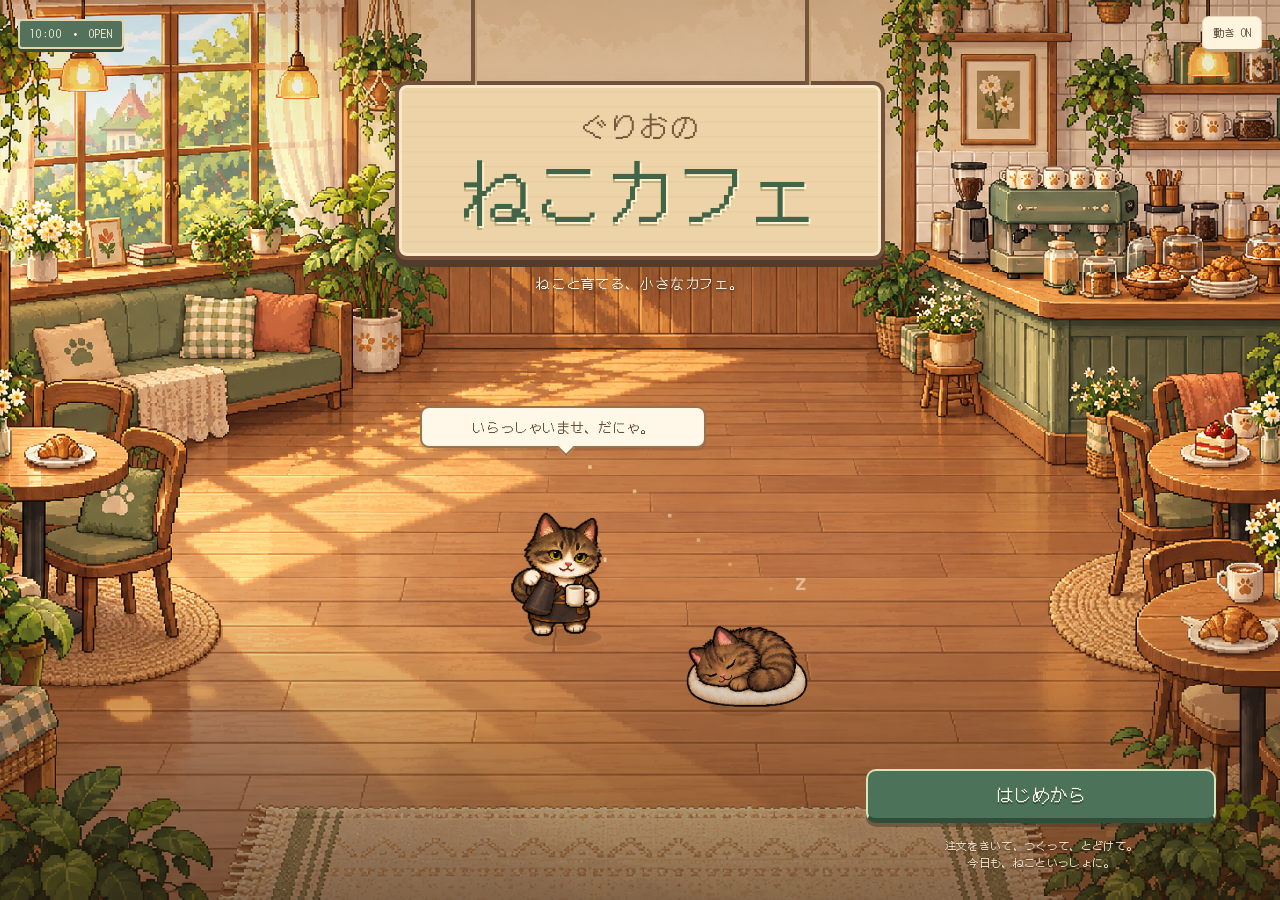
==== commit 93271e44: "Correct Grio white paws in Nyax photo artwork" ====
--- a/index.html
+++ b/index.html
@@ -339,7 +339,7 @@
 <script src="./cat-shifts.js?v=20261012-cat-shifts"></script>
 <script src="./kitchen-art.js?v=20261012-walk"></script>
 <script src="./kitchen-wash.js?v=20261012-kitchen-sink"></script>
-<script src="./nyax-art.js?v=20261012-generated-grio-photos"></script>
+<script src="./nyax-art.js?v=20261012-white-paws"></script>
 <script src="./guest-art.js?v=20261012-walk"></script>
 <script src="./cat-motions.js?v=20261012-single-pass"></script><script src="./stray-art.js?v=20261012-single-pass"></script><script src="./rear-walk.js?v=20261012-single-pass"></script>
 <script src="./cafe-art.js?v=20261012-walk"></script>
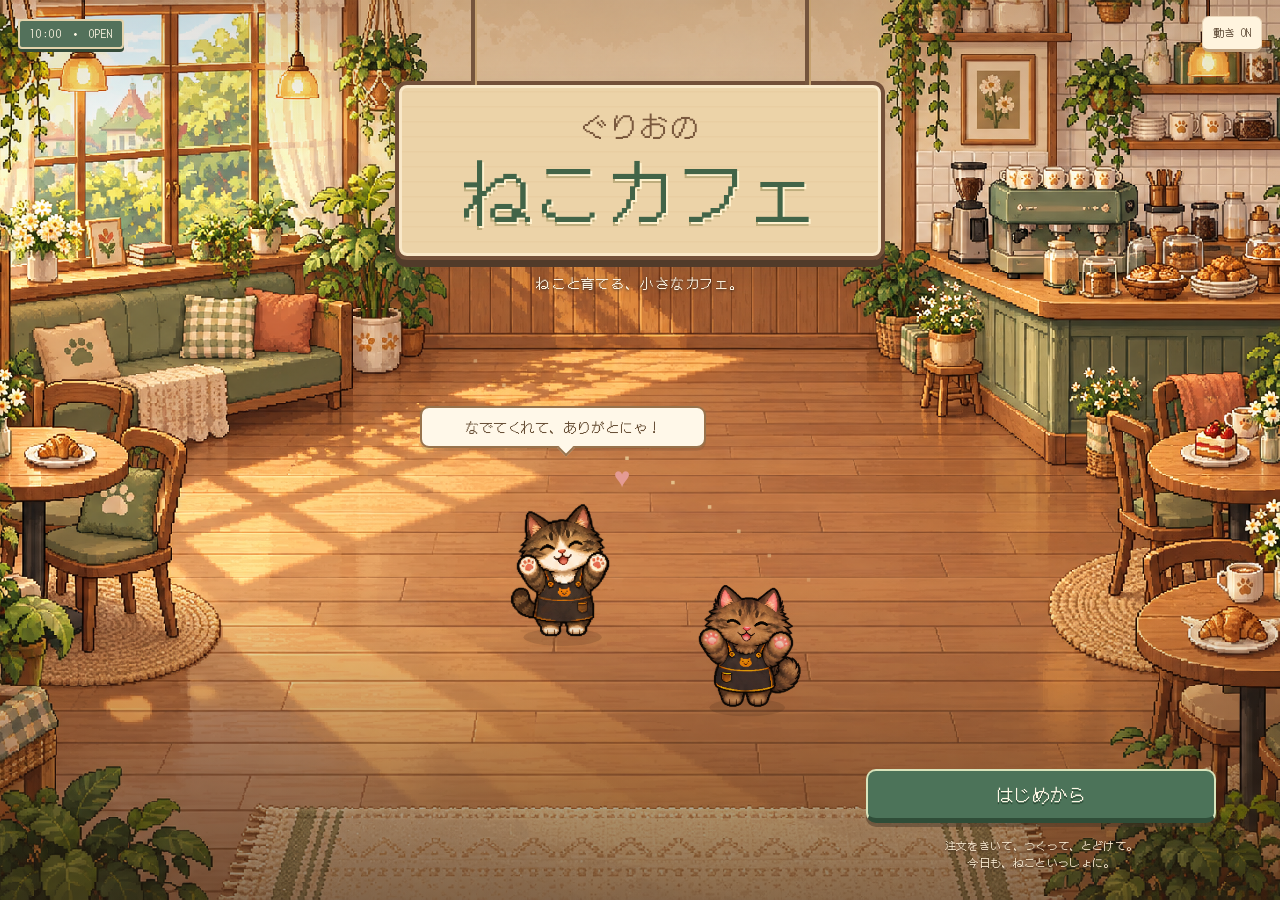
==== commit 89ef43ee: "Remove cat status and dishwashing toolbar buttons; keep sink washing" ====
--- a/index.html
+++ b/index.html
@@ -106,7 +106,7 @@
 #talk .next { position: absolute; right: 2px; bottom: 0; color: var(--butter); animation: blink 0.9s steps(2) infinite; }
 @keyframes blink { 50% { opacity: 0; } }
 @media (prefers-reduced-motion: reduce) { #talk .next { animation: none; } }
-#actions { display: grid; grid-template-columns: repeat(5, 1fr); gap: 6px; }
+#actions { display: grid; grid-template-columns: repeat(4, 1fr); gap: 6px; }
 #actions button { font-size: clamp(11px, 3.2vw, 13px); padding: 9px 1px; letter-spacing: -0.5px; }
 #actions button.nyaimee { letter-spacing: -1.5px; background: #e8b43a; color: #3a2a10; border-bottom-color: #a07a10; }
 #actions button.nyaimee small { color: #5a4010; }
@@ -294,7 +294,7 @@
 .shift-controls select,.shift-day-label select { min-height:44px; max-width:100%; padding:6px; border:1px solid #b6a28c; border-radius:6px; font:inherit; background:#fffdf6; color:#3b2c21; }
 .shift-controls button { font-size:13px; min-height:44px; }
 </style>
-<link rel="stylesheet" href="./visual-renewal.css?v=20261012-fit-screen">
+<link rel="stylesheet" href="./visual-renewal.css?v=20261012-fewer-buttons">
 <link rel="stylesheet" href="./title-screen.css?v=20261012-menu-clearance">
 </head>
 <body>
@@ -320,13 +320,12 @@
     <button type="button" id="btnFood">ごはん<small id="foodLeft">のこり0</small></button>
     <button type="button" id="btnStock">仕入れ<small id="stockInfo">ざいこ</small></button>
     <button type="button" id="btnShop">ショップ<small>家具など</small></button>
-    <button type="button" id="btnCats">ねこ<small>ようす</small></button>
     <button type="button" id="btnNyaimee" class="nyaimee">ニャイミー<small>のらねこ</small></button>
   </div>
   <div id="sub">
     <button type="button" id="btnNyax" class="nyax-btn">ニャックス<span id="nyaxBadge" class="badge" hidden>0</span></button>
     <span>ふきだし＝注文・設備＝調理・レジ＝会計</span>
-    <span class="tools"><button type="button" id="btnWash">洗い物</button><button type="button" id="btnShift">シフト</button><button type="button" id="btnFinance">帳簿</button><button type="button" id="btnSpeed">はやさ <span id="speedLabel">×1</span></button><button type="button" id="btnMute">音 ON</button></span>
+    <span class="tools"><button type="button" id="btnShift">シフト</button><button type="button" id="btnFinance">帳簿</button><button type="button" id="btnSpeed">はやさ <span id="speedLabel">×1</span></button><button type="button" id="btnMute">音 ON</button></span>
   </div>
   </div>
 </div>
@@ -338,7 +337,7 @@
 <script src="./cafe-service.js?v=20261012-service"></script>
 <script src="./cat-shifts.js?v=20261012-cat-shifts"></script>
 <script src="./kitchen-art.js?v=20261012-walk"></script>
-<script src="./kitchen-wash.js?v=20261012-kitchen-sink"></script>
+<script src="./kitchen-wash.js?v=20261012-fewer-buttons"></script>
 <script src="./nyax-art.js?v=20261012-white-paws"></script>
 <script src="./guest-art.js?v=20261012-walk"></script>
 <script src="./cat-motions.js?v=20261012-single-pass"></script><script src="./stray-art.js?v=20261012-single-pass"></script><script src="./rear-walk.js?v=20261012-single-pass"></script>
@@ -866,7 +865,7 @@
 function refreshFirstGuide() {
   const panel = $('firstGuide');
   panel.hidden = !firstGuide;
-  for (const id of ['btnFood','btnShop','btnNyaimee','btnNyax','btnSpeed','btnFinance','btnShift','btnWash']) $(id).disabled = !!firstGuide;
+  for (const id of ['btnFood','btnShop','btnNyaimee','btnNyax','btnSpeed','btnFinance','btnShift']) $(id).disabled = !!firstGuide;
   $('btnStock').disabled=false;
   if (!firstGuide || firstGuide.shown === firstGuide.step) return;
   firstGuide.shown = firstGuide.step;
@@ -1335,7 +1334,7 @@
   if(!canMake(c.order)){
     if(!byStaff){
       const miss=Object.entries(c.order.need).filter(([id,n])=>stockOf(id)<n).map(([id])=>ingr(id).name).join('・');
-      toast(miss?miss+'が足りない！「仕入れ」で補充しよう':'洗った食器が足りません。「洗い物」で洗うか、ショップで増やそう');
+      toast(miss?miss+'が足りない！「仕入れ」で補充しよう':'洗った食器が足りません。キッチンのシンクで洗うか、ショップで増やそう');
       sfx.angry();if(miss)event('stockout');
     }return false;
   }
@@ -1347,7 +1346,7 @@
   addFx('text',c.seat.x,c.seat.y-40,{text:requested.length>1?'セット注文うけたよ':'注文うけたよ',color:'#ffffff',life:40});
   if(firstGuide){firstGuide.job=c.job;firstGuide.step='start';refreshFirstGuide();}
   if(!byStaff){tone(988,.08,'triangle',.5);if(!firstGuide)event('cook');}
-  refreshDishes();return true;
+  return true;
 }
 function cookTap(job, u) {
   if (job.state === 'ready') { deliver(job, false); return; }
@@ -1500,7 +1499,7 @@
   chat(c, ['もう かえる！', 'おそい…！', 'またこんど…']);
   snsFromCustomer(c, 10, c.order ? c.order.name : '');
   jobs=jobs.filter(j=>j.c!==c);c.job=null;
-  CafeService.soil(G,c.tableware);c.tableware=null;refreshDishes();
+  CafeService.soil(G,c.tableware);c.tableware=null;
   c.state = 'leave'; s.cust = null; dayLog.angry++;
   G.pop = clamp(G.pop - 2, 0, 100); sfx.angry(); addFx('anger', s.x, s.y - 26, { life: 70 });
   dayLog.reviews.push({ sat: 10, item: c.order.name, cat: false });
@@ -1793,7 +1792,7 @@
   if(tick%10===0)updateShiftAttendance();
   if (staffBusy > 0) staffBusy--;
   if(G.staff&&!staffBusy&&CafeService.startWash(G))staffBusy=180;
-  if(CafeService.tickWash(G)){refreshDishes();save();}
+  if(CafeService.tickWash(G)){save();}
   updateJobs(); updatePonta(); updateKitchenFx();
   customers.forEach(updateCustomer);
   updateCheckout();
@@ -2810,17 +2809,12 @@
   $('hudReceivable').textContent=balance.cardGross?'売掛 '+financeYen(balance.cardGross):'使えるお金';
   const st = stars();
   $('hudStars').innerHTML = '★'.repeat(st) + `<span class="off">${'★'.repeat(5 - st)}</span>`;
-  updateFoodLabel(); refreshDishes();
+  updateFoodLabel();
 }
 
 function clearTable(s) {
   if(!s)return;
   CafeService.soil(G,s.tableware);s.tableware=null;s.dirty=false;s.cleaner=null;
-}
-function refreshDishes() {
-  if(!G)return;const w=CafeService.init(G);
-  $('btnWash').textContent=w.wash?'洗い中…':'洗い物 '+CafeService.sum(w.dirty);
-  $('btnWash').title='清潔なコップ '+w.clean.cup+'・皿 '+w.clean.plate+'・フォーク '+w.clean.fork;
 }
 function washDishes() {
   const w=CafeService.init(G);
@@ -2828,7 +2822,7 @@
     if(!w.wash&&!CafeService.startWash(G)){toast('洗い物はありません');return;}
     w.wash.t=w.wash.duration-1;CafeService.tickWash(G);
   }else if(!CafeService.startWash(G)){toast(w.wash?'洗っているところです':'お皿を片付けるとキッチンのシンクへ届きます');return;}
-  toast(mode==='report'?'食器を洗いました':'3個ずつ洗っています');refreshDishes();save();updateStockInfo();
+  toast(mode==='report'?'食器を洗いました':'3個ずつ洗っています');save();updateStockInfo();
 }
 function openDishes(fromReport=false) {
   const w=CafeService.init(G);
@@ -3177,7 +3171,6 @@
   const fi = furs.findIndex(f => Math.hypot(x - f.x, y - f.y / 2) < 10);
   if (fi >= 0) { furs.splice(fi, 1); sfx.clean(); addFx('spark', x, y); }
 });
-$('btnWash').onclick = () => { initAudio(); if(G)openDishes(mode==='report'); };
 $('btnShift').onclick = () => { initAudio(); if(G)openShifts(mode==='report'); };
 $('btnFinance').onclick = () => { initAudio(); if(G)openFinance(mode==='report'); };
 $('btnFood').onclick = () => {
@@ -3187,7 +3180,6 @@
 };
 $('btnStock').onclick = () => { initAudio(); if (G && mode !== 'report') openStock(); };
 $('btnShop').onclick = () => { initAudio(); if (G && mode !== 'report') openShop(); };
-$('btnCats').onclick = () => { initAudio(); if (G && mode !== 'report') openCats(); };
 $('btnNyaimee').onclick = () => { initAudio(); if (G && mode !== 'report') openNyaimee(); };
 $('btnNyax').onclick = () => { initAudio(); if (G) openNyax(); };
 $('btnSpeed').onclick = () => { speed = speed % 3 + 1; $('speedLabel').textContent = '×' + speed; };
--- a/visual-renewal.css
+++ b/visual-renewal.css
@@ -76,7 +76,7 @@
 #talk p {font-size:clamp(12px,3.5vw,16px);line-height:1.48;min-height:0;overflow-wrap:anywhere;word-break:normal;line-break:strict}
 #talk .who {font-size:clamp(12px,3.2vw,14px)}
 #talk .next {right:0;bottom:0}
-#actions {grid-template-columns:repeat(5,minmax(0,1fr));gap:5px}
+#actions {grid-template-columns:repeat(4,minmax(0,1fr));gap:5px}
 #actions button {min-width:0;min-height:56px;padding:7px 1px;font-size:clamp(10px,2.75vw,13px);line-height:1.2;letter-spacing:-.4px;white-space:normal;overflow-wrap:anywhere}
 #actions button small {font-size:clamp(9px,2.4vw,11px);letter-spacing:-.4px;white-space:normal;overflow:visible;text-overflow:clip;margin-top:3px}
 #actions button.nyaimee {letter-spacing:-.7px}
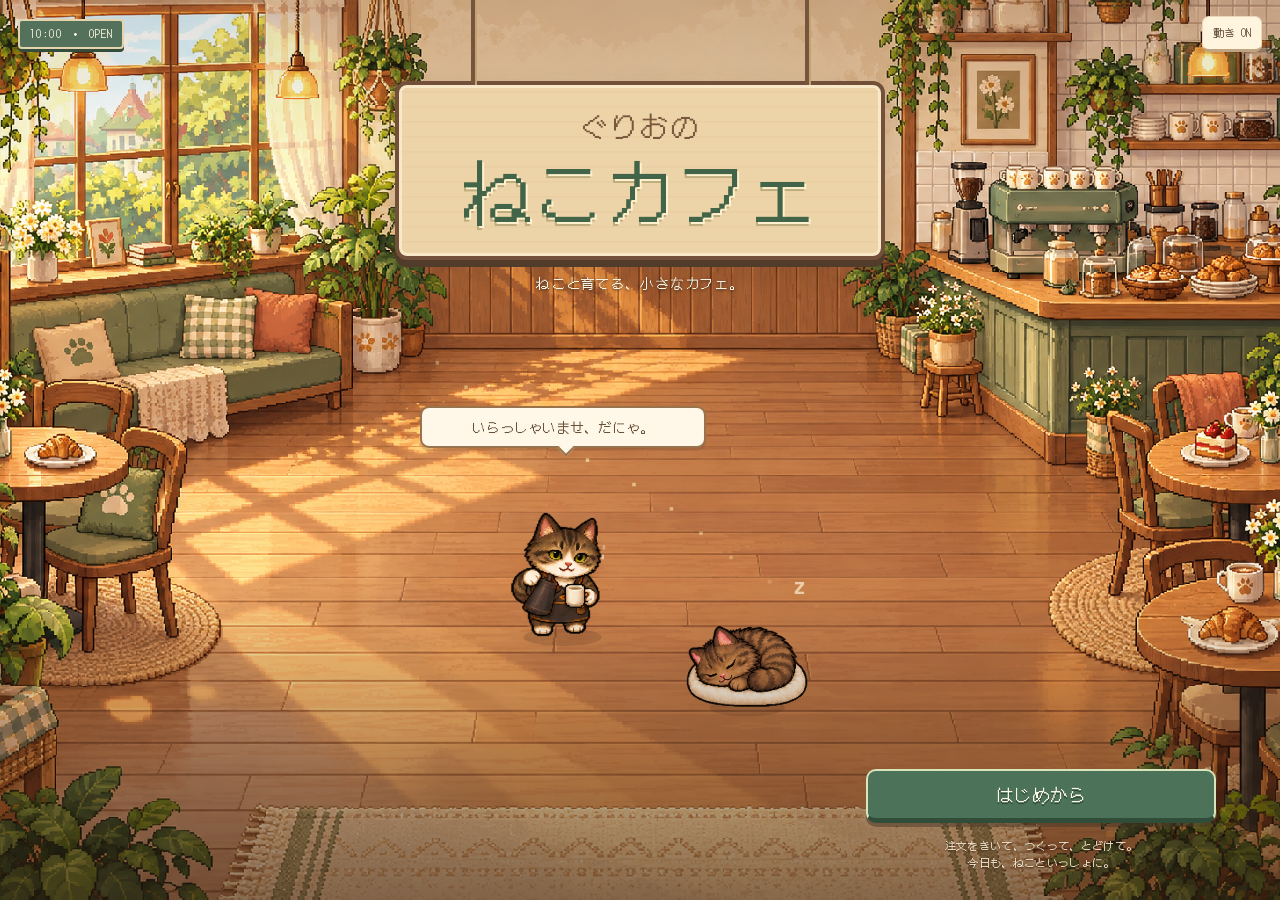
==== commit 758d4c2c: "Separate counter seating from kitchen and add full seated guest artwork" ====
--- a/index.html
+++ b/index.html
@@ -69,7 +69,7 @@
   display: block;
   width: 100%;
   max-width: 100%;
-  aspect-ratio: 448 / 300;
+  aspect-ratio: 448 / 328;
   image-rendering: pixelated;
   border: 3px solid #0f1814;
   border-radius: 6px;
@@ -294,7 +294,7 @@
 .shift-controls select,.shift-day-label select { min-height:44px; max-width:100%; padding:6px; border:1px solid #b6a28c; border-radius:6px; font:inherit; background:#fffdf6; color:#3b2c21; }
 .shift-controls button { font-size:13px; min-height:44px; }
 </style>
-<link rel="stylesheet" href="./visual-renewal.css?v=20261012-fewer-buttons">
+<link rel="stylesheet" href="./visual-renewal.css?v=20261012-counter-seats">
 <link rel="stylesheet" href="./title-screen.css?v=20261012-menu-clearance">
 </head>
 <body>
@@ -340,15 +340,16 @@
 <script src="./kitchen-wash.js?v=20261012-fewer-buttons"></script>
 <script src="./nyax-art.js?v=20261012-white-paws"></script>
 <script src="./guest-art.js?v=20261012-walk"></script>
+<script src="./counter-art.js?v=20261012-seated"></script>
 <script src="./cat-motions.js?v=20261012-single-pass"></script><script src="./stray-art.js?v=20261012-single-pass"></script><script src="./rear-walk.js?v=20261012-single-pass"></script>
-<script src="./cafe-art.js?v=20261012-walk"></script>
+<script src="./cafe-art.js?v=20261012-counter"></script>
 <script src="./touch-controls.js?v=20261011-tap-guard"></script>
 <script src="./character-art.js?v=20261011-nyaimee"></script>
 <script src="./title-scene.js?v=20261012-menu-clearance"></script>
 <script>
 'use strict';
 // ================= 画面 =================
-const VW = 224, VH = 300, S = 4;
+const VW = 224, VH = 328, S = 4;
 const cv = document.getElementById('cafe');
 cv.width = VW * S; cv.height = VH * S;
 let ctx = cv.getContext('2d');
@@ -836,12 +837,12 @@
 const STAFF = { price: 10000, wage: 2000, star: 2 };
 const RENT = 1000, FOOD_PRICE = 500, FOOD_AMOUNT = 8;
 const OPEN = 600, CLOSE = 1140; // 10:00〜19:00
-const TABLE_POS = [[54,156],[110,156],[54,232],[110,232],[166,196],[166,272]];
+const TABLE_POS = [[54,156],[110,156],[54,232],[110,232],[54,308],[110,308]];
 const CUSHION_POS = [[18,180],[18,268],[205,164],[205,202]];
 const PLANT_POS = [[70,74],[98,74],[124,74]];
 const TOWER = {x:12,base:90,top:58};
 const BOWL = { x: 138, y: 112 };
-const STOOL_POS = [[175,120],[193,120],[211,120]];
+const STOOL_POS = [[164,218],[188,218],[212,218]];
 const ENTRANCE = { x: 112, y: 312 };
 const SAVE_KEY = 'grio-cafe-v1';
 
@@ -1167,7 +1168,7 @@
     const [x, y] = STOOL_POS[i];
     const prev = old.find(s => s.counter && s.ci === i);
     seats.push(prev || { ti: -1, ci: i, counter: true, side: 1, tx: x, ty: y, x, y, cust: null, dirty: false, dirtyT: 0,
-      itemX:x,itemY:92,catX:x+5,catY:y+6 });
+      itemX:x,itemY:169,catX:x+5,catY:y+6 });
   }
 }
 function makeCat(c, x, y) {
@@ -2105,7 +2106,8 @@
 function floorShadow(X, Y, rx, ry, a = 0.2) { ctx.globalAlpha = a; ellipse(Math.round(X), Math.round(Y), rx, ry, '#2a1808'); ctx.globalAlpha = 1; }
 function drawTable(x,y){const im=CafeArt.table();floorShadow(x*2,y*2+17,34,4,.14);drawAt(im,x*2-im.width/2,y*2-32);}
 function drawChair(x,y){const im=CafeArt.chair();floorShadow(x*2,y*2,14,3,.13);drawAt(im,x*2-im.width/2,y*2-56);}
-function drawStool(x,y){const im=CafeArt.stool();floorShadow(x*2,y*2,12,3,.13);drawAt(im,x*2-im.width/2,y*2-32);}
+function drawStool(x,y){const im=CafeArt.counterStool();floorShadow(x*2,y*2,12,3,.13);drawAt(im,x*2-im.width/2,y*2-im.height);}
+function drawDiningCounter(){ctx.drawImage(CafeArt.counter(),302,162);}
 
 function drawPlant(x, y) { floorShadow(x * 2, y * 2, 13, 3); placeBaked('plant', x, y, 60, 60, 24, 62, 48, 66, rawPlant); }
 function drawCushion(x, y) { floorShadow(x * 2, y * 2 + 3, 23, 5); placeBaked('cushion', x, y, 60, 60, 26, 14, 52, 22, rawCushion); }
@@ -2201,7 +2203,7 @@
 // ぐりお と ぽんた は キャラクター設定画の 絵を つかう（chars.webp）
 
 const CHAR_SPR = {}, CHAR_PENDING = mk(81, 64);
-const artworkReady = Promise.all([CatArtwork.load(), GuestArt.load, RearWalk.load, StrayArt.load]).then(([originals, , , strays]) => {
+const artworkReady = Promise.all([CatArtwork.load(), GuestArt.load, RearWalk.load, StrayArt.load, CounterArt.load]).then(([originals, , , strays]) => {
   const bodies = { ...originals, ...strays };
   for (const who of Object.keys(bodies)) {
     CHAR_SPR[who] = {};
@@ -2383,11 +2385,9 @@
     if (c.vip) drawCrown(c.x * 2, Y - 8);
   } else {
     const f = customerPose(c), bob = 0;
-    const img = c.seat.counter ? c.spr.back : c.spr[f], top = c.seat.y * 2 - (c.seat.counter ? 22 : 0) - (img.logicalHeight || img.height) + (img.guestDetail && !c.seat.counter ? 4 : 0) + bob;
-    if(c.seat.counter){
-      const width=img.logicalWidth||img.width,height=img.logicalHeight||img.height,visible=Math.max(0,Math.min(height,76+c.seat.y-top));
-      if(visible)ctx.drawImage(img,0,0,img.width,img.height*visible/height,c.seat.x*2-width/2,top,width,visible);
-    }else drawAt(img,c.seat.x*2-(img.logicalWidth||img.width)/2,top);
+    const img = c.seat.counter ? (CounterArt.person(c.look) || c.spr.back) : c.spr[f], top = c.seat.y * 2 - (img.logicalHeight || img.height) + (img.guestDetail && !c.seat.counter ? 4 : 0) + bob;
+    if(c.seat.counter)SpriteRaster.draw(ctx,img,c.seat.x*2-(img.logicalWidth||img.width)/2,top,img.logicalWidth||img.width,img.logicalHeight||img.height);
+    else drawAt(img,c.seat.x*2-(img.logicalWidth||img.width)/2,top);
     if (c.vip && c.state !== 'order') drawCrown(c.seat.x * 2, top - 8);
   }
 }
@@ -2437,14 +2437,14 @@
   P('#e84a5a', X - 1, Y + 3, 3, 2); P('#4a9ae8', X - 6, Y + 3, 2, 2); P('#4a9ae8', X + 5, Y + 3, 2, 2);
 }
 function drawTableItems(s) {
-  const y=s.counter?76:s.ty*2-32;
+  const y=s.counter?152:s.ty*2-32;
   if(s.cust){
     const food=s.cust.receivedItems||(s.cust.state==='eat'?CafeService.items(s.cust.order):[]);
-    const x=s.counter?s.itemX*2-15:s.tx*2+(s.side<0?-38:7);
-    food.forEach((item,i)=>drawAt(ICON2[item.id],x+i*16,y,food.length>1?14:24));
+    const x=s.tx*2+(s.side<0?-38:7);
+    food.forEach((item,i)=>drawAt(ICON2[item.id],s.counter?s.itemX*2+(i?10:-24):x+i*16,y,s.counter?14:food.length>1?14:24));
   }
   if(s.dirty||s.cust?.state==='checkoutSeat'){
-    const x=s.counter?s.itemX*2-8:s.itemX*2-9,plateY=s.counter?88:s.ty*2-13;
+    const x=s.counter?s.itemX*2-24:s.itemX*2-9,plateY=s.counter?164:s.ty*2-13;
     drawAt(PLATE2,x,plateY);if((tick>>4)&1){P('#fff',x+15,plateY-5,1,3);P('#fff',x+14,plateY-4,3,1);}
   }
 }
@@ -2495,7 +2495,7 @@
   let Y;
   if (walking) Y = Math.round(c.y * 2 - (c.spr.a.logicalHeight || c.spr.a.height)) - 6;
   else if (c.state === 'order' || c.state === 'wait') Y = s.y * 2 - (s.counter ? 102 : 110) - 4;
-  else {const img=s.counter?c.spr.back:c.spr.sit;Y=s.y*2-(s.counter?22:0)-(img.logicalHeight||img.height)-6;}
+  else {const img=s.counter?(CounterArt.person(c.look)||c.spr.back):c.spr.sit;Y=s.y*2-(img.logicalHeight||img.height)-6;}
   ctx.font = '13px "DotGothic16", monospace'; ctx.textAlign = 'center'; ctx.textBaseline = 'top';
   const w = Math.ceil(ctx.measureText(c.say.text).width) + 12, h = 19, bx = clamp(X - w / 2, 2, FW - w - 2);
   let by = Y - h - 6;
@@ -2570,8 +2570,12 @@
     list.push({ y: y - 8.5, anchor: y, d: () => { drawChair(x - 10, y); drawChair(x + 10, y); } });
     list.push({ y, d: () => { drawTable(x, y); seats.filter(s => s.ti === i).forEach(drawTableItems); } });
   }
-  for (let i = 0; i < (G.furniture.stool || 0); i++) { const [x, y] = STOOL_POS[i]; list.push({ y: y - 0.5, d: () => drawStool(x, y) }); }
-  for(const seat of seats.filter(s=>s.counter))list.push({y:128,anchor:0,d:()=>drawTableItems(seat)});
+  if(G.furniture.stool)list.push({y:198,anchor:0,d:drawDiningCounter});
+  for (let i = 0; i < (G.furniture.stool || 0); i++) {
+    const [x, y] = STOOL_POS[i], seat=seats.find(s=>s.counter&&s.ci===i);
+    if(!seat?.cust || !CounterArt.person(seat.cust.look))list.push({ y: y - 0.5, d: () => drawStool(x, y) });
+  }
+  for(const seat of seats.filter(s=>s.counter))list.push({y:198.5,anchor:0,d:()=>drawTableItems(seat)});
   for (const c of customers) list.push({ y: customerOnFloor(c) ? c.y : c.seat.y - 0.2, anchor: customerOnFloor(c) ? c.y : c.seat.y, d: () => drawCustomer(c) });
   if (ponta) list.push({ y: ponta.y, d: drawPonta });
   for (const k of cats) list.push({ y: k.spot === TOWER && k.state === 'nap' ? TOWER.base + 1 : k.y, d: () => drawCat(k) });
--- a/visual-renewal.css
+++ b/visual-renewal.css
@@ -149,7 +149,7 @@
 #modal {z-index:30}
 
 /* Art panels use their intrinsic dimensions; never force rectangular sprites square. */
-#cafe {aspect-ratio:448 / 300}
+#cafe {aspect-ratio:448 / 328}
 #face {height:auto;aspect-ratio:1 / 1;object-fit:contain}
 .catrow canvas,.nya-card canvas {height:auto;aspect-ratio:auto;object-fit:contain}
 .nx-body img {height:auto;object-fit:contain}
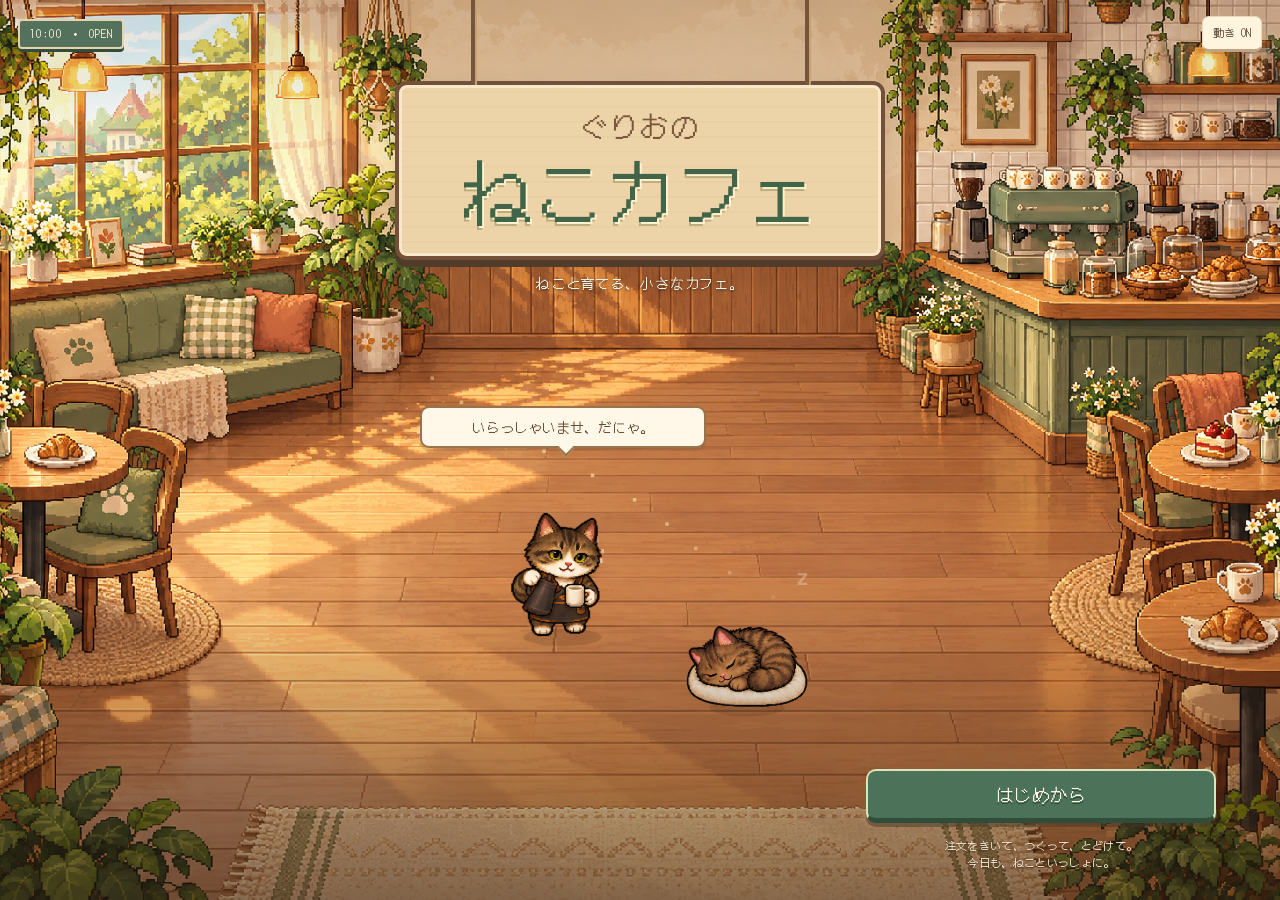
==== commit 8044b42f: "Merge remote-tracking branch 'origin/main' into work" ====
--- a/index.html
+++ b/index.html
@@ -1148,7 +1148,16 @@
   if (G && G.sns) G.sns.posts.forEach((p, i) => { if (i >= 5) delete p.img; });
   try { localStorage.setItem(SAVE_KEY, JSON.stringify(G)); } catch (_) {}
 }
-function loadSave() { try { const s = localStorage.getItem(SAVE_KEY); return s ? JSON.parse(s) : null; } catch (_) { return null; } }
+function loadSave() {
+  try {
+    const raw = localStorage.getItem(SAVE_KEY), s = raw ? JSON.parse(raw) : null;
+    if (!s || typeof s !== 'object' || Array.isArray(s) || !Number.isInteger(s.day) || s.day < 1) return null;
+    if (!Number.isFinite(s.money) || !Number.isFinite(s.pop) || !Number.isFinite(s.bowl)) return null;
+    if (!Array.isArray(s.cats) || !s.cats.length || !s.cats.every(c => c && typeof c.name === 'string' && typeof c.pal === 'string' && Number.isFinite(c.mood) && Number.isFinite(c.hunger))) return null;
+    if (!Array.isArray(s.menu) || !s.menu.every(id => typeof id === 'string')) return null;
+    return s;
+  } catch (_) { return null; }
+}
 
 const stars = () => clamp(1 + Math.floor(G.pop / 20), 1, 5);
 const decor = () => FURNITURE.reduce((n, f) => n + (f.decor || 0) * G.furniture[f.id], 0);
@@ -3372,7 +3381,7 @@
     ['normal', 'スキマ時間に はたらきたい 野良ねこさんと お店を つなぐ アプリだにゃ。'],
     ['happy', '数時間だけ 来てもらえるよ。いそがしい お昼や 夕方に たのむと べんりだにゃ。'],
   ],
-  register: [['normal', '食べ終わったお客さんは レジでお会計するにゃ。'], ['happy', 'レジか「お会計」をタップするとすぐお支払い。少し待つと自動で進むよ！']],
+  register: [['normal', '食べ終わったお客さんは レジでお会計するにゃ。'], ['happy', '入口の右にあるレジをタップするとすぐお支払い。少し待つと自動で進むよ！']],
   catServe: [['happy', 'おまたせしましたにゃ〜。ねこが 料理を はこんだよ！']],
   catOrder: [['happy', 'ねこも 注文を ききに行けるにゃ！'], ['normal', 'しばらく だれも 行かないと、手の空いた ねこが ききに行くよ。いそぐときは ふきだしを タップしてね']],
   catClean: [
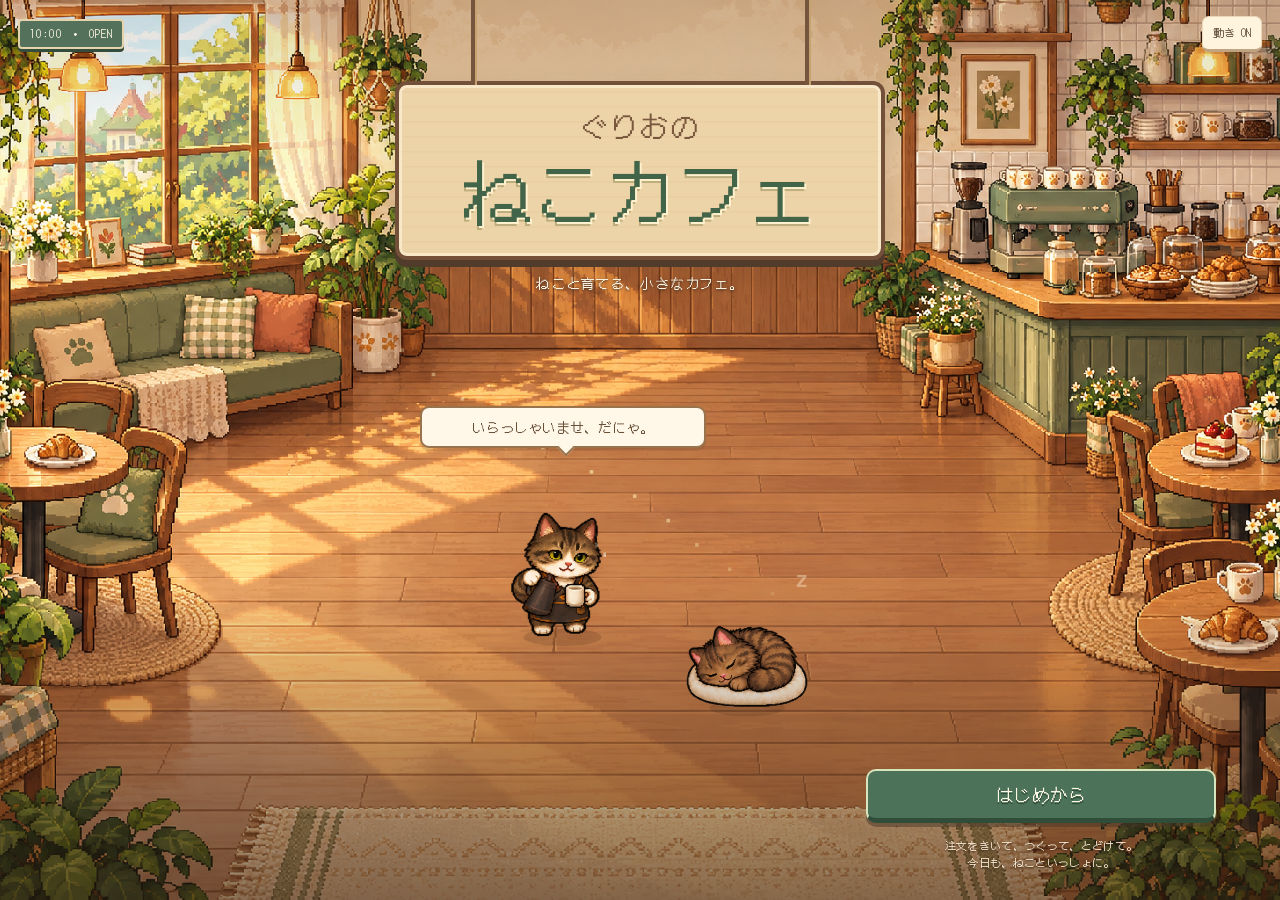
==== commit 26a9188d: "Validate saved games and restore full browser regression coverage" ====
--- a/index.html
+++ b/index.html
@@ -69,7 +69,7 @@
   display: block;
   width: 100%;
   max-width: 100%;
-  aspect-ratio: 448 / 328;
+  aspect-ratio: 448 / 300;
   image-rendering: pixelated;
   border: 3px solid #0f1814;
   border-radius: 6px;
@@ -294,7 +294,7 @@
 .shift-controls select,.shift-day-label select { min-height:44px; max-width:100%; padding:6px; border:1px solid #b6a28c; border-radius:6px; font:inherit; background:#fffdf6; color:#3b2c21; }
 .shift-controls button { font-size:13px; min-height:44px; }
 </style>
-<link rel="stylesheet" href="./visual-renewal.css?v=20261012-counter-seats">
+<link rel="stylesheet" href="./visual-renewal.css?v=20261012-fewer-buttons">
 <link rel="stylesheet" href="./title-screen.css?v=20261012-menu-clearance">
 </head>
 <body>
@@ -340,16 +340,15 @@
 <script src="./kitchen-wash.js?v=20261012-fewer-buttons"></script>
 <script src="./nyax-art.js?v=20261012-white-paws"></script>
 <script src="./guest-art.js?v=20261012-walk"></script>
-<script src="./counter-art.js?v=20261012-seated"></script>
 <script src="./cat-motions.js?v=20261012-single-pass"></script><script src="./stray-art.js?v=20261012-single-pass"></script><script src="./rear-walk.js?v=20261012-single-pass"></script>
-<script src="./cafe-art.js?v=20261012-counter"></script>
+<script src="./cafe-art.js?v=20261012-walk"></script>
 <script src="./touch-controls.js?v=20261011-tap-guard"></script>
 <script src="./character-art.js?v=20261011-nyaimee"></script>
 <script src="./title-scene.js?v=20261012-menu-clearance"></script>
 <script>
 'use strict';
 // ================= 画面 =================
-const VW = 224, VH = 328, S = 4;
+const VW = 224, VH = 300, S = 4;
 const cv = document.getElementById('cafe');
 cv.width = VW * S; cv.height = VH * S;
 let ctx = cv.getContext('2d');
@@ -837,12 +836,12 @@
 const STAFF = { price: 10000, wage: 2000, star: 2 };
 const RENT = 1000, FOOD_PRICE = 500, FOOD_AMOUNT = 8;
 const OPEN = 600, CLOSE = 1140; // 10:00〜19:00
-const TABLE_POS = [[54,156],[110,156],[54,232],[110,232],[54,308],[110,308]];
+const TABLE_POS = [[54,156],[110,156],[54,232],[110,232],[166,196],[166,272]];
 const CUSHION_POS = [[18,180],[18,268],[205,164],[205,202]];
 const PLANT_POS = [[70,74],[98,74],[124,74]];
 const TOWER = {x:12,base:90,top:58};
 const BOWL = { x: 138, y: 112 };
-const STOOL_POS = [[164,218],[188,218],[212,218]];
+const STOOL_POS = [[175,120],[193,120],[211,120]];
 const ENTRANCE = { x: 112, y: 312 };
 const SAVE_KEY = 'grio-cafe-v1';
 
@@ -1177,7 +1176,7 @@
     const [x, y] = STOOL_POS[i];
     const prev = old.find(s => s.counter && s.ci === i);
     seats.push(prev || { ti: -1, ci: i, counter: true, side: 1, tx: x, ty: y, x, y, cust: null, dirty: false, dirtyT: 0,
-      itemX:x,itemY:169,catX:x+5,catY:y+6 });
+      itemX:x,itemY:92,catX:x+5,catY:y+6 });
   }
 }
 function makeCat(c, x, y) {
@@ -2115,8 +2114,7 @@
 function floorShadow(X, Y, rx, ry, a = 0.2) { ctx.globalAlpha = a; ellipse(Math.round(X), Math.round(Y), rx, ry, '#2a1808'); ctx.globalAlpha = 1; }
 function drawTable(x,y){const im=CafeArt.table();floorShadow(x*2,y*2+17,34,4,.14);drawAt(im,x*2-im.width/2,y*2-32);}
 function drawChair(x,y){const im=CafeArt.chair();floorShadow(x*2,y*2,14,3,.13);drawAt(im,x*2-im.width/2,y*2-56);}
-function drawStool(x,y){const im=CafeArt.counterStool();floorShadow(x*2,y*2,12,3,.13);drawAt(im,x*2-im.width/2,y*2-im.height);}
-function drawDiningCounter(){ctx.drawImage(CafeArt.counter(),302,162);}
+function drawStool(x,y){const im=CafeArt.stool();floorShadow(x*2,y*2,12,3,.13);drawAt(im,x*2-im.width/2,y*2-32);}
 
 function drawPlant(x, y) { floorShadow(x * 2, y * 2, 13, 3); placeBaked('plant', x, y, 60, 60, 24, 62, 48, 66, rawPlant); }
 function drawCushion(x, y) { floorShadow(x * 2, y * 2 + 3, 23, 5); placeBaked('cushion', x, y, 60, 60, 26, 14, 52, 22, rawCushion); }
@@ -2212,7 +2210,7 @@
 // ぐりお と ぽんた は キャラクター設定画の 絵を つかう（chars.webp）
 
 const CHAR_SPR = {}, CHAR_PENDING = mk(81, 64);
-const artworkReady = Promise.all([CatArtwork.load(), GuestArt.load, RearWalk.load, StrayArt.load, CounterArt.load]).then(([originals, , , strays]) => {
+const artworkReady = Promise.all([CatArtwork.load(), GuestArt.load, RearWalk.load, StrayArt.load]).then(([originals, , , strays]) => {
   const bodies = { ...originals, ...strays };
   for (const who of Object.keys(bodies)) {
     CHAR_SPR[who] = {};
@@ -2394,9 +2392,11 @@
     if (c.vip) drawCrown(c.x * 2, Y - 8);
   } else {
     const f = customerPose(c), bob = 0;
-    const img = c.seat.counter ? (CounterArt.person(c.look) || c.spr.back) : c.spr[f], top = c.seat.y * 2 - (img.logicalHeight || img.height) + (img.guestDetail && !c.seat.counter ? 4 : 0) + bob;
-    if(c.seat.counter)SpriteRaster.draw(ctx,img,c.seat.x*2-(img.logicalWidth||img.width)/2,top,img.logicalWidth||img.width,img.logicalHeight||img.height);
-    else drawAt(img,c.seat.x*2-(img.logicalWidth||img.width)/2,top);
+    const img = c.seat.counter ? c.spr.back : c.spr[f], top = c.seat.y * 2 - (c.seat.counter ? 22 : 0) - (img.logicalHeight || img.height) + (img.guestDetail && !c.seat.counter ? 4 : 0) + bob;
+    if(c.seat.counter){
+      const width=img.logicalWidth||img.width,height=img.logicalHeight||img.height,visible=Math.max(0,Math.min(height,76+c.seat.y-top));
+      if(visible)ctx.drawImage(img,0,0,img.width,img.height*visible/height,c.seat.x*2-width/2,top,width,visible);
+    }else drawAt(img,c.seat.x*2-(img.logicalWidth||img.width)/2,top);
     if (c.vip && c.state !== 'order') drawCrown(c.seat.x * 2, top - 8);
   }
 }
@@ -2446,14 +2446,14 @@
   P('#e84a5a', X - 1, Y + 3, 3, 2); P('#4a9ae8', X - 6, Y + 3, 2, 2); P('#4a9ae8', X + 5, Y + 3, 2, 2);
 }
 function drawTableItems(s) {
-  const y=s.counter?152:s.ty*2-32;
+  const y=s.counter?76:s.ty*2-32;
   if(s.cust){
     const food=s.cust.receivedItems||(s.cust.state==='eat'?CafeService.items(s.cust.order):[]);
-    const x=s.tx*2+(s.side<0?-38:7);
-    food.forEach((item,i)=>drawAt(ICON2[item.id],s.counter?s.itemX*2+(i?10:-24):x+i*16,y,s.counter?14:food.length>1?14:24));
+    const x=s.counter?s.itemX*2-15:s.tx*2+(s.side<0?-38:7);
+    food.forEach((item,i)=>drawAt(ICON2[item.id],x+i*16,y,food.length>1?14:24));
   }
   if(s.dirty||s.cust?.state==='checkoutSeat'){
-    const x=s.counter?s.itemX*2-24:s.itemX*2-9,plateY=s.counter?164:s.ty*2-13;
+    const x=s.counter?s.itemX*2-8:s.itemX*2-9,plateY=s.counter?88:s.ty*2-13;
     drawAt(PLATE2,x,plateY);if((tick>>4)&1){P('#fff',x+15,plateY-5,1,3);P('#fff',x+14,plateY-4,3,1);}
   }
 }
@@ -2504,7 +2504,7 @@
   let Y;
   if (walking) Y = Math.round(c.y * 2 - (c.spr.a.logicalHeight || c.spr.a.height)) - 6;
   else if (c.state === 'order' || c.state === 'wait') Y = s.y * 2 - (s.counter ? 102 : 110) - 4;
-  else {const img=s.counter?(CounterArt.person(c.look)||c.spr.back):c.spr.sit;Y=s.y*2-(img.logicalHeight||img.height)-6;}
+  else {const img=s.counter?c.spr.back:c.spr.sit;Y=s.y*2-(s.counter?22:0)-(img.logicalHeight||img.height)-6;}
   ctx.font = '13px "DotGothic16", monospace'; ctx.textAlign = 'center'; ctx.textBaseline = 'top';
   const w = Math.ceil(ctx.measureText(c.say.text).width) + 12, h = 19, bx = clamp(X - w / 2, 2, FW - w - 2);
   let by = Y - h - 6;
@@ -2579,12 +2579,8 @@
     list.push({ y: y - 8.5, anchor: y, d: () => { drawChair(x - 10, y); drawChair(x + 10, y); } });
     list.push({ y, d: () => { drawTable(x, y); seats.filter(s => s.ti === i).forEach(drawTableItems); } });
   }
-  if(G.furniture.stool)list.push({y:198,anchor:0,d:drawDiningCounter});
-  for (let i = 0; i < (G.furniture.stool || 0); i++) {
-    const [x, y] = STOOL_POS[i], seat=seats.find(s=>s.counter&&s.ci===i);
-    if(!seat?.cust || !CounterArt.person(seat.cust.look))list.push({ y: y - 0.5, d: () => drawStool(x, y) });
-  }
-  for(const seat of seats.filter(s=>s.counter))list.push({y:198.5,anchor:0,d:()=>drawTableItems(seat)});
+  for (let i = 0; i < (G.furniture.stool || 0); i++) { const [x, y] = STOOL_POS[i]; list.push({ y: y - 0.5, d: () => drawStool(x, y) }); }
+  for(const seat of seats.filter(s=>s.counter))list.push({y:128,anchor:0,d:()=>drawTableItems(seat)});
   for (const c of customers) list.push({ y: customerOnFloor(c) ? c.y : c.seat.y - 0.2, anchor: customerOnFloor(c) ? c.y : c.seat.y, d: () => drawCustomer(c) });
   if (ponta) list.push({ y: ponta.y, d: drawPonta });
   for (const k of cats) list.push({ y: k.spot === TOWER && k.state === 'nap' ? TOWER.base + 1 : k.y, d: () => drawCat(k) });
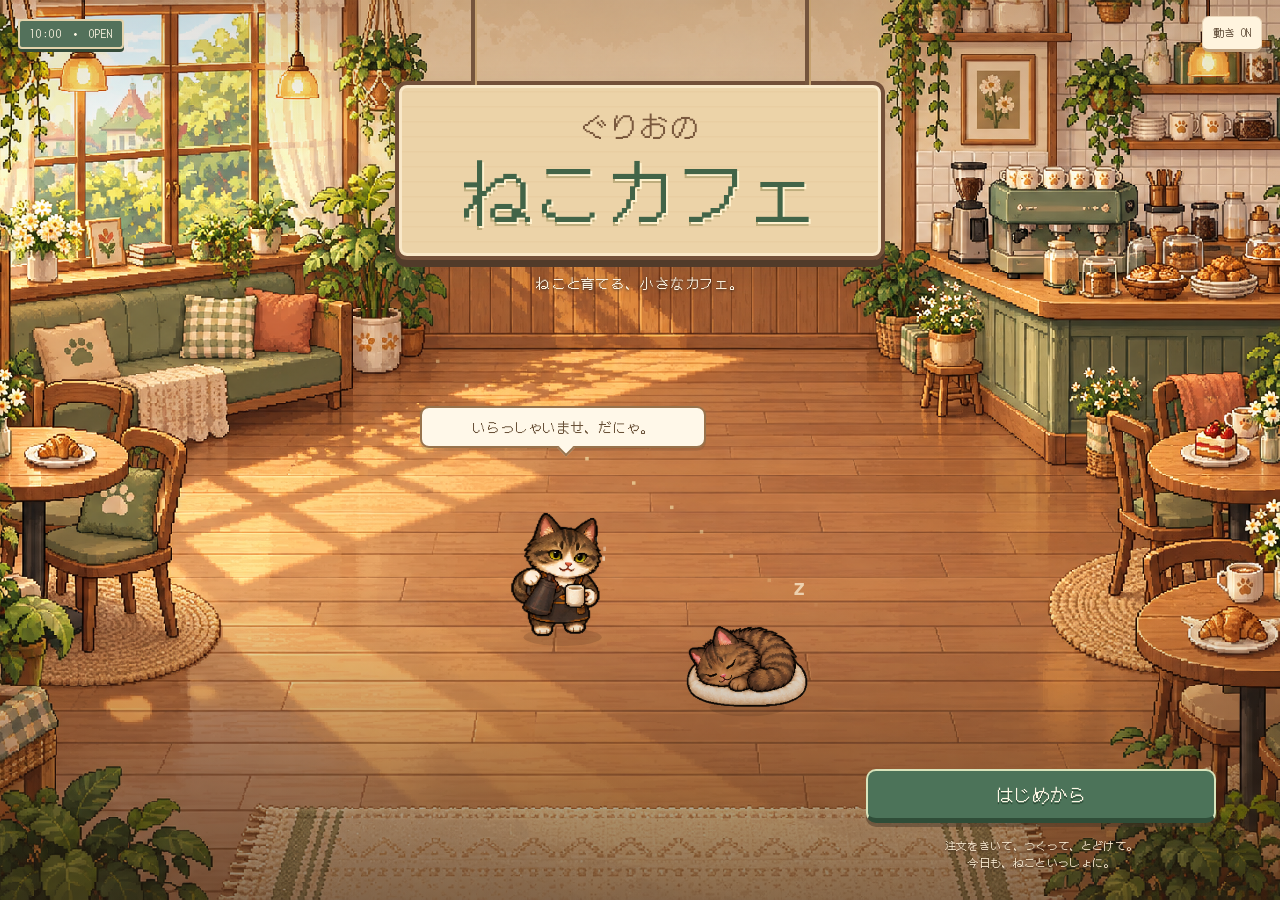
==== commit bd6eaf3f: "Match cafe worker artwork to the cats' pixel art style" ====
--- a/index.html
+++ b/index.html
@@ -69,7 +69,7 @@
   display: block;
   width: 100%;
   max-width: 100%;
-  aspect-ratio: 448 / 300;
+  aspect-ratio: 448 / 328;
   image-rendering: pixelated;
   border: 3px solid #0f1814;
   border-radius: 6px;
@@ -225,6 +225,10 @@
 .row .name { font-size: 16px; }
 .row .desc { font-size: 12px; color: var(--chalk-dim); grid-column: 1; min-width: 0; }
 .row button { grid-row: 1 / span 2; grid-column: 2; min-width: 84px; }
+.row.staffrow { grid-template-columns: 48px minmax(0,1fr) auto; gap: 4px 8px; }
+.staff-preview { grid-row: 1 / span 2; width: 48px; height: 54px; image-rendering: auto; }
+.row.staffrow .name,.row.staffrow .desc { grid-column: 2; }
+.row.staffrow button { grid-column: 3; }
 .catrow { grid-template-columns: 44px 1fr; }
 .catrow canvas { grid-row: 1 / span 5; width: 44px; height: 40px; image-rendering: pixelated; }
 .row.catrow > :not(canvas) { grid-column: 2; }
@@ -294,7 +298,7 @@
 .shift-controls select,.shift-day-label select { min-height:44px; max-width:100%; padding:6px; border:1px solid #b6a28c; border-radius:6px; font:inherit; background:#fffdf6; color:#3b2c21; }
 .shift-controls button { font-size:13px; min-height:44px; }
 </style>
-<link rel="stylesheet" href="./visual-renewal.css?v=20261012-fewer-buttons">
+<link rel="stylesheet" href="./visual-renewal.css?v=20261012-counter-seats">
 <link rel="stylesheet" href="./title-screen.css?v=20261012-menu-clearance">
 </head>
 <body>
@@ -340,15 +344,17 @@
 <script src="./kitchen-wash.js?v=20261012-fewer-buttons"></script>
 <script src="./nyax-art.js?v=20261012-white-paws"></script>
 <script src="./guest-art.js?v=20261012-walk"></script>
+<script src="./counter-art.js?v=20261012-seated"></script>
+<script src="./staff-art.js?v=20261012-cafe-worker"></script>
 <script src="./cat-motions.js?v=20261012-single-pass"></script><script src="./stray-art.js?v=20261012-single-pass"></script><script src="./rear-walk.js?v=20261012-single-pass"></script>
-<script src="./cafe-art.js?v=20261012-walk"></script>
+<script src="./cafe-art.js?v=20261012-counter"></script>
 <script src="./touch-controls.js?v=20261011-tap-guard"></script>
 <script src="./character-art.js?v=20261011-nyaimee"></script>
 <script src="./title-scene.js?v=20261012-menu-clearance"></script>
 <script>
 'use strict';
 // ================= 画面 =================
-const VW = 224, VH = 300, S = 4;
+const VW = 224, VH = 328, S = 4;
 const cv = document.getElementById('cafe');
 cv.width = VW * S; cv.height = VH * S;
 let ctx = cv.getContext('2d');
@@ -836,12 +842,12 @@
 const STAFF = { price: 10000, wage: 2000, star: 2 };
 const RENT = 1000, FOOD_PRICE = 500, FOOD_AMOUNT = 8;
 const OPEN = 600, CLOSE = 1140; // 10:00〜19:00
-const TABLE_POS = [[54,156],[110,156],[54,232],[110,232],[166,196],[166,272]];
+const TABLE_POS = [[54,156],[110,156],[54,232],[110,232],[54,308],[110,308]];
 const CUSHION_POS = [[18,180],[18,268],[205,164],[205,202]];
 const PLANT_POS = [[70,74],[98,74],[124,74]];
 const TOWER = {x:12,base:90,top:58};
 const BOWL = { x: 138, y: 112 };
-const STOOL_POS = [[175,120],[193,120],[211,120]];
+const STOOL_POS = [[164,218],[188,218],[212,218]];
 const ENTRANCE = { x: 112, y: 312 };
 const SAVE_KEY = 'grio-cafe-v1';
 
@@ -1176,7 +1182,7 @@
     const [x, y] = STOOL_POS[i];
     const prev = old.find(s => s.counter && s.ci === i);
     seats.push(prev || { ti: -1, ci: i, counter: true, side: 1, tx: x, ty: y, x, y, cust: null, dirty: false, dirtyT: 0,
-      itemX:x,itemY:92,catX:x+5,catY:y+6 });
+      itemX:x,itemY:169,catX:x+5,catY:y+6 });
   }
 }
 function makeCat(c, x, y) {
@@ -2005,13 +2011,21 @@
 function drawCounter() {
   P('#3a2616', 304, 112, 144, 80);
   drawAppliances();
-  if (G.staff) drawAt(STAFF_SPR, 356 - STAFF_SPR.width / 2, 116 - STAFF_SPR.height + ((tick >> 5) & 1) * 2);
+  if (G.staff) drawStaff();
   P('#b07a4a', 306, 112, 142, 14); P('#c8925a', 306, 112, 142, 2); P('#9a6838', 306, 124, 142, 2);
   for (let k = 0; k < 5; k++) P('#bc8650', 312 + k * 27, 115 + (k % 3) * 3, 20, 1);
   P('#8a5a34', 306, 126, 142, 58);
   for (let x = 310; x < FW - 4; x += 36) { P('#7a4e2c', x, 132, 30, 46); P('#9a6a40', x, 132, 30, 1); P('#9a6a40', x, 132, 1, 46); P('#6a4226', x + 29, 132, 1, 46); P('#6a4226', x, 177, 30, 1); }
   P('#5a3a20', 306, 184, 142, 8);
   P('#6e4628', 304, 112, 3, 80);
+}
+function drawStaff() {
+  const pose = StaffArt.pose({ busy: staffBusy, washing: !!G.tableware?.wash, cooking: jobs.some(j => j.state === 'cook') });
+  const image = StaffArt.frame(pose);
+  // The counter front covers the lower body, leaving the face and working
+  // hands visible instead of placing the worker's shoes on the countertop.
+  if (image) SpriteRaster.draw(ctx, image, 356 - 48, 156 - 108, 96, 108);
+  else drawAt(STAFF_SPR, 356 - STAFF_SPR.width / 2, 116 - STAFF_SPR.height);
 }
 function drawLamps() {
   const evening = G.time > OPEN + 330;
@@ -2114,7 +2128,8 @@
 function floorShadow(X, Y, rx, ry, a = 0.2) { ctx.globalAlpha = a; ellipse(Math.round(X), Math.round(Y), rx, ry, '#2a1808'); ctx.globalAlpha = 1; }
 function drawTable(x,y){const im=CafeArt.table();floorShadow(x*2,y*2+17,34,4,.14);drawAt(im,x*2-im.width/2,y*2-32);}
 function drawChair(x,y){const im=CafeArt.chair();floorShadow(x*2,y*2,14,3,.13);drawAt(im,x*2-im.width/2,y*2-56);}
-function drawStool(x,y){const im=CafeArt.stool();floorShadow(x*2,y*2,12,3,.13);drawAt(im,x*2-im.width/2,y*2-32);}
+function drawStool(x,y){const im=CafeArt.counterStool();floorShadow(x*2,y*2,12,3,.13);drawAt(im,x*2-im.width/2,y*2-im.height);}
+function drawDiningCounter(){ctx.drawImage(CafeArt.counter(),302,162);}
 
 function drawPlant(x, y) { floorShadow(x * 2, y * 2, 13, 3); placeBaked('plant', x, y, 60, 60, 24, 62, 48, 66, rawPlant); }
 function drawCushion(x, y) { floorShadow(x * 2, y * 2 + 3, 23, 5); placeBaked('cushion', x, y, 60, 60, 26, 14, 52, 22, rawCushion); }
@@ -2210,7 +2225,7 @@
 // ぐりお と ぽんた は キャラクター設定画の 絵を つかう（chars.webp）
 
 const CHAR_SPR = {}, CHAR_PENDING = mk(81, 64);
-const artworkReady = Promise.all([CatArtwork.load(), GuestArt.load, RearWalk.load, StrayArt.load]).then(([originals, , , strays]) => {
+const artworkReady = Promise.all([CatArtwork.load(), GuestArt.load, RearWalk.load, StrayArt.load, CounterArt.load, StaffArt.load]).then(([originals, , , strays]) => {
   const bodies = { ...originals, ...strays };
   for (const who of Object.keys(bodies)) {
     CHAR_SPR[who] = {};
@@ -2392,11 +2407,9 @@
     if (c.vip) drawCrown(c.x * 2, Y - 8);
   } else {
     const f = customerPose(c), bob = 0;
-    const img = c.seat.counter ? c.spr.back : c.spr[f], top = c.seat.y * 2 - (c.seat.counter ? 22 : 0) - (img.logicalHeight || img.height) + (img.guestDetail && !c.seat.counter ? 4 : 0) + bob;
-    if(c.seat.counter){
-      const width=img.logicalWidth||img.width,height=img.logicalHeight||img.height,visible=Math.max(0,Math.min(height,76+c.seat.y-top));
-      if(visible)ctx.drawImage(img,0,0,img.width,img.height*visible/height,c.seat.x*2-width/2,top,width,visible);
-    }else drawAt(img,c.seat.x*2-(img.logicalWidth||img.width)/2,top);
+    const img = c.seat.counter ? (CounterArt.person(c.look) || c.spr.back) : c.spr[f], top = c.seat.y * 2 - (img.logicalHeight || img.height) + (img.guestDetail && !c.seat.counter ? 4 : 0) + bob;
+    if(c.seat.counter)SpriteRaster.draw(ctx,img,c.seat.x*2-(img.logicalWidth||img.width)/2,top,img.logicalWidth||img.width,img.logicalHeight||img.height);
+    else drawAt(img,c.seat.x*2-(img.logicalWidth||img.width)/2,top);
     if (c.vip && c.state !== 'order') drawCrown(c.seat.x * 2, top - 8);
   }
 }
@@ -2446,14 +2459,14 @@
   P('#e84a5a', X - 1, Y + 3, 3, 2); P('#4a9ae8', X - 6, Y + 3, 2, 2); P('#4a9ae8', X + 5, Y + 3, 2, 2);
 }
 function drawTableItems(s) {
-  const y=s.counter?76:s.ty*2-32;
+  const y=s.counter?152:s.ty*2-32;
   if(s.cust){
     const food=s.cust.receivedItems||(s.cust.state==='eat'?CafeService.items(s.cust.order):[]);
-    const x=s.counter?s.itemX*2-15:s.tx*2+(s.side<0?-38:7);
-    food.forEach((item,i)=>drawAt(ICON2[item.id],x+i*16,y,food.length>1?14:24));
+    const x=s.tx*2+(s.side<0?-38:7);
+    food.forEach((item,i)=>drawAt(ICON2[item.id],s.counter?s.itemX*2+(i?10:-24):x+i*16,y,s.counter?14:food.length>1?14:24));
   }
   if(s.dirty||s.cust?.state==='checkoutSeat'){
-    const x=s.counter?s.itemX*2-8:s.itemX*2-9,plateY=s.counter?88:s.ty*2-13;
+    const x=s.counter?s.itemX*2-24:s.itemX*2-9,plateY=s.counter?164:s.ty*2-13;
     drawAt(PLATE2,x,plateY);if((tick>>4)&1){P('#fff',x+15,plateY-5,1,3);P('#fff',x+14,plateY-4,3,1);}
   }
 }
@@ -2504,7 +2517,7 @@
   let Y;
   if (walking) Y = Math.round(c.y * 2 - (c.spr.a.logicalHeight || c.spr.a.height)) - 6;
   else if (c.state === 'order' || c.state === 'wait') Y = s.y * 2 - (s.counter ? 102 : 110) - 4;
-  else {const img=s.counter?c.spr.back:c.spr.sit;Y=s.y*2-(s.counter?22:0)-(img.logicalHeight||img.height)-6;}
+  else {const img=s.counter?(CounterArt.person(c.look)||c.spr.back):c.spr.sit;Y=s.y*2-(img.logicalHeight||img.height)-6;}
   ctx.font = '13px "DotGothic16", monospace'; ctx.textAlign = 'center'; ctx.textBaseline = 'top';
   const w = Math.ceil(ctx.measureText(c.say.text).width) + 12, h = 19, bx = clamp(X - w / 2, 2, FW - w - 2);
   let by = Y - h - 6;
@@ -2579,8 +2592,12 @@
     list.push({ y: y - 8.5, anchor: y, d: () => { drawChair(x - 10, y); drawChair(x + 10, y); } });
     list.push({ y, d: () => { drawTable(x, y); seats.filter(s => s.ti === i).forEach(drawTableItems); } });
   }
-  for (let i = 0; i < (G.furniture.stool || 0); i++) { const [x, y] = STOOL_POS[i]; list.push({ y: y - 0.5, d: () => drawStool(x, y) }); }
-  for(const seat of seats.filter(s=>s.counter))list.push({y:128,anchor:0,d:()=>drawTableItems(seat)});
+  if(G.furniture.stool)list.push({y:198,anchor:0,d:drawDiningCounter});
+  for (let i = 0; i < (G.furniture.stool || 0); i++) {
+    const [x, y] = STOOL_POS[i], seat=seats.find(s=>s.counter&&s.ci===i);
+    if(!seat?.cust || !CounterArt.person(seat.cust.look))list.push({ y: y - 0.5, d: () => drawStool(x, y) });
+  }
+  for(const seat of seats.filter(s=>s.counter))list.push({y:198.5,anchor:0,d:()=>drawTableItems(seat)});
   for (const c of customers) list.push({ y: customerOnFloor(c) ? c.y : c.seat.y - 0.2, anchor: customerOnFloor(c) ? c.y : c.seat.y, d: () => drawCustomer(c) });
   if (ponta) list.push({ y: ponta.y, d: drawPonta });
   for (const k of cats) list.push({ y: k.spot === TOWER && k.state === 'nap' ? TOWER.base + 1 : k.y, d: () => drawCat(k) });
@@ -2854,8 +2871,17 @@
 function closeModal() { $('modal').hidden = true; }
 function isPaused() { return !$('modal').hidden || !!talking; }
 
-function row(name, desc, label, disabled, id) {
-  return `<div class="row"><span class="name">${name}</span><span class="desc">${desc}</span><button type="button" data-buy="${id}" ${disabled ? 'disabled' : ''}>${label}</button></div>`;
+function row(name, desc, label, disabled, id, preview = '') {
+  return `<div class="row${preview ? ' staffrow' : ''}">${preview}<span class="name">${name}</span><span class="desc">${desc}</span><button type="button" data-buy="${id}" ${disabled ? 'disabled' : ''}>${label}</button></div>`;
+}
+function drawStaffPreview(canvas) {
+  const draw = () => {
+    const g = SpriteRaster.prepare(canvas, 128, 144), image = StaffArt.frame('greet') || STAFF_SPR;
+    g.clearRect(0, 0, 128, 144);
+    const height = 136, width = height * image.width / image.height;
+    SpriteRaster.draw(g, image, (128 - width) / 2, 144 - height, width, height);
+  };
+  draw(); StaffArt.load.then(() => { if (canvas.isConnected) draw(); });
 }
 function openShop(tab = 'furniture', fromReport = false) {
   const tabs = [['furniture', '家具'], ['kitchen', 'キッチン'], ['menu', 'メニュー'], ['family', 'ねこ・人'], ['tableware','食器']];
@@ -2886,7 +2912,7 @@
     const locked = stars() < STAFF.star;
     rows += '<div class="row"><span class="name">ぽんた（ぐりおの弟）のおてつだい</span><span class="desc">2日目から無料。希望は2・4・6日目…の隔日。できた料理をはこんでくれる。シフトはオーナーが調整できます</span><button type="button" id="mPontaShift">シフトを見る</button></div>';
     rows += row('アルバイトをやとう', locked ? `ひょうばん ★${STAFF.star} でやとえる` : `注文出しと片づけを手伝ってくれる。日給 ¥${STAFF.wage.toLocaleString()}`,
-      G.staff ? 'やとった' : `¥${STAFF.price.toLocaleString()}`, G.staff || locked || G.money < STAFF.price, 'buy-s-x');
+      G.staff ? 'やとった' : `¥${STAFF.price.toLocaleString()}`, G.staff || locked || G.money < STAFF.price, 'buy-s-x', '<canvas class="staff-preview" width="128" height="144" data-staff-preview="1" role="img" aria-label="カフェエプロン姿のアルバイト"></canvas>');
   }
   openModal(`
     <h2>ショップ</h2>
@@ -2897,6 +2923,7 @@
   `);
   $('panel').querySelectorAll('[data-tab]').forEach(b => { b.onclick = () => openShop(b.dataset.tab, fromReport); });
   $('panel').querySelectorAll('[data-buy]').forEach(b => { b.onclick = () => { buy(b.dataset.buy); openShop(tab, fromReport); }; });
+  $('panel').querySelectorAll('[data-staff-preview]').forEach(drawStaffPreview);
   if($('mPontaShift'))$('mPontaShift').onclick=()=>openShifts(fromReport);
   $('mClose').onclick = () => { closeModal(); if (fromReport) startDay(); };
 }
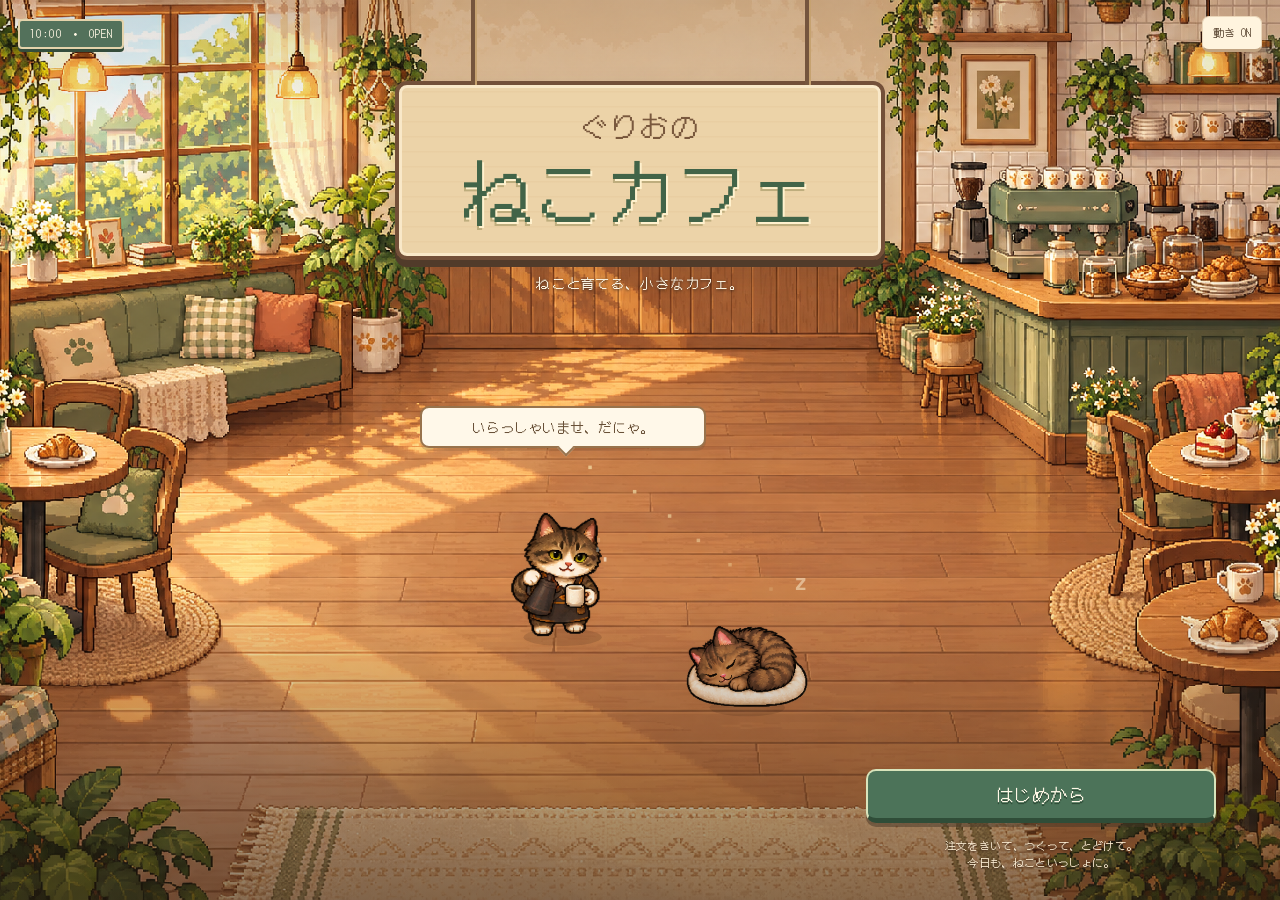
==== commit 031ae528: "Replace human helper artwork with matching shop cats" ====
--- a/index.html
+++ b/index.html
@@ -345,11 +345,12 @@
 <script src="./nyax-art.js?v=20261012-white-paws"></script>
 <script src="./guest-art.js?v=20261012-walk"></script>
 <script src="./counter-art.js?v=20261012-seated"></script>
-<script src="./staff-art.js?v=20261012-cafe-worker"></script>
-<script src="./cat-motions.js?v=20261012-single-pass"></script><script src="./stray-art.js?v=20261012-single-pass"></script><script src="./rear-walk.js?v=20261012-single-pass"></script>
+<script src="./adopt-art.js?v=20261012-shop-cats"></script>
+<script src="./staff-art.js?v=20261012-cat-helper"></script>
+<script src="./cat-motions.js?v=20261012-single-pass"></script><script src="./stray-art.js?v=20261012-single-pass"></script><script src="./rear-walk.js?v=20261012-shop-cats"></script>
 <script src="./cafe-art.js?v=20261012-counter"></script>
 <script src="./touch-controls.js?v=20261011-tap-guard"></script>
-<script src="./character-art.js?v=20261011-nyaimee"></script>
+<script src="./character-art.js?v=20261012-shop-cats"></script>
 <script src="./title-scene.js?v=20261012-menu-clearance"></script>
 <script>
 'use strict';
@@ -760,7 +761,7 @@
 function randomLook() {
   return { guest: Math.floor(Math.random()*4), hair: pick(LOOKS.hair), skin: pick(LOOKS.skin), shirt: pick(LOOKS.shirt), pants: pick(LOOKS.pants), long: Math.random() < 0.45 };
 }
-const STAFF_SPR = makePersonFine({ hair: '#3a2a20', skin: '#f8dcc0', shirt: '#f4f0e8', pants: '#3a3a44', long: false }, 'a', true);
+const STAFF_SPR = CAT_SPR.shiro.sit0[0];
 
 // ================= ドット絵：メニューと小物 =================
 const ICON_DEFS = {
@@ -2022,9 +2023,7 @@
 function drawStaff() {
   const pose = StaffArt.pose({ busy: staffBusy, washing: !!G.tableware?.wash, cooking: jobs.some(j => j.state === 'cook') });
   const image = StaffArt.frame(pose);
-  // The counter front covers the lower body, leaving the face and working
-  // hands visible instead of placing the worker's shoes on the countertop.
-  if (image) SpriteRaster.draw(ctx, image, 356 - 48, 156 - 108, 96, 108);
+  if (image) SpriteRaster.draw(ctx, image, 356 - 48, 134 - 108, 96, 108);
   else drawAt(STAFF_SPR, 356 - STAFF_SPR.width / 2, 116 - STAFF_SPR.height);
 }
 function drawLamps() {
@@ -2225,8 +2224,8 @@
 // ぐりお と ぽんた は キャラクター設定画の 絵を つかう（chars.webp）
 
 const CHAR_SPR = {}, CHAR_PENDING = mk(81, 64);
-const artworkReady = Promise.all([CatArtwork.load(), GuestArt.load, RearWalk.load, StrayArt.load, CounterArt.load, StaffArt.load]).then(([originals, , , strays]) => {
-  const bodies = { ...originals, ...strays };
+const artworkReady = Promise.all([CatArtwork.load(), GuestArt.load, RearWalk.load, StrayArt.load, CounterArt.load, StaffArt.load, AdoptArt.load]).then(([originals, , , strays, , , adopted]) => {
+  const bodies = { ...originals, ...strays, ...adopted };
   for (const who of Object.keys(bodies)) {
     CHAR_SPR[who] = {};
     for (const [pose, frame] of Object.entries(bodies[who])) CHAR_SPR[who][pose] = [frame, flipH(frame)];
@@ -2876,7 +2875,8 @@
 }
 function drawStaffPreview(canvas) {
   const draw = () => {
-    const g = SpriteRaster.prepare(canvas, 128, 144), image = StaffArt.frame('greet') || STAFF_SPR;
+    const pal = canvas.dataset.adoptPreview;
+    const g = SpriteRaster.prepare(canvas, 128, 144), image = pal ? AdoptArt.frame(pal,'idle') || CAT_SPR[pal].sit0[0] : StaffArt.frame('greet') || STAFF_SPR;
     g.clearRect(0, 0, 128, 144);
     const height = 136, width = height * image.width / image.height;
     SpriteRaster.draw(g, image, (128 - width) / 2, 144 - height, width, height);
@@ -2884,7 +2884,7 @@
   draw(); StaffArt.load.then(() => { if (canvas.isConnected) draw(); });
 }
 function openShop(tab = 'furniture', fromReport = false) {
-  const tabs = [['furniture', '家具'], ['kitchen', 'キッチン'], ['menu', 'メニュー'], ['family', 'ねこ・人'], ['tableware','食器']];
+  const tabs = [['furniture', '家具'], ['kitchen', 'キッチン'], ['menu', 'メニュー'], ['family', 'ねこ'], ['tableware','食器']];
   let rows = '';
   if(tab==='tableware'){
     const w=CafeService.init(G);rows=CafeService.keys.map(k=>row(CafeService.types[k].name+'（全部'+w.total[k]+'個）','清潔 '+w.clean[k]+'個・洗い待ち '+w.dirty[k]+'個','2個追加 ¥'+(CafeService.types[k].price*2).toLocaleString(),G.money<CafeService.types[k].price*2,'buy-w-'+k)).join('');
@@ -2907,12 +2907,12 @@
   } else {
     rows = ADOPT.map(a => {
       const has = G.cats.some(c => c.pal === a.pal), locked = stars() < a.star;
-      return row(`${a.name}をむかえる`, locked ? `ひょうばん ★${a.star} で会える` : a.desc, has ? 'なかま' : `¥${a.price.toLocaleString()}`, has || locked || G.money < a.price, `buy-c-${a.pal}`);
+      return row(`${a.name}をむかえる`, locked ? `ひょうばん ★${a.star} で会える` : a.desc, has ? 'なかま' : `¥${a.price.toLocaleString()}`, has || locked || G.money < a.price, `buy-c-${a.pal}`, `<canvas class="staff-preview" width="128" height="144" data-adopt-preview="${a.pal}" role="img" aria-label="${a.name}の猫アルバイト"></canvas>`);
     }).join('');
     const locked = stars() < STAFF.star;
     rows += '<div class="row"><span class="name">ぽんた（ぐりおの弟）のおてつだい</span><span class="desc">2日目から無料。希望は2・4・6日目…の隔日。できた料理をはこんでくれる。シフトはオーナーが調整できます</span><button type="button" id="mPontaShift">シフトを見る</button></div>';
-    rows += row('アルバイトをやとう', locked ? `ひょうばん ★${STAFF.star} でやとえる` : `注文出しと片づけを手伝ってくれる。日給 ¥${STAFF.wage.toLocaleString()}`,
-      G.staff ? 'やとった' : `¥${STAFF.price.toLocaleString()}`, G.staff || locked || G.money < STAFF.price, 'buy-s-x', '<canvas class="staff-preview" width="128" height="144" data-staff-preview="1" role="img" aria-label="カフェエプロン姿のアルバイト"></canvas>');
+    rows += row('キッチンのねこをやとう', locked ? `ひょうばん ★${STAFF.star} でやとえる` : `調理・会計・片づけを手伝ってくれる。日給 ¥${STAFF.wage.toLocaleString()}`,
+      G.staff ? 'やとった' : `¥${STAFF.price.toLocaleString()}`, G.staff || locked || G.money < STAFF.price, 'buy-s-x', '<canvas class="staff-preview" width="128" height="144" data-staff-preview="1" role="img" aria-label="キッチンの猫アルバイト"></canvas>');
   }
   openModal(`
     <h2>ショップ</h2>
@@ -2924,6 +2924,7 @@
   $('panel').querySelectorAll('[data-tab]').forEach(b => { b.onclick = () => openShop(b.dataset.tab, fromReport); });
   $('panel').querySelectorAll('[data-buy]').forEach(b => { b.onclick = () => { buy(b.dataset.buy); openShop(tab, fromReport); }; });
   $('panel').querySelectorAll('[data-staff-preview]').forEach(drawStaffPreview);
+  $('panel').querySelectorAll('[data-adopt-preview]').forEach(drawStaffPreview);
   if($('mPontaShift'))$('mPontaShift').onclick=()=>openShifts(fromReport);
   $('mClose').onclick = () => { closeModal(); if (fromReport) startDay(); };
 }
@@ -3360,7 +3361,7 @@
   firstAngry: [['sad', 'あっ…… お客さん、おこって かえっちゃった……'], ['normal', 'ふきだしの ゲージが なくなる前に はこぼうね。']],
   fur: [['surprise', 'ゆかに ぼくたちの 毛が おちてる……！'], ['normal', '毛を タップすると おそうじ できるにゃ。']],
   hungry: [['sad', 'おなか すいたにゃ……'], ['normal', '下の「ごはん」ボタンで ごはんを 足してほしいにゃ。']],
-  star2: [['surprise', 'ひょうばんが ★2 に なったにゃ！'], ['happy', 'アルバイトさんや、新しい ねこを むかえられるよ。ショップの「ねこ・人」を 見てみてね。']],
+  star2: [['surprise', 'ひょうばんが ★2 に なったにゃ！'], ['happy', 'アルバイトのねこや、新しい ねこを むかえられるよ。ショップの「ねこ」を 見てみてね。']],
   star3: [['surprise', '★3！ まちで うわさに なってきたにゃ。'], ['happy', 'シロも あそびに 来たいって。ショップを 見てみてね。']],
   star4: [['happy', '★4 だにゃ！ チャチャが なかまに なりたいって。']],
   star5: [['surprise', '★5！！ まちいちばんの ねこカフェ だにゃ！'], ['happy', 'あとは もちきん ¥100,000 を めざそう！']],
